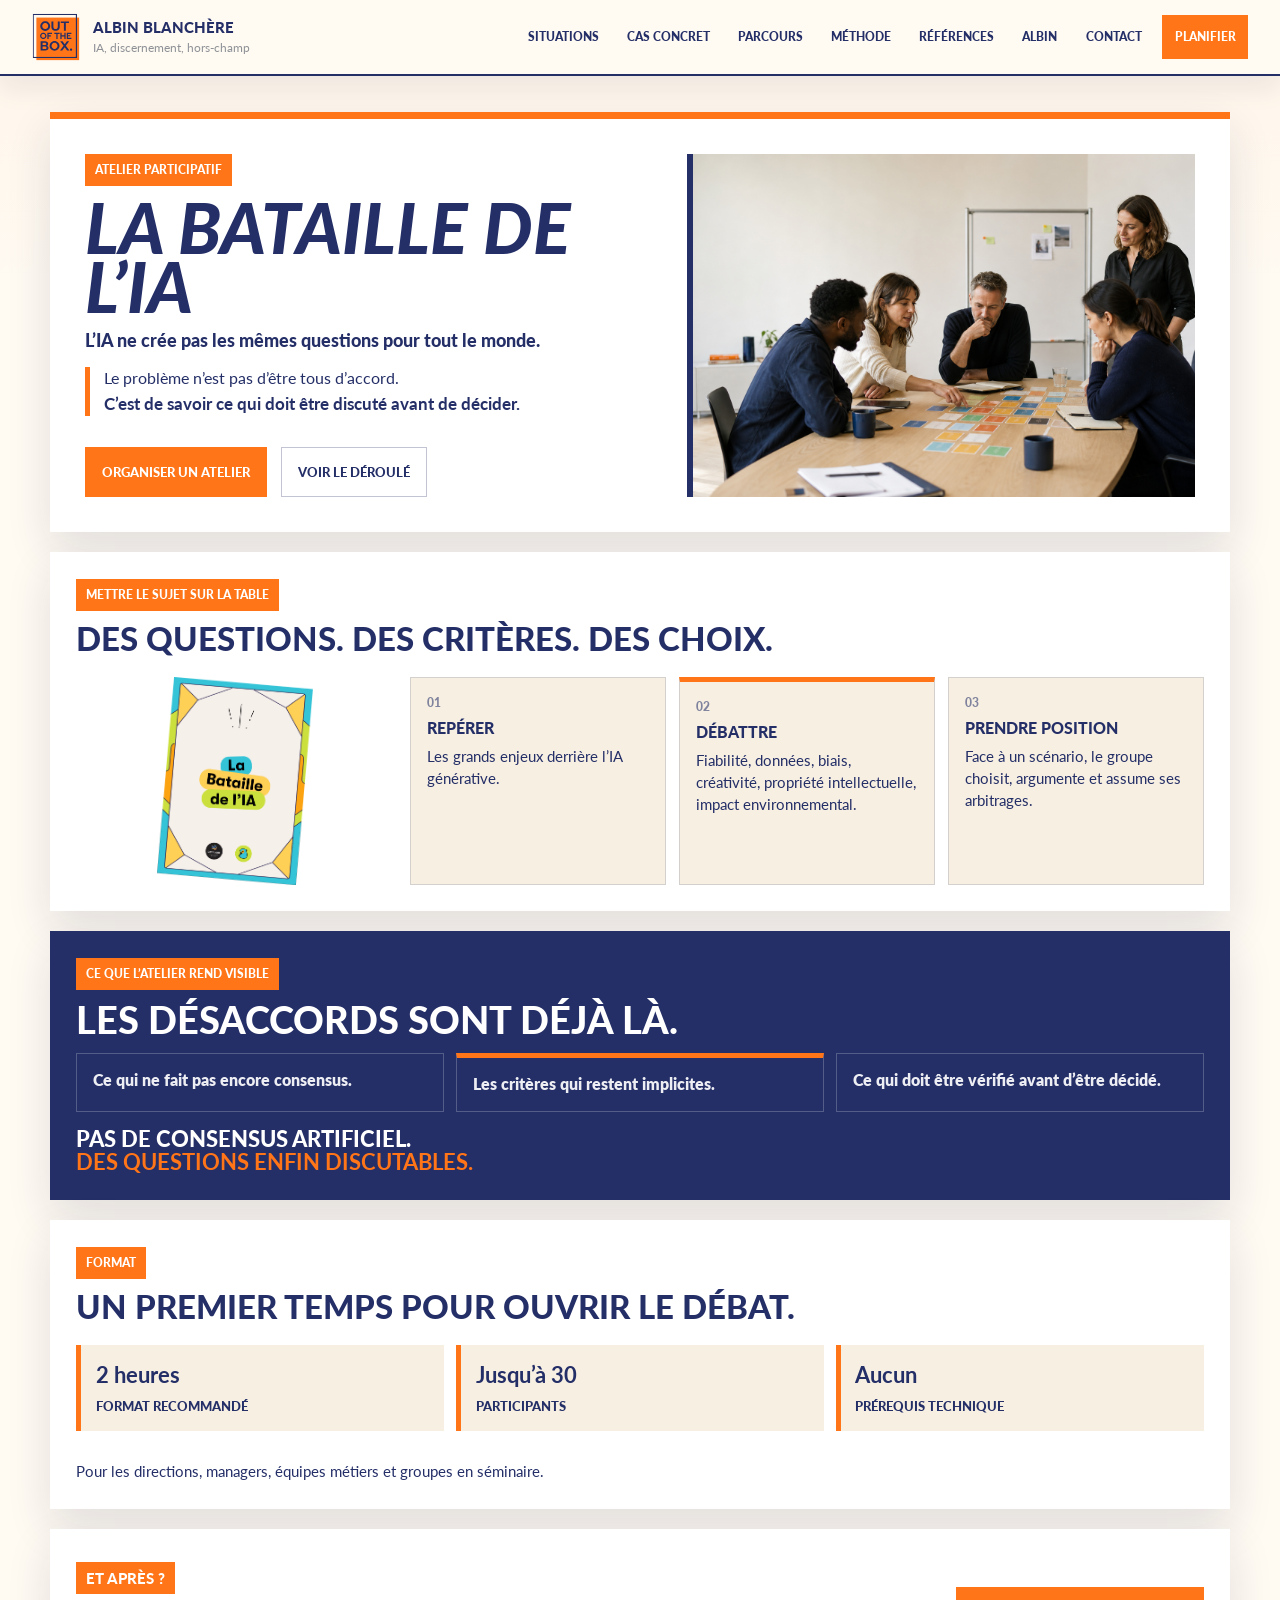
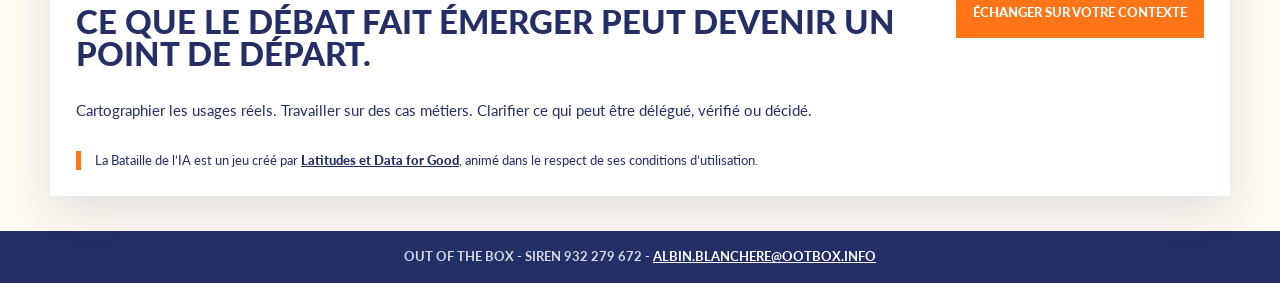
==== bataille-ia/index.html @ af01eed3 "feat: add La Bataille de l'IA page" ====
<!doctype html>
<html lang="fr">
  <head>
    <meta charset="utf-8">
    <meta name="viewport" content="width=device-width, initial-scale=1">
    <title>La Bataille de l’IA | Out of the Box</title>
    <meta name="description" content="Un atelier collaboratif pour mettre les enjeux de l’IA sur la table et rendre les désaccords utiles.">
    <meta name="theme-color" content="#ff7518">
    <link rel="preconnect" href="https://fonts.googleapis.com">
    <link rel="preconnect" href="https://fonts.gstatic.com" crossorigin>
    <link rel="stylesheet" href="https://fonts.googleapis.com/css2?family=Lato:ital,wght@0,300;0,400;0,700;0,900;1,400;1,700;1,900&display=swap">
    <link rel="stylesheet" href="../styles.v2.css">
  </head>
  <body class="battle-page" data-contact-email="albin.blanchere@ootbox.info">
    <a class="skip-link" href="#contenu">Aller au contenu</a>
    <header class="site-header" data-header>
      <a class="brand" href="../" aria-label="Retour à l'accueil"><img src="../assets/Logo Out of the BoXV2.svg" alt="Out of the Box"><span class="brand-copy"><strong>Albin Blanchère</strong><em>IA, discernement, hors-champ</em></span></a>
      <button class="nav-toggle" type="button" aria-expanded="false" aria-controls="site-nav"><span class="nav-toggle-icon" aria-hidden="true"><span></span><span></span><span></span></span><span class="nav-toggle-label">Menu</span></button>
      <nav id="site-nav" class="site-nav" aria-label="Navigation principale"><a href="../#situations">Situations</a><a href="../#probleme">Cas concret</a><a href="../#offres">Parcours</a><a href="../#methode">Méthode</a><a href="../#preuves">Références</a><a href="../#apropos">Albin</a><a href="../#contact">Contact</a><a class="nav-cta" href="../#contact">Planifier</a></nav>
    </header>
    <main id="contenu" class="battle-main">
      <section class="battle-hero"><div class="sheet-shell battle-hero-panel reveal">
        <div class="battle-hero-copy"><p class="section-label">ATELIER PARTICIPATIF</p><h1>LA BATAILLE DE L’IA</h1><p class="battle-lead">L’IA ne crée pas les mêmes questions pour tout le monde.</p><p class="battle-hook">Le problème n’est pas d’être tous d’accord.<strong>C’est de savoir ce qui doit être discuté avant de décider.</strong></p><div class="hero-actions"><a class="button primary" href="../#contact">Organiser un atelier</a><a class="button secondary" href="#atelier">Voir le déroulé</a></div></div>
        <figure class="battle-hero-media"><img src="../assets/bataille-ia-atelier.png" alt="Participants en atelier qui discutent autour de cartes sur les enjeux de l’IA"></figure>
      </div></section>
      <section id="atelier" class="sheet-shell battle-section reveal"><div class="battle-heading"><p class="section-label">METTRE LE SUJET SUR LA TABLE</p><h2>DES QUESTIONS. DES CRITÈRES. DES CHOIX.</h2></div><div class="battle-workshop-layout"><figure class="battle-game-cover"><img src="../assets/bataille-ia-cover.png" alt="Couverture du jeu La Bataille de l’IA"></figure><div class="battle-grid"><article><span>01</span><h3>REPÉRER</h3><p>Les grands enjeux derrière l’IA générative.</p></article><article><span>02</span><h3>DÉBATTRE</h3><p>Fiabilité, données, biais, créativité, propriété intellectuelle, impact environnemental.</p></article><article><span>03</span><h3>PRENDRE POSITION</h3><p>Face à un scénario, le groupe choisit, argumente et assume ses arbitrages.</p></article></div></div></section>
      <section class="battle-dark reveal"><div class="sheet-shell battle-dark-panel"><div class="battle-heading"><p class="section-label section-label-on-blue">CE QUE L’ATELIER REND VISIBLE</p><h2>LES DÉSACCORDS SONT DÉJÀ LÀ.</h2></div><div class="battle-dark-list"><p>Ce qui ne fait pas encore consensus.</p><p>Les critères qui restent implicites.</p><p>Ce qui doit être vérifié avant d’être décidé.</p></div><p class="battle-statement">PAS DE CONSENSUS ARTIFICIEL.<strong>DES QUESTIONS ENFIN DISCUTABLES.</strong></p></div></section>
      <section class="sheet-shell battle-section battle-format reveal"><div class="battle-heading"><p class="section-label">FORMAT</p><h2>UN PREMIER TEMPS POUR OUVRIR LE DÉBAT.</h2></div><div class="battle-format-grid"><p><strong>2 heures</strong><span>Format recommandé</span></p><p><strong>Jusqu’à 30</strong><span>Participants</span></p><p><strong>Aucun</strong><span>Prérequis technique</span></p></div><p class="battle-note">Pour les directions, managers, équipes métiers et groupes en séminaire.</p></section>
      <section class="sheet-shell battle-final reveal"><div><p class="section-label">ET APRÈS ?</p><h2>CE QUE LE DÉBAT FAIT ÉMERGER PEUT DEVENIR UN POINT DE DÉPART.</h2></div><a class="button primary" href="../#contact">Échanger sur votre contexte</a><p class="battle-followup">Cartographier les usages réels. Travailler sur des cas métiers. Clarifier ce qui peut être délégué, vérifié ou décidé.</p><p class="battle-credit">La Bataille de l’IA est un jeu créé par <a href="https://www.batailledelia.org/" target="_blank" rel="noreferrer">Latitudes et Data for Good</a>, animé dans le respect de ses conditions d’utilisation.</p></section>
    </main>
    <footer class="site-footer"><p class="mention-legale">Out of the Box - SIREN 932 279 672 - <a href="mailto:albin.blanchere@ootbox.info">albin.blanchere@ootbox.info</a></p></footer>
    <script src="../script.js?v=20260701"></script>
  </body>
</html>
---- styles.v2.css ----
﻿:root {
  --orange: #ff7518;
  --blue: #242e67;
  --blue-deep: #171f4c;
  --blue-panel: #2f5677;
  --gray: #8e9297;
  --light-gray: #e9edf0;
  --paper: #fffaf2;
  --paper-strong: #f6efe2;
  --ink: #242e67;
  --ink-deep: #171f4c;
  --line: rgba(36, 46, 103, 0.16);
  --line-strong: rgba(36, 46, 103, 0.28);
  --white: #ffffff;
  --shadow: 0 18px 42px rgba(23, 31, 76, 0.12);
  --max: 1180px;
  --header: 76px;
  --radius: 8px;
  --ease: cubic-bezier(0.22, 1, 0.36, 1);
}

* {
  box-sizing: border-box;
}

html {
  scroll-behavior: smooth;
  scroll-padding-top: calc(var(--header) + 20px);
}

body {
  margin: 0;
  background:
    linear-gradient(180deg, rgba(255, 117, 24, 0.04), transparent 18rem),
    var(--paper);
  color: var(--ink);
  font-family: "Lato", "Segoe UI", "Helvetica Neue", Arial, sans-serif;
  line-height: 1.52;
  overflow-x: hidden;
}

body.nav-open {
  overflow: hidden;
}

img {
  display: block;
  max-width: 100%;
}

a {
  color: inherit;
}

h1,
h2,
h3 {
  margin: 0;
  color: inherit;
  font-family: "Lato", "Segoe UI", "Helvetica Neue", Arial, sans-serif;
  font-weight: 900;
  letter-spacing: 0;
  line-height: 0.98;
  text-transform: uppercase;
}

p {
  margin: 0;
}

.skip-link {
  position: absolute;
  top: -4rem;
  left: 1rem;
  z-index: 60;
  padding: 0.75rem 1rem;
  background: var(--orange);
  color: #ffffff !important;
  font-weight: 700;
  text-decoration: none;
}

.skip-link:focus {
  top: 1rem;
}

.site-header {
  position: sticky;
  top: 0;
  z-index: 40;
  display: flex;
  align-items: center;
  justify-content: space-between;
  gap: 1rem;
  min-height: var(--header);
  padding: 0.8rem clamp(1rem, 3vw, 2rem);
  background: rgba(255, 250, 242, 0.96);
  border-bottom: 2px solid var(--blue);
  box-shadow: 0 12px 28px rgba(23, 31, 76, 0.08);
  backdrop-filter: blur(14px);
}

.brand {
  display: inline-flex;
  align-items: center;
  gap: 0.8rem;
  min-width: 0;
  text-decoration: none;
}

.brand img {
  width: 48px;
  height: 48px;
  flex: none;
  object-fit: contain;
}

.brand-copy {
  display: grid;
  gap: 0.05rem;
}

.brand-copy strong {
  color: var(--blue);
  font-size: 0.92rem;
  font-weight: 900;
  text-transform: uppercase;
}

.brand-copy em {
  color: var(--gray);
  font-size: 0.76rem;
  font-style: normal;
}

.site-nav {
  display: flex;
  align-items: center;
  gap: 0.2rem;
}

.site-nav a,
.nav-toggle,
.button,
.card-link {
  min-height: 44px;
}

.site-nav a {
  display: inline-flex;
  align-items: center;
  justify-content: center;
  padding: 0.62rem 0.78rem;
  color: var(--blue);
  font-size: 0.78rem;
  font-weight: 900;
  text-decoration: none;
  text-transform: uppercase;
  transition: background-color 180ms var(--ease), color 180ms var(--ease);
}

.site-nav a:hover,
.site-nav a:focus-visible,
.site-nav a.is-active {
  background: var(--orange);
  color: #ffffff !important;
  outline: none;
}

.site-nav .nav-cta {
  margin-left: 0.3rem;
  background: var(--orange);
  color: #ffffff !important;
}

.nav-toggle {
  display: none;
  align-items: center;
  justify-content: center;
  gap: 0.6rem;
  border: 0;
  padding: 0.72rem 0.9rem;
  background: var(--orange);
  color: #ffffff !important;
  line-height: 1;
  font-weight: 900;
  font-size: 0.76rem;
  letter-spacing: 0.04em;
  text-transform: uppercase;
  transition: transform 180ms var(--ease), box-shadow 180ms var(--ease), background-color 180ms var(--ease);
}

.nav-toggle:hover,
.nav-toggle:focus-visible {
  box-shadow: 0 10px 22px rgba(23, 31, 76, 0.12);
  outline: none;
}

.nav-toggle-icon {
  display: inline-grid;
  gap: 4px;
  width: 18px;
  flex: none;
}

.nav-toggle-icon span {
  display: block;
  width: 18px;
  height: 2px;
  border-radius: 999px;
  background: var(--white);
  transform-origin: center;
  transition: transform 180ms var(--ease), opacity 180ms var(--ease);
}

.nav-toggle-label {
  display: block;
  line-height: 1;
}

.nav-toggle[aria-expanded="true"] .nav-toggle-icon span:nth-child(1) {
  transform: translateY(6px) rotate(45deg);
}

.nav-toggle[aria-expanded="true"] .nav-toggle-icon span:nth-child(2) {
  opacity: 0;
}

.nav-toggle[aria-expanded="true"] .nav-toggle-icon span:nth-child(3) {
  transform: translateY(-6px) rotate(-45deg);
}

.sheet-shell {
  width: min(100% - 2rem, var(--max));
  margin: 0 auto;
}

.hero-sheet,
.paper-section {
  padding: clamp(1.4rem, 3.2vw, 3rem) 0;
}

.hero-sheet {
  position: relative;
}

.hero-rail {
  position: absolute;
  left: 0;
  top: 2.2rem;
  bottom: 2.2rem;
  display: grid;
  place-items: center;
  width: 42px;
  background: var(--orange);
  color: #ffffff !important;
  font-size: 0.74rem;
  font-weight: 900;
  text-transform: uppercase;
  writing-mode: vertical-rl;
  text-orientation: mixed;
}

.hero-panel,
.paper-section .sheet-shell,
.final-panel {
  position: relative;
  background: var(--white);
  box-shadow: var(--shadow);
}

.hero-panel {
  display: grid;
  gap: clamp(0.65rem, 1.2vw, 1.1rem);
  padding: clamp(1.1rem, 2vw, 1.6rem) clamp(1.2rem, 3vw, 2rem) clamp(1.4rem, 2.5vw, 2rem);
  border-left: 1px solid var(--line);
}

.badge,
.section-label,
.offer-tag {
  display: inline-flex;
  align-items: center;
  min-height: 32px;
  width: fit-content;
  padding: 0.32rem 0.62rem;
  font-size: 0.75rem;
  font-weight: 900;
  text-transform: uppercase;
}

.badge-orange,
.section-label,
.offer-tag,
.section-label-on-blue {
  background: var(--orange);
  color: #ffffff !important;
}

.badge-gray {
  background: var(--gray);
  color: #ffffff !important;
}

.hero-head {
  display: grid;
  grid-template-columns: clamp(170px, 13vw, 220px) minmax(0, 1fr);
  gap: clamp(1.8rem, 3.5vw, 3.2rem);
  align-items: center;
}

.hero-head-copy {
  min-width: 0;
  max-width: 920px;
}

.hero-brandmark {
  position: relative;
  display: flex;
  align-items: center;
  justify-content: flex-start;
  padding-block: 0.65rem 1rem;
}

.hero-brandmark::after {
  content: "";
  position: absolute;
  left: 50%;
  bottom: 0.2rem;
  width: clamp(116px, 9vw, 152px);
  height: 16px;
  border-radius: 999px;
  background: radial-gradient(circle, rgba(23, 31, 76, 0.18) 0%, rgba(23, 31, 76, 0.08) 48%, rgba(23, 31, 76, 0) 76%);
  transform: translateX(-50%);
  filter: blur(8px);
  animation: robotShadow 4.4s ease-in-out infinite;
  pointer-events: none;
}

.hero-robot {
  position: relative;
  display: block;
  width: clamp(170px, 13vw, 220px);
  max-width: 100%;
  transform-origin: center center;
  animation: robotFloat 4.4s ease-in-out infinite;
  will-change: transform;
}

.hero-robot img {
  display: block;
  width: clamp(170px, 13vw, 220px);
  max-width: 100%;
  height: auto;
  background: transparent;
}

.hero-robot-closed {
  position: absolute;
  inset: 0;
  opacity: 0;
  animation: robotBlink 9.6s ease-in-out infinite;
}

.hero-title {
  width: 100%;
  max-width: 920px;
  color: var(--blue);
  font-size: clamp(3.2rem, 4.25vw, 5rem);
  font-style: italic;
  line-height: 0.9;
  letter-spacing: -0.035em;
  overflow-wrap: normal;
  word-break: normal;
}

.hero-title-line {
  display: block;
  max-width: 100%;
  white-space: normal;
  overflow-wrap: normal;
}

.hero-title-line-decision {
  max-width: 100%;
}

.hero-subtitle {
  max-width: 980px;
  margin-top: clamp(0.55rem, 1vw, 0.85rem);
  color: var(--blue);
  font-size: clamp(1.06rem, 1.2vw, 1.28rem);
  line-height: 1.3;
  font-weight: 900;
}

.hero-target,
.hero-bio {
  max-width: 980px;
  color: rgba(36, 46, 103, 0.78);
}

.hero-target {
  margin-top: 0.65rem;
  font-size: 0.98rem;
  line-height: 1.45;
  font-weight: 700;
}

.hero-bio {
  margin-top: 0.8rem;
  font-size: 0.96rem;
  line-height: 1.58;
}

@media (min-width: 1100px) {
  .hero-title-line {
    white-space: nowrap;
  }
}

.nowrap-desktop {
  white-space: nowrap;
}

.hero-band {
  margin-top: 1.4rem;
  padding: 0.82rem 1rem;
  background: var(--blue);
  color: #ffffff !important;
  font-size: clamp(0.96rem, 1.4vw, 1.12rem);
  font-weight: 700;
  text-transform: uppercase;
}

.hero-intro-row {
  display: grid;
  gap: 0.85rem;
  width: 100%;
  max-width: 900px;
}

.hero-chatbot-row {
  width: 100%;
  display: flex;
  justify-content: center;
  margin-top: clamp(0.5rem, 1vw, 0.9rem);
  margin-bottom: clamp(0.9rem, 1.6vw, 1.35rem);
}

.chatbot-demo-minimal {
  width: min(100%, 980px);
  max-width: 980px;
  margin: 0 auto;
}

.hero-head {
  display: grid;
  grid-template-columns: clamp(170px, 13vw, 220px) minmax(0, 1fr);
  gap: clamp(1.8rem, 3.5vw, 3.2rem);
  align-items: center;
}

.chatbot-demo {
  position: relative;
  inset: auto;
  display: block;
  min-width: 0;
  width: min(100%, 980px);
  max-width: 980px;
  margin: 0;
  padding: 0;
  background: transparent;
  border: 0;
  box-shadow: none;
  overflow: visible;
  transform: none;
  z-index: auto;
}

.chatbot-input-shell {
  position: relative;
  display: grid;
  grid-template-columns: auto minmax(0, 1fr) auto;
  align-items: center;
  gap: 1rem;
  min-height: 78px;
  height: 78px;
  padding: 0.62rem 0.95rem;
  border: 1px solid rgba(36, 46, 103, 0.14);
  border-radius: 999px;
  background: #ffffff;
  box-shadow: 0 12px 28px rgba(23, 31, 76, 0.08);
  transition:
    border-color 180ms var(--ease),
    box-shadow 180ms var(--ease),
    transform 180ms var(--ease);
}

.chatbot-input-shell.is-sending,
.chatbot-demo.is-sending .chatbot-input-shell {
  border-color: rgba(191, 30, 46, 0.9);
  box-shadow:
    0 12px 28px rgba(23, 31, 76, 0.1),
    0 0 0 4px rgba(191, 30, 46, 0.1);
}

.chatbot-input-marker {
  flex: 0 0 auto;
  width: 0.75rem;
  height: 0.75rem;
  border-radius: 999px;
  background: var(--orange);
  box-shadow: 0 0 0 5px rgba(255, 117, 24, 0.12);
}

.chatbot-input-text {
  position: relative;
  display: flex;
  align-items: center;
  min-width: 0;
  min-height: 0;
  max-height: none;
  color: var(--blue);
  font-size: clamp(1rem, 1.1vw, 1.2rem);
  font-weight: 700;
  line-height: 1.2;
  overflow: visible;
  word-break: normal;
  overflow-wrap: normal;
  hyphens: none;
}

.chatbot-input-text [data-chatbot-typing] {
  display: inline;
  white-space: normal;
  max-width: 100%;
  word-break: normal;
  overflow-wrap: normal;
  hyphens: none;
}

.chatbot-input-text::after {
  content: attr(data-glitch-text);
  position: absolute;
  inset: 0;
  color: rgba(255, 117, 24, 0.42);
  opacity: 0;
  pointer-events: none;
  transform: translateX(0);
  mix-blend-mode: multiply;
}

.typing-cursor {
  display: inline-block;
  width: 2px;
  height: 1em;
  margin-left: 0.08rem;
  vertical-align: -0.12em;
  background: var(--orange);
  animation: cursorBlink 900ms steps(2, start) infinite;
}

.chatbot-send {
  display: inline-grid;
  place-items: center;
  flex: 0 0 auto;
  width: 54px;
  height: 54px;
  min-width: 54px;
  padding: 0;
  border: 1px solid rgba(36, 46, 103, 0.18);
  border-radius: 999px;
  background: var(--blue);
  color: #ffffff !important;
  font-size: 1.02rem;
  line-height: 1;
  text-align: center;
  box-shadow: 0 10px 22px rgba(23, 31, 76, 0.14);
  pointer-events: none;
  transition:
    transform 180ms var(--ease),
    background-color 180ms var(--ease),
    border-color 180ms var(--ease),
    box-shadow 180ms var(--ease);
}

.chatbot-send-icon {
  display: block;
  width: 22px;
  height: 22px;
  overflow: visible;
}

.chatbot-send.is-sending,
.chatbot-demo.is-sending .chatbot-send {
  background: #bf1e2e;
  border-color: #bf1e2e;
  box-shadow: 0 14px 26px rgba(191, 30, 46, 0.2);
  transform: translateX(2px) scale(1.04);
  animation: sendPulse 560ms var(--ease);
}

.chatbot-helper {
  margin-top: 0.35rem;
  margin-bottom: 0;
  font-size: 0.82rem;
  line-height: 1.2;
  color: rgba(36, 46, 103, 0.72);
}

.chatbot-input-shell.is-glitching,
.chatbot-demo.is-glitching .chatbot-input-shell {
  border-color: rgba(191, 30, 46, 0.96);
  box-shadow:
    0 0 0 1px rgba(191, 30, 46, 0.2),
    0 16px 30px rgba(191, 30, 46, 0.18);
  animation: chatbotGlitch 520ms steps(2, end);
}

.chatbot-demo.is-glitching .chatbot-input-shell::after {
  content: "";
  position: absolute;
  left: 0.9rem;
  right: 0.9rem;
  top: 50%;
  height: 1px;
  background: linear-gradient(90deg, transparent, rgba(191, 30, 46, 0.62), transparent);
  opacity: 0;
  transform: translateY(-50%);
  animation: chatbotScanline 460ms ease-out both;
  pointer-events: none;
}

.chatbot-demo.is-glitching .chatbot-input-text::after {
  opacity: 1;
  animation: chatbotGhostText 460ms ease-out both;
}

.chatbot-demo.is-glitching .chatbot-send {
  background: #bf1e2e;
  border-color: #bf1e2e;
  box-shadow: 0 0 0 6px rgba(191, 30, 46, 0.1);
}

.chatbot-demo.is-empty .chatbot-send {
  box-shadow: none;
  opacity: 0.92;
}

.chatbot-demo.is-static .typing-cursor {
  display: none;
}

.hero-lead {
  max-width: 900px;
  color: var(--blue);
  font-size: clamp(1.02rem, 1.2vw, 1.18rem);
  line-height: 1.4;
}

.hero-actions {
  display: flex;
  flex-wrap: wrap;
  gap: 0.85rem;
  margin-top: 1.15rem;
}

.button,
.card-link {
  display: inline-flex;
  align-items: center;
  justify-content: center;
  padding: 0.88rem 1rem;
  border-radius: 0;
  border: 1px solid transparent;
  font-size: 0.84rem;
  font-weight: 900;
  text-decoration: none;
  text-transform: uppercase;
  transition:
    transform 180ms var(--ease),
    background-color 180ms var(--ease),
    color 180ms var(--ease),
    box-shadow 180ms var(--ease),
    border-color 180ms var(--ease);
}

.button.primary,
.card-link {
  background: var(--orange);
  color: #ffffff !important;
}

.button.secondary {
  background: var(--white);
  color: var(--blue);
  border-color: var(--line-strong);
}

.button:hover,
.button:focus-visible,
.card-link:hover,
.card-link:focus-visible {
  transform: translateY(-2px);
  box-shadow: 0 10px 22px rgba(23, 31, 76, 0.12);
  outline: none;
}

.hero-evidence-grid {
  display: grid;
  grid-template-columns: repeat(3, minmax(0, 1fr));
  gap: 0.8rem;
  margin-top: 1.35rem;
}

.evidence-card {
  padding: 0.95rem;
  background: var(--blue-panel);
  border-radius: var(--radius);
}

.evidence-card span {
  display: block;
  margin-bottom: 0.55rem;
  color: rgba(255, 255, 255, 0.72);
  font-size: 0.72rem;
  font-weight: 700;
  text-transform: uppercase;
}

.evidence-card strong {
  display: block;
  color: #ffffff !important;
  font-size: 1.06rem;
  font-weight: 900;
  text-transform: uppercase;
}

@keyframes cursorBlink {
  0%,
  45% {
    opacity: 1;
  }

  46%,
  100% {
    opacity: 0;
  }
}

@keyframes robotFloat {
  0%,
  100% {
    transform: translate3d(0, 2px, 0) rotate(-0.6deg);
  }

  50% {
    transform: translate3d(0, -7px, 0) rotate(0.7deg);
  }
}

@keyframes robotShadow {
  0%,
  100% {
    opacity: 0.18;
    transform: translateX(-50%) scaleX(0.94);
  }

  50% {
    opacity: 0.11;
    transform: translateX(-50%) scaleX(0.82);
  }
}

@keyframes robotBlink {
  0%,
  46%,
  48%,
  89%,
  91%,
  100% {
    opacity: 0;
  }

  46.8%,
  47.4%,
  89.8%,
  90.35% {
    opacity: 1;
  }
}

@keyframes sendPulse {
  0% {
    transform: translateX(0) scale(1);
  }

  50% {
    transform: translateX(2px) scale(1.08);
  }

  100% {
    transform: translateX(2px) scale(1.04);
  }
}

@keyframes chatbotGlitch {
  0% {
    transform: translateX(0);
  }

  12% {
    transform: translateX(-2px);
  }

  24% {
    transform: translateX(3px);
  }

  36% {
    transform: translateX(-1px);
  }

  52% {
    transform: translateX(2px);
  }

  70% {
    transform: translateX(0);
  }

  100% {
    transform: translateX(0);
  }
}

@keyframes chatbotGhostText {
  0% {
    opacity: 0;
    transform: translateX(0);
  }

  18% {
    opacity: 0.42;
    transform: translateX(4px);
  }

  38% {
    opacity: 0.18;
    transform: translateX(-3px);
  }

  100% {
    opacity: 0;
    transform: translateX(0);
  }
}

@keyframes chatbotScanline {
  0% {
    opacity: 0;
    transform: translateY(-7px);
  }

  20% {
    opacity: 0.82;
  }

  60% {
    opacity: 0.2;
    transform: translateY(5px);
  }

  100% {
    opacity: 0;
    transform: translateY(9px);
  }
}

.paper-section .sheet-shell,
.final-panel {
  padding: clamp(1rem, 2vw, 1.45rem);
}

.paper-section-contrast .sheet-shell {
  background: var(--blue);
  color: #ffffff !important;
}

.section-heading {
  display: grid;
  gap: 0.9rem;
  margin-bottom: 1.15rem;
}

.section-heading h2,
.approach-copy h2,
.method-copy h2,
.about-copy h2,
.final-panel h2 {
  max-width: none;
  font-size: clamp(1.6rem, 2.95vw, 2.45rem);
}

#probleme .section-heading h2 {
  max-width: none;
  text-wrap: normal;
}

#offres .section-heading h2 {
  max-width: 26ch;
}

#apropos .about-copy h2 {
  max-width: 34ch;
}

#apropos .about-copy h2 span {
  display: block;
  white-space: nowrap;
}

@media (min-width: 1100px) {
  #probleme .section-heading h2 {
    max-width: none;
    font-size: clamp(2.35rem, 3.05vw, 3.55rem);
  }

  #offres .section-heading h2 {
    max-width: 30ch;
  }

  #apropos .about-copy h2 {
    max-width: 24ch;
    font-size: clamp(1.5rem, 2.5vw, 2.35rem);
  }

  #probleme .section-heading h2.section-title-split {
    max-width: 26ch;
  }

  #offres .section-heading h2.section-title-split {
    max-width: 20ch;
  }

  #apropos .about-copy h2.section-title-split {
    max-width: 22ch;
    white-space: normal;
    font-size: clamp(1.5rem, 2.5vw, 2.35rem);
  }
}

.section-title-one-line {
  max-width: none !important;
  white-space: nowrap;
  font-size: clamp(1.42rem, 2.38vw, 2.05rem) !important;
}

.section-title-split {
  max-width: none !important;
  font-size: clamp(1.42rem, 2.38vw, 2.05rem) !important;
  white-space: normal !important;
}

.section-title-split span {
  display: block;
  white-space: normal;
}

.paper-section .sheet-shell h2,
.paper-section .sheet-shell h3,
.paper-section .sheet-shell p,
.paper-section .sheet-shell dt,
.paper-section .sheet-shell dd,
.paper-section .sheet-shell li {
  color: inherit;
}

.paper-section .sheet-shell p,
.approach-copy p,
.method-copy p,
.about-copy p,
.final-panel p {
  color: inherit;
  font-size: clamp(0.98rem, 1.24vw, 1.08rem);
}

.section-intro {
  max-width: 42rem;
  color: var(--blue);
}

.section-intro-one-line {
  max-width: none;
  font-size: clamp(0.92rem, 1.02vw, 0.98rem) !important;
}

.on-dark {
  color: rgba(255, 255, 255, 0.86) !important;
}

#methode .section-intro {
  max-width: none;
  width: 100%;
  text-wrap: pretty;
}

.paper-section .sheet-shell {
  color: var(--blue);
}

.paper-section-contrast .sheet-shell {
  color: #ffffff !important;
}

.problem-grid,
.benefit-grid,
.offers-grid,
.target-grid {
  display: grid;
  gap: 1rem;
}

.problem-grid {
  grid-template-columns: repeat(3, minmax(0, 1fr));
}

.problem-grid-compact .issue-card {
  background: var(--paper-strong);
  border-top: 5px solid var(--blue);
  box-shadow: var(--shadow);
}

.problem-grid-compact .issue-card h3,
.problem-grid-compact .issue-card p {
  color: var(--blue) !important;
}

/* ============================
   CAS CONCRET
   ============================ */

.scene-chapter-label {
  display: block;
  margin-bottom: 0.6rem;
  font-size: 0.72rem;
  font-weight: 900;
  text-transform: uppercase;
  letter-spacing: 0.06em;
  color: var(--orange);
}

.scene-quote {
  margin-top: 0.75rem;
}

.scene-quote + .scene-quote {
  padding-top: 0.6rem;
  border-top: 1px solid var(--border-light);
}

.scene-speaker {
  display: block;
  font-size: 0.78rem;
  font-weight: 700;
  color: var(--text-light);
  margin-bottom: 0.15rem;
}

.scene-speech {
  margin: 0;
  font-size: 0.95rem;
  line-height: 1.5;
  font-weight: 600;
  color: var(--blue);
}

.scene-ux {
  margin: 0;
  display: flex;
  flex-direction: column;
  gap: 0.6rem;
}

.scene-ux-window {
  padding: 0.9rem 1rem;
  background: var(--white);
  border: 1px solid var(--border-light);
  border-radius: 6px;
  box-shadow: 0 4px 12px rgba(0, 0, 0, 0.06);
}

.scene-ux-heading {
  margin: 0;
  font-weight: 700;
  color: var(--blue);
  font-size: 0.95rem;
}

.scene-ux-detail {
  margin: 0.3rem 0 0;
  font-size: 0.88rem;
  color: var(--text-body);
}

.scene-image {
  display: block;
  width: 100%;
  height: auto;
  max-width: 400px;
  margin: 0.5rem auto 0;
  filter: drop-shadow(0 12px 24px rgba(23, 31, 76, 0.12));
}

.scene-outro {
  margin-top: 1.5rem;
  max-width: 42rem;
}

.scene-outro p {
  margin-top: 0.4rem;
  line-height: 1.55;
}

.scene-highlight {
  margin-top: 0.75rem !important;
  padding: 0.75rem 1rem;
  background: var(--blue);
  color: var(--white) !important;
  font-weight: 700;
}

.scene-disclaimer {
  margin-top: 1rem;
  font-size: 0.8rem;
  font-style: italic;
  color: var(--text-light);
}

/* ============================
   CAS CONCRET
   ============================ */
.case-card {
  display: flex;
  flex-direction: column;
  background: var(--white);
  border: 1px solid var(--line);
  border-radius: 8px;
  box-shadow: 0 4px 14px rgba(23, 31, 76, 0.06);
  overflow: hidden;
}

.case-top {
  display: grid;
  grid-template-columns: minmax(0, 1.55fr) minmax(340px, 1fr);
  gap: 0;
}

.case-story {
  display: flex;
  flex-direction: column;
  gap: 18px;
  padding: 0.65rem 0.9rem;
  justify-content: space-between;
}

.case-bottom {
  display: flex;
  flex-direction: column;
  gap: 8px;
  padding: 1rem 0.9rem;
  border-top: 1px solid var(--line);
}

.case-visual {
  aspect-ratio: 1 / 1;
  width: 100%;
  display: flex;
  align-items: center;
  justify-content: center;
  background: #f0f2f5;
  padding: 0;
}

.case-label {
  display: block;
  font-size: 0.65rem;
  font-weight: 800;
  text-transform: uppercase;
  letter-spacing: 0.06em;
  color: var(--orange);
  margin-bottom: 2px;
}

.case-speech {
  padding-bottom: 10px;
  border-bottom: 1px solid var(--line);
}

.case-speech:last-of-type {
  border-bottom: none;
}

.case-who {
  display: block;
  font-size: 0.68rem;
  font-weight: 700;
  color: var(--gray);
  margin-bottom: 3px;
}

.case-say {
  margin: 0;
  font-size: 0.87rem;
  line-height: 1.45;
  font-weight: 600;
  color: var(--blue);
}

.case-hl {
  background: rgba(255, 117, 24, 0.15);
  color: inherit;
  padding: 1px 4px;
  border-radius: 2px;
}

.case-cr {
  display: flex;
  flex-direction: column;
  gap: 10px;
}

.case-synth {
  padding: 0.7rem 0.85rem;
  background: var(--paper-strong);
  border: 1px solid var(--line);
  border-radius: 5px;
  display: flex;
  flex-direction: column;
  gap: 6px;
}

.case-badge {
  display: inline-block;
  align-self: flex-start;
  padding: 3px 8px;
  font-size: 0.5rem;
  font-weight: 800;
  text-transform: uppercase;
  letter-spacing: 0.04em;
  color: #ffffff !important;
  background: var(--blue);
  border-radius: 3px;
}

.case-syn-title {
  margin: 0;
  font-size: 0.88rem;
  font-weight: 700;
  color: var(--blue);
}

.case-synth ul {
  margin: 2px 0 0;
  padding: 0 0 0 16px;
}

.case-synth li {
  margin-top: 3px;
  font-size: 0.78rem;
  line-height: 1.4;
  color: var(--text-body);
}

.case-after {
  display: block;
}

.case-after p {
  margin: 0;
  font-size: 0.78rem;
  line-height: 1.5;
  color: var(--text-body);
  display: inline;
}

.case-after p + p::before {
  content: " ";
}

.case-strong {
  background: var(--blue);
  padding: 0.75rem 1rem;
  border-radius: 4px;
  margin-top: 0;
  text-align: center;
}

#probleme .case-strong p {
  margin: 0;
  color: #ffffff;
  font-weight: 700;
  font-size: clamp(0.9rem, 1vw, 1.05rem);
  line-height: 1.28;
  text-wrap: normal;
}

@media (min-width: 1100px) {
  #probleme .case-strong p {
    white-space: nowrap;
  }
}

.case-visual img {
  display: block;
  width: 100%;
  height: 100%;
  object-fit: contain;
}

.case-synth {
  display: grid;
  grid-template-columns: auto 1fr;
  gap: 1.25rem;
  align-items: stretch;
}

.case-synth-icon {
  display: flex;
  align-items: center;
  justify-content: center;
  min-height: 0;
  height: 100%;
}

.case-synth-icon img {
  display: block;
  width: auto;
  height: 100%;
  max-height: 100px;
  max-width: 90px;
}

.case-synth-text {
  min-width: 0;
}

@media (max-width: 920px) {
  .case-top {
    grid-template-columns: 1fr;
  }
  .case-visual {
    aspect-ratio: 1 / 1;
    width: 100%;
    max-width: 400px;
    margin: 0 auto;
    order: 4;
  }
  .case-story {
    order: 1;
  }
}

/* ============================
   PARCOURS â€” Grille 2Ã-2
   ============================ */
.products-grid {
  display: grid;
  grid-template-columns: repeat(2, minmax(0, 1fr));
  gap: 28px;
  align-items: stretch;
}

.product-card {
  display: grid;
  grid-template-rows: auto 1fr auto;
  min-width: 0;
  background: var(--white);
  border: 1px solid var(--line);
  border-top: 5px solid var(--orange);
  border-radius: 8px;
  box-shadow: 0 4px 12px rgba(23, 31, 76, 0.04);
  overflow: hidden;
}

/* En-tÃªte pleine largeur */
.product-card__header {
  width: 100%;
  padding: 14px 20px 10px;
  border-bottom: 1px solid var(--line);
}

.product-card__meta {
  display: flex;
  align-items: baseline;
  gap: 6px;
  flex-wrap: wrap;
  margin-bottom: 4px;
}

.product-step {
  font-size: 0.6rem;
  font-weight: 800;
  text-transform: uppercase;
  letter-spacing: 0.05em;
  color: var(--orange);
  background: rgba(255, 117, 24, 0.1);
  padding: 2px 8px;
  border-radius: 3px;
}

.product-name {
  font-size: 0.68rem;
  color: var(--gray);
  font-weight: 600;
}

#offres .product-title {
  margin: 0;
  font-size: clamp(1.5rem, 2vw, 1.8rem);
  color: var(--blue);
  line-height: 1.15;
  font-weight: 800;
}

/* Zone principale deux colonnes */
.product-card__main {
  display: grid;
  grid-template-columns: minmax(190px, 0.38fr) minmax(0, 0.62fr);
  align-items: stretch;
  min-width: 0;
}

/* Colonne visuelle */
.product-card__media {
  display: flex;
  align-items: center;
  justify-content: center;
  min-width: 0;
  padding: 0;
  height: 100%;
  box-sizing: border-box;
  position: relative;
  overflow: hidden;
  border: 1px solid var(--orange);
}

.product-card__media img {
  display: block;
  width: 100%;
  height: 100%;
  object-fit: contain;
  transition: opacity 0.3s ease;
}

.product-card__media--art {
  padding: 0;
  background: var(--blue);
  min-height: 100%;
  max-height: none;
}

.product-card__media--art img {
  object-fit: cover;
  object-position: center;
}

.product-card--conference .product-card__main {
  grid-template-columns: minmax(190px, 0.38fr) minmax(0, 0.62fr);
}

.product-card--conference .product-card__media {
  min-height: 100%;
  max-height: none;
}

.product-card--conference .product-card__media img {
  object-fit: cover;
  object-position: 72% 34%;
}

.product-card__media-overlay {
  position: absolute;
  inset: 0;
  display: flex;
  align-items: center;
  justify-content: center;
  background: rgba(36, 46, 103, 0.82);
  opacity: 0;
  transition: opacity 0.3s ease;
  text-decoration: none;
  cursor: pointer;
}

.product-card__media:hover .product-card__media-overlay {
  opacity: 1;
}

.product-card__media:hover img {
  opacity: 0.7;
}

.product-card__media-overlay span {
  color: #ffffff;
  font-size: 0.78rem;
  font-weight: 700;
  text-decoration: underline;
  text-underline-offset: 3px;
  padding: 8px 16px;
}

.product-card__media--viz {
  display: flex;
  flex-direction: column;
  align-items: center;
  justify-content: center;
  gap: 8px;
  padding: 14px;
  background: var(--blue);
  height: 100%;
  box-sizing: border-box;
}

.product-viz-item {
  font-size: 0.75rem;
  font-weight: 800;
  text-transform: uppercase;
  letter-spacing: 0.03em;
  color: #ffffff !important;
  text-align: center;
  line-height: 1.2;
  white-space: nowrap;
}

.product-viz-arrow {
  font-size: 0.8rem;
  color: var(--orange);
  font-weight: 300;
  line-height: 1;
}

/* Colonne contenu */
.product-card__content {
  display: flex;
  flex-direction: column;
  gap: 8px;
  padding: 16px 20px 14px 18px;
}

.product-desc {
  margin: 0;
  font-size: 0.78rem;
  line-height: 1.4;
  color: var(--text-body);
}

.product-format {
  display: inline-block;
  font-size: 0.65rem;
  color: var(--gray);
  background: var(--paper-strong);
  padding: 3px 9px;
  border-radius: 3px;
  align-self: flex-start;
}

.product-result {
  padding: 12px;
  background: var(--paper-strong);
  border-radius: 4px;
  display: flex;
  flex-direction: column;
  gap: 3px;
}

.product-result__label {
  font-size: 0.6rem;
  font-weight: 800;
  text-transform: uppercase;
  letter-spacing: 0.04em;
  color: var(--blue);
}

#offres .product-card .product-result .product-result__text {
  margin: 0;
  font-size: 0.9rem;
  line-height: 1.35;
  color: var(--text-body);
}

.product-card__action {
  margin-top: auto;
  align-self: flex-start;
  padding: 0.45rem 0.9rem;
  font-size: 0.78rem;
  font-weight: 700;
  background: var(--orange);
  color: #ffffff !important;
  border: none;
  border-radius: 5px;
  white-space: nowrap;
  cursor: pointer;
  text-decoration: none;
}

.product-card__action:hover {
  background: #e06800;
}

/* ============================
   BATAILLE DE L'IA
   ============================ */
.battle-card {
  display: grid;
  grid-template-columns: minmax(200px, 0.26fr) minmax(0, 0.74fr);
  gap: 0;
  margin-top: 28px;
  background: var(--blue);
  border-radius: var(--radius);
  overflow: hidden;
  min-height: 300px;
}

.battle-card__media {
  display: flex;
  align-items: center;
  justify-content: center;
  background: rgba(0, 0, 0, 0.15);
  padding: 18px;
  position: relative;
}

.battle-badge {
  position: absolute;
  top: 10px;
  left: 10px;
  display: inline-block;
  padding: 3px 8px;
  font-size: 0.5rem;
  font-weight: 800;
  text-transform: uppercase;
  letter-spacing: 0.04em;
  color: #ffffff !important;
  background: var(--orange);
  border-radius: 3px;
  z-index: 1;
}

.battle-card__media img {
  display: block;
  width: 100%;
  height: 100%;
  max-width: 200px;
  object-fit: contain;
  transition: transform 0.35s cubic-bezier(0.25, 0.46, 0.45, 0.94), box-shadow 0.35s ease;
}

.battle-card:hover .battle-card__media img {
  transform: scale(1.045);
  box-shadow: 0 8px 24px rgba(0, 0, 0, 0.2);
}

.battle-card__content {
  display: flex;
  flex-direction: column;
  gap: 6px;
  padding: 1rem 1.2rem;
  color: #ffffff;
}

.battle-label {
  display: inline-block;
  font-size: 0.52rem;
  font-weight: 900;
  text-transform: uppercase;
  letter-spacing: 0.06em;
  color: var(--orange);
}

.battle-card__content h3 {
  margin: 0;
  font-size: clamp(1.5rem, 2vw, 1.8rem);
  color: #ffffff !important;
  line-height: 1.15;
}

.battle-card__content .battle-desc {
  margin: 2px 0 0;
  font-size: 0.82rem;
  font-weight: 700;
  line-height: 1.35;
  color: #ffffff;
}

.battle-card__content .battle-text {
  margin: 0;
  font-size: 0.72rem;
  line-height: 1.4;
  color: rgba(255, 255, 255, 0.85);
}

.battle-meta {
  display: flex;
  flex-direction: column;
  gap: 1px;
  margin: 2px 0;
}

.battle-meta__label {
  font-size: 0.6rem;
  font-weight: 700;
  text-transform: uppercase;
  letter-spacing: 0.04em;
  color: var(--orange);
}

.battle-card__content .battle-meta__value {
  font-size: 0.72rem;
  color: rgba(255, 255, 255, 0.85);
  line-height: 1.35;
}

.battle-format {
  font-size: 0.62rem !important;
  color: rgba(255, 255, 255, 0.45) !important;
}

.battle-card__content .button.primary {
  padding: 0.35rem 0.75rem;
  font-size: 0.65rem;
  background: var(--orange);
  color: #ffffff !important;
  border: none;
}

.battle-card__content .button.primary:hover {
  background: #e06800;
}

.battle-cta-row {
  display: flex;
  align-items: flex-start;
  justify-content: space-between;
  gap: 16px;
  margin-top: auto;
}

.battle-cta-row__left {
  display: flex;
  flex-direction: column;
  gap: 4px;
  flex: 1;
  min-width: 0;
}

@media (max-width: 800px) {
  .battle-card {
    grid-template-columns: 1fr;
    max-height: none;
    min-height: 0;
  }
  .battle-card__media {
    padding: 14px;
  }
  .battle-card__media img {
    max-width: 140px;
  }
  .battle-card__content {
    padding: 0.8rem 1rem;
  }
  .battle-cta-row {
    flex-direction: column;
    align-items: stretch;
    gap: 10px;
  }
  .battle-card__content .button.primary {
    text-align: center;
    padding: 0.6rem 0.75rem;
  }
}

@media (max-width: 900px) {
  .product-card__main {
    grid-template-columns: 1fr;
  }
  .product-card__media {
    max-height: 220px;
    padding: 12px;
  }
  .product-card__media--art {
    padding: 0;
  }
  .product-card__media--viz {
    flex-direction: row;
    gap: 6px;
    padding: 12px;
    max-height: none;
  }
  .product-card__media img {
    max-height: 190px;
    width: auto;
  }
  .product-card__media--art img {
    max-height: none;
    width: 100%;
    height: 100%;
  }
  .product-card--conference .product-card__media {
    min-height: auto;
    max-height: none;
    padding: 0;
    aspect-ratio: 16/9;
  }
  .product-card--conference .product-card__media img {
    max-height: none;
    width: 100%;
    height: 100%;
    object-fit: cover;
    object-position: center 34%;
  }
}

@media (max-width: 720px) {
  .products-grid {
    grid-template-columns: 1fr;
    gap: 20px;
  }
  .product-card {
    min-height: 0;
  }
  .product-card__header {
    padding: 12px 16px 8px;
  }
  .product-card__main {
    grid-template-columns: 1fr;
  }
  .product-card__media {
    max-height: 220px;
    padding: 12px;
  }
  .product-card__media--art {
    padding: 0;
  }
  .product-card__media--viz {
    flex-direction: row;
    gap: 6px;
    padding: 12px;
    max-height: none;
  }
  .product-card__media img {
    max-height: 180px;
    width: auto;
  }
  .product-card__media--art img {
    max-height: none;
    width: 100%;
    height: 100%;
  }
  .product-card--conference .product-card__media {
    min-height: auto;
    max-height: none;
    padding: 0;
    aspect-ratio: 16/9;
  }
  .product-card--conference .product-card__media img {
    max-height: none;
    width: 100%;
    height: 100%;
    object-fit: cover;
    object-position: center 34%;
  }
  .product-card__content {
    padding: 12px 16px;
  }
  .product-card__action {
    width: 100%;
    text-align: center;
  }
  #offres .product-title {
    font-size: 1.6rem;
  }

  .cinema-editorial {
    padding: 1.35rem 1.1rem;
  }

  .cinema-editorial__copy h2 {
    max-width: none;
    text-wrap: pretty;
  }

  .cinema-editorial__motif {
    display: none;
  }
}

.issue-index {
  display: inline-grid;
  place-items: center;
  width: 2rem;
  height: 2rem;
  margin-bottom: 0.9rem;
  background: var(--white);
  color: var(--blue);
  font-size: 0.8rem;
  font-weight: 900;
}

.approach-layout,
.method-layout,
.about-layout {
  display: grid;
  grid-template-columns: minmax(0, 1fr) minmax(320px, 0.84fr);
  gap: clamp(1.4rem, 4vw, 3rem);
  align-items: start;
}

.recognition-layout {
  display: grid;
  gap: 1.1rem;
}

.verbatim-grid {
  display: grid;
  grid-template-columns: repeat(2, minmax(0, 1fr));
  gap: 0.75rem;
}

.verbatim-card {
  display: flex;
  align-items: center;
  min-height: 72px;
  padding: 0.85rem 1rem;
  background: rgba(255, 255, 255, 0.08);
  border: 1px solid rgba(255, 255, 255, 0.12);
  color: #ffffff !important;
  font-size: 1rem;
  font-weight: 600;
  font-style: italic;
  line-height: 1.4;
}

.verbatim-outro {
  margin: 1.5rem 0 1rem;
  line-height: 1.6;
  font-size: 1.05rem;
}

.approach-copy,
.method-copy,
.about-copy {
  display: grid;
  gap: 1.1rem;
}

.about-copy {
  align-content: start;
}

.about-copy p {
  max-width: 42rem;
  line-height: 1.58;
}

.method-stack {
  display: grid;
  gap: 0.9rem;
}

.method-stack article {
  padding: 1rem;
  background: rgba(255, 255, 255, 0.12);
  border: 1px solid rgba(255, 255, 255, 0.18);
}

.method-stack span {
  display: block;
  margin-bottom: 0.55rem;
  color: rgba(255, 255, 255, 0.72);
  font-size: 0.72rem;
  font-weight: 700;
  text-transform: uppercase;
}

.about-strong {
  font-weight: 700;
  font-size: 1rem;
  margin-top: 0.3rem;
}

.cinema-editorial {
  display: grid;
  grid-template-columns: minmax(0, 1.14fr) minmax(220px, 0.36fr);
  gap: clamp(1.1rem, 3vw, 2.2rem);
  align-items: center;
  padding: clamp(1.6rem, 3vw, 2.5rem);
  border-top: 5px solid var(--orange);
  background: linear-gradient(180deg, rgba(247, 242, 232, 0.9), rgba(247, 242, 232, 0.6));
}

.cinema-editorial__copy {
  display: grid;
  gap: 0.9rem;
  max-width: none;
  min-width: 0;
}

.cinema-editorial__copy h2 {
  margin: 0;
  max-width: 18ch;
  font-size: clamp(2rem, 3vw, 3.1rem);
  line-height: 1.02;
  text-wrap: normal;
}

.cinema-editorial__copy h2 span {
  display: block;
  white-space: nowrap;
}

.cinema-editorial__copy p {
  margin: 0;
  max-width: 58rem;
  line-height: 1.62;
}

.cinema-editorial__emphasis {
  font-weight: 700;
  color: var(--blue);
}

.cinema-editorial__motif {
  position: relative;
  margin: 0;
  width: min(100%, 360px);
  aspect-ratio: 1 / 1;
  justify-self: end;
  overflow: hidden;
  border-top: 3px solid var(--orange);
  border-left: 1px solid rgba(36, 46, 103, 0.14);
  border-right: 1px solid rgba(36, 46, 103, 0.14);
  border-bottom: 1px solid rgba(36, 46, 103, 0.14);
  background: #ffffff;
}

.cinema-editorial__motif img {
  display: block;
  width: 100%;
  height: 100%;
  object-fit: cover;
  object-position: center;
}

/* Encart MÃ©thode sur fond sombre */
.method-blocks {
  margin-top: 0;
  padding-top: 0;
}

.method-block {
  background: var(--blue);
  color: #ffffff;
  padding: 2rem 2.2rem;
  border-radius: 8px;
  display: grid;
  gap: 0.7rem;
}

.method-block__title {
  font-size: clamp(1.2rem, 1.8vw, 1.6rem);
  font-weight: 900;
  text-transform: uppercase;
  color: #ffffff;
  line-height: 1.15;
  margin: 0;
}

.method-block__title--sub {
  margin-top: -0.3rem;
}

.method-block p {
  max-width: 50rem;
  line-height: 1.55;
  color: rgba(255, 255, 255, 0.88);
}

.method-block .about-strong {
  color: #ffffff;
  font-size: 1.02rem;
  margin-top: 0.2rem;
}

.method-stack strong {
  display: block;
  color: #ffffff !important;
  font-size: clamp(1rem, 1.5vw, 1.22rem);
  font-weight: 900;
  text-transform: none;
  line-height: 1.25;
}

.method-proof {
  max-width: 33rem;
  color: rgba(255, 255, 255, 0.9) !important;
  font-weight: 700;
  padding: 0.9rem 1rem;
  background: var(--orange);
  color: var(--white) !important;
}

.benefit-grid,
.target-grid {
  grid-template-columns: repeat(3, minmax(0, 1fr));
}

.benefit-card,
.target-card,
.offer-card,
.comparison-card {
  min-height: 100%;
}

.benefit-card,
.target-card {
  padding: 1.05rem;
  background: var(--paper-strong);
  border-top: 5px solid var(--blue);
}

.benefit-card h3,
.target-card h3 {
  font-size: clamp(1.08rem, 1.5vw, 1.34rem);
}

.benefit-card p,
.target-card p {
  margin-top: 0.75rem;
  color: var(--blue);
}

.offers-grid {
  grid-template-columns: repeat(2, minmax(0, 1fr));
}

.offers-grid-four {
  grid-template-columns: repeat(4, minmax(0, 1fr));
}

.offres-intro {
  max-width: 56rem;
  margin: 0 0 1.1rem;
  color: rgba(36, 46, 103, 0.84) !important;
}

.parcours-track {
  display: grid;
  grid-template-columns: repeat(4, minmax(0, 1fr));
  gap: 0.8rem;
  margin: 0 0 1rem;
}

.parcours-track span {
  display: block;
  padding: 0.65rem 0.8rem;
  background: var(--blue);
  color: #ffffff !important;
  font-size: 0.78rem;
  font-weight: 900;
  text-transform: uppercase;
  text-align: center;
}

.offers-grid-journey .offer-card {
  gap: 0.85rem;
}

.offre-context,
.offre-result {
  color: inherit !important;
  font-size: 0.94rem !important;
  line-height: 1.45;
}

.offer-card {
  display: flex;
  flex-direction: column;
  gap: 0.75rem;
  padding: 1rem;
  background: var(--paper-strong);
  border-top: 6px solid var(--orange);
}

.offer-card-blue {
  background: var(--blue);
  color: #ffffff !important;
}

.offer-top {
  display: flex;
  align-items: center;
  justify-content: space-between;
  gap: 1rem;
}

.offer-index {
  display: inline-grid;
  place-items: center;
  width: 2.3rem;
  height: 2.3rem;
  background: var(--blue);
  color: #ffffff !important;
  font-weight: 900;
}

.offer-tag-inverse {
  background: var(--white);
  color: var(--blue);
}

.offer-index-inverse {
  background: var(--orange);
}

.offer-card h3 {
  font-size: clamp(1.22rem, 1.9vw, 1.7rem);
}

.offer-card .offer-subtitle {
  color: inherit;
  font-size: 0.95rem;
  font-weight: 700;
}

.offre-livrable {
  padding-top: 0.85rem;
  border-top: 1px solid rgba(36, 46, 103, 0.14);
  color: inherit !important;
  font-size: 0.9rem !important;
  line-height: 1.45;
}

.offer-card-blue .offre-livrable {
  border-color: rgba(255, 255, 255, 0.18);
}

.offer-meta {
  margin-top: auto;
  color: inherit;
  font-size: 0.9rem !important;
  font-weight: 900;
  text-transform: uppercase;
}

.offer-card dl {
  display: grid;
  gap: 0.7rem;
  margin: 0;
}

.offer-card dl div {
  padding-top: 0.7rem;
  border-top: 1px solid currentColor;
  border-color: rgba(36, 46, 103, 0.16);
}

.offer-card-blue dl div {
  border-color: rgba(255, 255, 255, 0.18);
}

.offer-card dt {
  margin-bottom: 0.2rem;
  font-size: 0.73rem;
  font-weight: 900;
  text-transform: uppercase;
}

.offer-card dd {
  margin: 0;
}

.offer-actions {
  display: flex;
  flex-wrap: wrap;
  gap: 0.65rem;
  margin-top: auto;
}

.card-link {
  align-self: flex-start;
  margin-top: 0;
}

.card-link-inverse {
  background: var(--white);
  color: var(--blue);
}

.card-link-download {
  background: transparent;
  color: var(--blue);
  border-color: rgba(36, 46, 103, 0.24);
}

.card-link-download-inverse {
  background: transparent;
  color: #ffffff !important;
  border-color: rgba(255, 255, 255, 0.28);
}

.card-link.is-disabled,
.card-link.is-disabled:hover,
.card-link.is-disabled:focus-visible {
  transform: none;
  box-shadow: none;
  cursor: default;
  pointer-events: none;
  opacity: 0.52;
}

.secondary-offer {
  display: grid;
  grid-template-columns: minmax(0, 1fr) 180px;
  gap: 0.85rem;
  align-items: center;
  margin-top: 1rem;
  padding: 0.95rem 1rem;
  background: var(--paper-strong);
  border-top: 5px solid var(--blue);
}

.secondary-offer h3 {
  margin: 0.7rem 0 0.55rem;
  font-size: clamp(1.25rem, 2vw, 1.7rem);
}

.secondary-offer-copy {
  display: grid;
  gap: 0.7rem;
}

.secondary-offer p {
  max-width: 44rem;
}

.method-journey {
  position: relative;
  margin-top: 1.25rem;
}

.method-flow {
  position: relative;
  display: grid;
  grid-template-columns: repeat(3, minmax(0, 1fr));
  gap: 1rem;
  margin: 0;
  padding: 0;
  list-style: none;
}

.method-flow::before {
  content: "";
  position: absolute;
  left: 0;
  right: 0;
  top: 1.05rem;
  height: 1px;
  background: rgba(255, 117, 24, 0.65);
}

.method-step {
  position: relative;
  display: grid;
  gap: 0.8rem;
  min-width: 0;
  padding: 1.7rem 1rem 1rem;
  background: rgba(255, 255, 255, 0.04);
  border-top: 1px solid rgba(255, 255, 255, 0.16);
}

.method-step::after {
  content: "";
  position: absolute;
  top: 0.74rem;
  right: -0.55rem;
  width: 0.65rem;
  height: 0.65rem;
  border-top: 1px solid rgba(255, 117, 24, 0.72);
  border-right: 1px solid rgba(255, 117, 24, 0.72);
  transform: rotate(45deg);
}

.method-step:last-child::after {
  display: none;
}

.method-step__topline {
  display: flex;
  align-items: center;
  gap: 0.7rem;
  min-width: 0;
}

.method-step__index {
  display: inline-grid;
  place-items: center;
  width: 2rem;
  height: 2rem;
  flex: none;
  background: var(--orange);
  color: var(--blue);
  font-size: 0.76rem;
  font-weight: 900;
}

.method-step__verb {
  margin: 0;
  color: #ffffff;
  font-size: 0.84rem;
  font-weight: 900;
  letter-spacing: 0.08em;
  text-transform: uppercase;
}

.method-step__question {
  margin: 0;
  color: #ffffff;
  font-size: clamp(1.12rem, 1.55vw, 1.35rem);
  font-weight: 900;
  line-height: 1.18;
}

.method-step__detail {
  margin: 0;
  color: rgba(255, 255, 255, 0.8);
  font-size: 0.96rem;
  line-height: 1.45;
  max-width: 28ch;
}

.method-state {
  display: grid;
  grid-template-columns: auto auto;
  align-items: end;
  justify-content: start;
  gap: 0.7rem;
  min-height: 6rem;
  padding-top: 0.2rem;
}

.method-state--see {
  grid-template-columns: auto;
}

.method-state--question,
.method-state--reframe {
  grid-template-columns: auto;
}

.method-doc {
  position: relative;
  display: grid;
  gap: 0.4rem;
  width: 5.4rem;
  padding: 0.9rem 0.7rem 0.7rem;
  background: rgba(246, 241, 231, 0.98);
  border: 1px solid rgba(36, 46, 103, 0.32);
}

.method-doc__tab {
  position: absolute;
  top: 0;
  left: 0;
  width: 2rem;
  height: 0.28rem;
  background: var(--orange);
}

.method-doc__line {
  display: block;
  height: 0.22rem;
  background: rgba(36, 46, 103, 0.28);
}

.method-doc__line--wide {
  width: 100%;
}

.method-doc__line--alert {
  width: 84%;
  background: linear-gradient(90deg, rgba(36, 46, 103, 0.24) 0%, rgba(36, 46, 103, 0.24) 62%, rgba(255, 117, 24, 0.95) 62%, rgba(255, 117, 24, 0.95) 100%);
}

.method-anchor {
  width: 3rem;
  height: 1px;
  background: rgba(255, 117, 24, 0.72);
  transform: translateY(-1.15rem);
}

.method-eye {
  display: block;
  width: clamp(7.25rem, 11.25vw, 9.375rem);
  height: auto;
  transform: translateY(-0.15rem);
  filter: drop-shadow(0 6px 18px rgba(0, 0, 0, 0.12));
}

.method-symbol {
  display: block;
  width: clamp(5.8rem, 9vw, 7.5rem);
  height: auto;
  transform: translateY(-0.15rem);
  filter: drop-shadow(0 6px 18px rgba(0, 0, 0, 0.12));
}

.method-symbol--question {
  width: clamp(3.22rem, 5.04vw, 4.2rem);
}

.method-note {
  position: relative;
  width: 2.35rem;
  height: 2.35rem;
  border: 1px solid rgba(255, 117, 24, 0.72);
  transform: translateY(-0.4rem);
}

.method-note::before,
.method-note::after {
  content: "";
  position: absolute;
  background: var(--orange);
}

.method-note::before {
  left: 0.45rem;
  right: 0.45rem;
  bottom: 0.45rem;
  height: 0.14rem;
}

.method-note::after {
  top: 0.45rem;
  bottom: 0.45rem;
  right: 0.55rem;
  width: 0.14rem;
}

.method-decision {
  display: grid;
  gap: 0.42rem;
  transform: translateY(-0.25rem);
}

.method-pill {
  width: 3.4rem;
  height: 0.8rem;
  background: rgba(255, 117, 24, 0.92);
}

.method-pill--soft {
  width: 2.45rem;
  background: rgba(255, 255, 255, 0.84);
}

.method-outro {
  margin-top: 1.3rem;
  color: rgba(255, 255, 255, 0.88);
  font-size: clamp(1rem, 1.08vw, 1.12rem);
  line-height: 1.45;
  text-align: center;
  max-width: none;
  width: 100%;
  margin-left: auto;
  margin-right: auto;
}

.offers-footnote {
  margin-top: 1.2rem;
  color: var(--text-light);
  font-size: 0.9rem;
  line-height: 1.5;
  text-align: center;
  max-width: 44rem;
  margin-left: auto;
  margin-right: auto;
}

.method-proof-grid {
  margin-top: 1.2rem;
}

.method-proof-copy {
  display: grid;
  gap: 0.95rem;
}

.method-proof-intro {
  max-width: 44rem;
  color: rgba(255, 255, 255, 0.84);
  font-size: 0.98rem;
  line-height: 1.5;
}

.method-card ul,
.deliverable-card ul {
  margin: 0.8rem 0 0;
  padding-left: 1.1rem;
}

.method-card li,
.deliverable-card li {
  margin-top: 0.35rem;
  line-height: 1.45;
}

.deliverables-grid {
  display: grid;
  grid-template-columns: repeat(2, minmax(0, 1fr));
  gap: 1rem;
}

.deliverable-card {
  padding: 1rem;
  background: var(--paper-strong);
  border-top: 5px solid var(--orange);
}

.deliverable-card h3 {
  font-size: clamp(1.12rem, 1.7vw, 1.42rem);
}

.offer-card-battle {
  grid-column: 1 / -1;
  display: grid;
  grid-template-columns: minmax(0, 1fr) minmax(280px, 0.8fr);
  align-items: center;
  gap: 1.3rem;
}

.important-note {
  padding: 0.85rem 0.95rem;
  background: rgba(255, 117, 24, 0.1);
  border-left: 4px solid var(--orange);
  color: var(--blue);
  font-weight: 700;
}

.battle-visual {
  min-height: 0;
  display: grid;
  place-items: center;
  overflow: visible;
  justify-self: center;
  padding: 0.35rem;
}

.battle-image {
  width: min(100%, 132px);
  height: auto;
  filter: drop-shadow(0 12px 20px rgba(179, 157, 116, 0.18));
  transition:
    transform 220ms var(--ease),
    filter 220ms var(--ease);
  transform-origin: center center;
}

.secondary-offer:hover .battle-image,
.secondary-offer:focus-within .battle-image {
  transform: translateY(-4px) rotate(-1deg);
  filter: drop-shadow(0 16px 24px rgba(179, 157, 116, 0.22));
}

.method-table {
  overflow: hidden;
  border: 1px solid rgba(255, 255, 255, 0.22);
}

.method-table div {
  display: grid;
  grid-template-columns: repeat(3, minmax(0, 1fr));
}

.method-table div + div {
  border-top: 1px solid rgba(255, 255, 255, 0.18);
}

.method-table span {
  min-height: 108px;
  padding: 1rem;
  border-right: 1px solid rgba(255, 255, 255, 0.18);
  color: rgba(255, 255, 255, 0.88);
  font-weight: 700;
}

.method-table span:last-child {
  border-right: 0;
}

.method-table [role="columnheader"] {
  min-height: auto;
  background: var(--orange);
  color: #ffffff !important;
  font-weight: 900;
  text-transform: uppercase;
}

.comparison-grid {
  display: grid;
  grid-template-columns: repeat(2, minmax(0, 1fr));
  gap: 1rem;
}

.comparison-card {
  padding: 1.15rem;
  background: var(--paper-strong);
}

.comparison-card-highlight {
  background: var(--blue);
  color: #ffffff !important;
}

.comparison-card h3 {
  margin-bottom: 0.9rem;
  font-size: clamp(1.3rem, 2vw, 1.8rem);
}

.comparison-card ul {
  display: grid;
  gap: 0.75rem;
  margin: 0;
  padding: 0;
  list-style: none;
}

.comparison-card li {
  padding: 0.8rem 0.85rem;
  background: rgba(255, 255, 255, 0.58);
  border-left: 4px solid var(--orange);
  font-weight: 700;
}

.comparison-card-highlight li {
  background: rgba(255, 255, 255, 0.08);
  color: #ffffff !important;
}

.about-layout {
  align-items: start;
  grid-template-columns: minmax(280px, 0.42fr) minmax(0, 0.58fr);
}

.about-media {
  display: grid;
  gap: 0.9rem;
}

.about-stage {
  margin: 0;
  border: 1px solid rgba(36, 46, 103, 0.12);
  background: #ffffff;
}

.about-stage img {
  width: 100%;
  border-radius: 0;
  display: block;
  box-shadow: none;
}

.about-logos {
  margin: 0;
  padding: 1rem;
  background: #fff;
  border: 1px solid rgba(36, 46, 103, 0.1);
  box-shadow: var(--shadow);
}

.about-logos img {
  display: block;
  width: 100%;
  height: auto;
}

.contact-layout {
  display: grid;
  grid-template-columns: minmax(0, 0.78fr) minmax(320px, 1fr);
  gap: 1.2rem;
  align-items: start;
}

.contact-copy {
  display: grid;
  gap: 0.95rem;
}

.contact-copy h2 {
  max-width: 18ch;
}

.contact-note,
.contact-fallback {
  color: var(--gray) !important;
  font-size: 0.94rem !important;
}

.contact-note {
  max-width: 46ch;
}

.contact-fallback a {
  color: var(--blue);
  font-weight: 700;
}

.contact-form-card {
  padding: 1rem;
  background: var(--paper-strong);
  border-top: 5px solid var(--orange);
}

.contact-form {
  display: grid;
  gap: 1rem;
}

.form-grid {
  display: grid;
  grid-template-columns: repeat(2, minmax(0, 1fr));
  gap: 0.9rem;
}

.contact-form label {
  display: grid;
  gap: 0.42rem;
  color: var(--blue);
  font-weight: 700;
}

.contact-form label span {
  font-size: 0.82rem;
  text-transform: uppercase;
}

.contact-form input,
.contact-form select,
.contact-form textarea {
  width: 100%;
  border: 1px solid rgba(36, 46, 103, 0.24);
  background: var(--white);
  color: var(--blue);
  padding: 0.82rem 0.9rem;
  font: inherit;
  border-radius: 0;
}

.contact-form textarea {
  resize: vertical;
  min-height: 118px;
}

.contact-microcopy {
  margin: -0.15rem 0 0;
  color: var(--gray);
  font-size: 0.92rem;
  line-height: 1.45;
}

.contact-qualification {
  display: grid;
  gap: 0.75rem;
  margin: 0;
  padding: 1rem;
  border: 1px solid rgba(36, 46, 103, 0.12);
  background: rgba(255, 250, 242, 0.72);
}

.contact-qualification legend {
  padding: 0 0.3rem 0 0;
  color: var(--blue);
  font-size: 0.82rem;
  font-weight: 900;
  text-transform: uppercase;
}

.contact-qualification label {
  display: grid;
  grid-template-columns: auto 1fr;
  gap: 0.7rem;
  align-items: start;
  font-weight: 400;
}

.contact-qualification label span {
  font-size: 0.96rem;
  line-height: 1.45;
  text-transform: none;
}

.contact-qualification input[type="checkbox"] {
  width: 1rem;
  height: 1rem;
  margin-top: 0.15rem;
  accent-color: var(--orange);
}

.contact-form input:focus,
.contact-form select:focus,
.contact-form textarea:focus {
  outline: 2px solid rgba(255, 117, 24, 0.32);
  border-color: var(--orange);
}

.form-field-wide {
  grid-column: 1 / -1;
}

.form-submit {
  width: 100%;
}

.final-panel {
  overflow: hidden;
}

.final-topline {
  height: 12px;
  margin: -2rem -2rem 1.1rem;
  background: var(--blue);
}

.section-temoignages .sheet-shell {
  display: grid;
  gap: 0.8rem;
}

.section-temoignages .section-heading {
  gap: 0.42rem;
  margin-bottom: 0.1rem;
}

.section-temoignages .section-label {
  padding: 0.4rem 0.72rem;
  font-size: 0.72rem;
}

.section-temoignages .section-heading h2 {
  max-width: none;
  font-size: clamp(2.15rem, 3vw, 2.85rem);
  line-height: 0.98;
}

@media (min-width: 1100px) {
  .section-temoignages .section-heading h2 {
    white-space: nowrap;
  }
}

.temoignages-grid {
  display: grid;
  grid-template-columns: minmax(260px, 0.36fr) minmax(0, 0.64fr);
  gap: clamp(1.75rem, 2.8vw, 2.5rem);
  align-items: start;
}

.temoignages-references {
  display: grid;
  gap: 0.6rem;
  padding: 1.15rem 1.2rem 1rem;
  background: rgba(255, 255, 255, 0.72);
  border: 1px solid rgba(36, 46, 103, 0.1);
}

.temoignages-kicker {
  color: rgba(36, 46, 103, 0.68) !important;
  font-size: 0.74rem !important;
  font-weight: 900;
  letter-spacing: 0.04em;
  text-transform: uppercase;
}

.carousel-temoignages {
  display: grid;
  gap: 0.45rem;
  padding: clamp(1.75rem, 2.2vw, 2rem) clamp(1.85rem, 3vw, 2.35rem) clamp(0.85rem, 1.4vw, 1rem);
  background: var(--paper-strong);
  border-top: 6px solid var(--orange);
  box-shadow: 0 14px 28px rgba(23, 31, 76, 0.07);
}

.temoignages-stage {
  position: relative;
  min-height: 10.2rem;
}

.temoignage {
  position: absolute;
  inset: 0;
  display: grid;
  align-content: start;
  gap: 0.54rem;
  opacity: 0;
  visibility: hidden;
  transform: translateY(8px);
  transition: opacity 320ms var(--ease), transform 320ms var(--ease), visibility 0s linear 320ms;
}

.temoignage.is-active {
  position: relative;
  opacity: 1;
  visibility: visible;
  transform: translateY(0);
  transition-delay: 0s;
}

.temoignage blockquote {
  max-width: 40rem;
  margin: 0;
  color: var(--blue);
}

.temoignage blockquote p {
  font-size: clamp(1.15rem, 1.4vw, 1.3rem);
  line-height: 1.44;
  font-weight: 700;
}

.temoignage cite {
  color: rgba(36, 46, 103, 0.68);
  font-size: 0.92rem;
  font-style: normal;
  font-weight: 500;
  line-height: 1.35;
}

.carousel-nav {
  display: inline-flex;
  align-items: center;
  justify-content: flex-start;
  gap: 0.7rem;
  margin-top: 0.05rem;
}

.carousel-nav .prev,
.carousel-nav .next {
  width: 2.2rem;
  min-width: 2.2rem;
  height: 2.2rem;
  border: 1px solid rgba(36, 46, 103, 0.14);
  background: rgba(255, 255, 255, 0.72);
  color: var(--blue);
  font: inherit;
  font-size: 0.96rem;
  font-weight: 900;
  cursor: pointer;
  transition: background-color 180ms var(--ease), color 180ms var(--ease), border-color 180ms var(--ease), transform 180ms var(--ease), opacity 180ms var(--ease);
}

.carousel-nav .prev:hover,
.carousel-nav .prev:focus-visible,
.carousel-nav .next:hover,
.carousel-nav .next:focus-visible {
  background: var(--white);
  border-color: rgba(36, 46, 103, 0.24);
  color: var(--orange);
  transform: translateY(-1px);
}

.dots {
  display: flex;
  flex-wrap: wrap;
  align-items: center;
  justify-content: center;
  gap: 0.42rem;
  flex: 0 0 auto;
}

.dots button {
  width: 0.42rem;
  height: 0.42rem;
  border: 0;
  padding: 0;
  background: rgba(36, 46, 103, 0.22);
  border-radius: 999px;
  cursor: pointer;
  transition: transform 180ms var(--ease), background-color 180ms var(--ease), opacity 180ms var(--ease);
}

.dots button.is-active {
  background: var(--orange);
  transform: scale(1.12);
}

.temoignages-logos {
  margin: 0;
  padding: 0;
  background: transparent;
  border: 0;
  box-shadow: none;
}

.temoignages-logos img {
  width: 100%;
  max-height: 214px;
  margin: 0 auto;
  object-fit: contain;
  opacity: 0.82;
  transition: opacity 180ms var(--ease), transform 180ms var(--ease);
}

.temoignages-logos:hover img {
  opacity: 0.96;
}

.site-footer {
  display: flex;
  align-items: center;
  justify-content: center;
  gap: 1rem;
  padding: 1rem clamp(1rem, 3vw, 2rem);
  background: var(--blue);
  color: #ffffff !important;
}

.site-footer p {
  font-size: 0.82rem;
  font-weight: 700;
  text-transform: uppercase;
}

.mention-legale {
  color: rgba(255, 255, 255, 0.82);
  text-align: center;
}

.site-footer a {
  color: #ffffff !important;
}

.reveal {
  opacity: 1;
  transform: none;
}

.js .reveal {
  opacity: 1;
  transform: translateY(18px);
  transition: transform 520ms var(--ease);
}

.js .reveal.is-visible {
  transform: translateY(0);
}

@media (max-width: 1080px) {
  .approach-layout,
  .method-layout,
  .about-layout,
  .secondary-offer,
  .contact-layout {
    grid-template-columns: 1fr;
  }

  .cinema-editorial {
    grid-template-columns: 1fr;
  }

  .cinema-editorial__motif {
    justify-self: start;
    width: min(180px, 42vw);
  }

  .method-columns,
  .method-proof-grid,
  .verbatim-grid,
  .deliverables-grid {
    grid-template-columns: 1fr;
  }

  .case-study-body {
    grid-template-columns: 1fr;
  }

  .problem-grid,
  .benefit-grid,
  .target-grid,
  .offers-grid,
  .offers-grid-four {
    grid-template-columns: repeat(2, minmax(0, 1fr));
  }

  .problem-grid {
    grid-template-columns: 1fr;
  }
}

@media (max-width: 1080px) {
  .method-flow {
    grid-template-columns: 1fr;
    gap: 0.9rem;
  }

  .method-flow::before {
    left: 1rem;
    right: auto;
    top: 0;
    bottom: 0;
    width: 1px;
    height: auto;
  }

  .method-step {
    padding: 1rem 1rem 1rem 1.7rem;
  }

  .method-step::after {
    top: auto;
    bottom: -0.52rem;
    left: 0.72rem;
    right: auto;
    transform: rotate(135deg);
  }

  .method-step:last-child::after {
    display: none;
  }

  .method-step__detail {
    max-width: none;
  }
}

@media (max-width: 920px) {
  :root {
    --header: 72px;
  }

  .hero-rail {
    display: none;
  }

  .hero-head {
    grid-template-columns: 1fr;
    gap: 1.15rem;
  }

  .hero-robot,
  .hero-robot img {
    width: 138px;
  }

  .hero-chatbot-row {
    margin-top: 0.45rem;
    margin-bottom: 0.85rem;
  }

  .hero-title {
    font-size: clamp(2.8rem, 12vw, 4.4rem);
    letter-spacing: -0.03em;
  }

  .hero-title-line {
    white-space: normal;
  }

  .nowrap-desktop,
  .section-title-one-line,
  .section-title-split span {
    white-space: normal;
  }

  .nav-toggle {
    display: inline-flex;
  }

  .site-nav {
    position: fixed;
    inset: var(--header) 0 auto 0;
    display: none;
    flex-direction: column;
    align-items: stretch;
    gap: 0.5rem;
    padding: 1rem;
    background: rgba(255, 250, 242, 0.98);
    border-bottom: 2px solid var(--blue);
  }

  .site-nav.is-open {
    display: flex;
  }

  .site-nav a {
    justify-content: flex-start;
    width: 100%;
    background: var(--paper-strong);
  }

  .site-nav .nav-cta {
    margin-left: 0;
  }
}

@media (max-width: 720px) {

  .sheet-shell {
    width: min(100% - 1rem, var(--max));
  }

  .brand-copy {
    display: none;
  }

  .hero-title {
    max-width: 100%;
    font-size: clamp(2.6rem, 12vw, 4rem);
    line-height: 0.95;
  }

  .hero-title-line,
  .hero-subtitle {
    max-width: 100%;
    white-space: normal;
  }

  .hero-chatbot-row {
    width: 100%;
    margin-top: clamp(0.7rem, 2vw, 1rem);
    margin-bottom: clamp(1rem, 3vw, 1.4rem);
  }

  .chatbot-demo-minimal {
    width: 100%;
    max-width: 100%;
  }

  .chatbot-input-shell {
    width: 100%;
    min-height: 112px;
    height: 112px;
    gap: 0.65rem;
    padding: 0.85rem 0.75rem;
    border-radius: 28px;
  }

  .chatbot-input-text {
    display: block;
    min-width: 0;
    min-height: calc(2 * 1.25em);
    max-height: calc(2 * 1.25em);
    font-size: clamp(0.92rem, 4.1vw, 1.05rem);
    line-height: 1.25;
    color: var(--blue);
    overflow: visible;
  }

  .chatbot-input-text [data-chatbot-typing],
  .chatbot-input-text .typing-cursor {
    display: inline;
  }

  .chatbot-input-marker {
    width: 0.68rem;
    height: 0.68rem;
  }

  .chatbot-send {
    width: 54px;
    height: 54px;
    min-width: 54px;
    display: inline-grid;
    place-items: center;
    padding: 0;
    line-height: 1;
    font-size: 1.15rem;
  }

  .chatbot-helper {
    margin-top: 0.45rem;
    font-size: 0.82rem;
    line-height: 1.25;
    color: rgba(36, 46, 103, 0.72);
  }

  .chatbot-input-shell.is-glitching,
  .chatbot-demo.is-glitching .chatbot-input-shell {
    animation: chatbotGlitchMobile 420ms steps(2, end);
  }

  .section-heading h2,
  .approach-copy h2,
  .method-copy h2,
  .about-copy h2,
  .final-panel h2 {
    max-width: 100%;
    font-size: clamp(1.85rem, 8.6vw, 2.8rem);
  }

  .section-title-one-line {
    font-size: clamp(1.85rem, 8.6vw, 2.8rem) !important;
  }

  .section-title-split {
    font-size: clamp(1.85rem, 8.6vw, 2.8rem) !important;
  }

  .hero-actions,
  .site-footer,
  .offers-grid,
  .offers-grid-four,
  .hero-evidence-grid {
    grid-template-columns: 1fr;
  }

  .scene-grid {
    grid-template-columns: 1fr;
  }

  .offers-progression {
    gap: 0.35rem;
    font-size: 0.72rem;
  }

  .hero-actions,
  .site-footer {
    display: grid;
  }

  .button,
  .card-link {
    width: 100%;
  }

  .parcours-track,
  .offer-actions {
    display: grid;
  }

  .problem-grid {
    grid-template-columns: 1fr;
  }

  .section-temoignages .section-heading {
    gap: 0.38rem;
  }

  .section-temoignages .section-label {
    padding: 0.36rem 0.62rem;
    font-size: 0.68rem;
  }

  .section-temoignages .section-heading h2 {
    font-size: clamp(1.9rem, 8vw, 2.25rem);
    line-height: 1;
    white-space: normal;
  }

  .temoignages-grid {
    grid-template-columns: 1fr;
    gap: 0.75rem;
  }

  .temoignages-references {
    order: 2;
    padding: 0.9rem;
  }

  .carousel-temoignages {
    order: 1;
    padding: 0.95rem 0.95rem 0.72rem;
  }

  .temoignages-stage {
    min-height: 12.9rem;
  }

  .temoignage {
    gap: 0.46rem;
  }

  .temoignage blockquote p {
    font-size: clamp(1rem, 4.8vw, 1.12rem);
    line-height: 1.45;
  }

  .temoignage cite {
    font-size: 0.88rem;
  }


  .carousel-nav {
    gap: 0.55rem;
    margin-top: 0.2rem;
  }

  .carousel-nav .prev,
  .carousel-nav .next {
    width: 2rem;
    min-width: 2rem;
    height: 2rem;
    font-size: 0.88rem;
  }

  .dots {
    justify-content: flex-start;
    gap: 0.38rem;
  }

  .dots button {
    width: 0.38rem;
    height: 0.38rem;
  }

  .temoignages-logos img {
    width: 100%;
    max-height: 132px;
  }

  .hero-evidence-grid {
    display: grid;
  }

  .form-grid {
    grid-template-columns: 1fr;
  }
}

@media (max-width: 540px) {
  .hero-panel,
  .paper-section .sheet-shell,
  .final-panel {
    padding: 1rem;
  }

  .hero-band {
    font-size: 0.92rem;
  }

  .chatbot-input-shell {
    gap: 0.62rem;
    padding: 0.82rem 0.74rem 0.82rem 0.78rem;
  }

  .chatbot-send {
    width: 52px;
    height: 52px;
    min-width: 52px;
    font-size: 1.08rem;
  }

  .battle-image {
    width: min(100%, 124px);
  }

  .final-topline {
    margin: -1rem -1rem 1rem;
  }

  .method-table div {
    grid-template-columns: 1fr;
  }

  .method-table span {
    min-height: auto;
    border-right: 0;
    border-bottom: 1px solid rgba(255, 255, 255, 0.18);
  }

  .method-table span:last-child {
    border-bottom: 0;
  }
}

@media (max-width: 560px) {
  .chatbot-input-shell {
    min-height: 112px;
    height: 112px;
  }
}

@media (max-width: 420px) {
  .chatbot-input-shell {
    gap: 0.6rem;
  }

  .chatbot-send {
    width: 50px;
    height: 50px;
    min-width: 50px;
    font-size: 1rem;
  }
}

@keyframes chatbotGlitchMobile {
  0% { transform: translateX(0); }
  25% { transform: translateX(-1px); }
  50% { transform: translateX(1px); }
  75% { transform: translateX(-1px); }
  100% { transform: translateX(0); }
}

@media (prefers-reduced-motion: reduce) {
  *,
  *::before,
  *::after {
    animation-duration: 0.01ms !important;
    animation-iteration-count: 1 !important;
    scroll-behavior: auto !important;
    transition: none !important;
  }

  .typing-cursor {
    animation: none;
  }

  .chatbot-demo.is-glitching .chatbot-input-shell,
  .chatbot-demo.is-glitching .chatbot-input-shell::after,
  .chatbot-demo.is-glitching .chatbot-input-text::after {
    animation: none;
  }

  .reveal {
    opacity: 1;
    transform: none;
  }
}

/* === FAQ === */
.faq-list {
  max-width: 960px;
  margin: 0 auto;
}

.faq-item {
  background: var(--paper-strong);
  border-top: 2px solid var(--blue);
  transition: background 0.2s ease;
}

.faq-item.is-open {
  background: var(--white);
}

.faq-item + .faq-item {
  margin-top: 0.5rem;
}

.faq-trigger {
  display: flex;
  align-items: center;
  justify-content: space-between;
  width: 100%;
  padding: 0.85rem 1.25rem;
  background: none;
  border: none;
  cursor: pointer;
  color: var(--blue);
  font: inherit;
  font-weight: 800;
  font-size: 0.96rem;
  text-transform: none;
  letter-spacing: 0;
  text-align: left;
  gap: 1rem;
}

.faq-trigger:focus-visible {
  outline: 2px solid var(--orange);
  outline-offset: 2px;
}

.faq-trigger:hover {
  color: var(--orange);
}

.faq-q {
  flex: 1;
  min-width: 0;
  line-height: 1.35;
}

.faq-icon {
  flex-shrink: 0;
  font-size: 1.1rem;
  font-weight: 400;
  color: var(--orange);
  line-height: 1;
  transition: transform 0.15s ease;
}

.faq-trigger[aria-expanded="true"] .faq-icon {
  transform: rotate(0deg);
}

.faq-icon.is-minus::after {
  content: "âˆ’";
}

.faq-panel {
  max-height: 0;
  overflow: hidden;
  opacity: 0;
  transition: max-height 0.3s ease, opacity 0.25s ease;
}

.faq-panel.is-open {
  max-height: 500px;
  opacity: 1;
}

.faq-panel p {
  margin: 0;
  padding: 0.5rem 1.25rem 0.75rem;
  font-size: 0.9rem;
  line-height: 1.55;
  color: var(--text-body);
}

.faq-panel p + p {
  padding-top: 0;
}

@media (max-width: 720px) {
  .faq-trigger {
    padding: 0.6rem 0.75rem;
    font-size: 0.9rem;
  }
  .faq-panel p {
    padding: 0.4rem 0.75rem 0.65rem;
    font-size: 0.84rem;
  }
  .faq-item + .faq-item {
    margin-top: 0.35rem;
  }
}

@media (prefers-reduced-motion: reduce) {
  .faq-panel,
  .faq-icon {
    transition: none;
  }
}

/* ============================
   PAGE CARTOGRAPHIE
   ============================ */
.cartography-main {
  padding-bottom: clamp(1.4rem, 3vw, 2.2rem);
}

.cartography-product-hero {
  padding: clamp(1.2rem, 2.8vw, 2.4rem) 0 0;
}

.cartography-hero-panel {
  display: grid;
  grid-template-columns: minmax(0, 1.45fr) minmax(16rem, 0.7fr);
  gap: clamp(1rem, 3vw, 2.4rem);
  align-items: center;
  padding: clamp(1.15rem, 2.8vw, 2.2rem);
  background: var(--white);
  border-top: 7px solid var(--orange);
  box-shadow: var(--shadow);
}

.cartography-hero-copy {
  display: grid;
  gap: clamp(0.75rem, 1.5vw, 1rem);
  min-width: 0;
}

.cartography-title {
  max-width: 100%;
  color: var(--blue);
  font-size: clamp(2.35rem, 3vw, 3.1rem);
  font-style: italic;
  line-height: 0.92;
  text-wrap: normal;
  overflow-wrap: normal;
  hyphens: none;
}

.cartography-title span {
  display: block;
  text-wrap: normal;
  hyphens: none;
}

.cartography-hero-lead {
  max-width: none;
  color: var(--blue);
  font-size: clamp(1.04rem, 1.25vw, 1.22rem);
  font-weight: 800;
  line-height: 1.38;
}

.cartography-map {
  display: grid;
  gap: 0.9rem;
  padding: 1rem;
  background: var(--paper-strong);
  border-left: 6px solid var(--blue);
}

.cartography-map-zone {
  padding: 0.95rem;
  background: var(--white);
  border: 1px solid var(--line);
}

.cartography-map-zone p {
  color: var(--blue);
  font-size: 0.82rem;
  font-weight: 900;
  text-transform: uppercase;
}

.cartography-map-zone ul {
  display: grid;
  gap: 0.42rem;
  margin: 0.65rem 0 0;
  padding: 0;
  list-style: none;
}

.cartography-map-zone li {
  color: var(--blue);
  font-size: 0.96rem;
  line-height: 1.35;
}

.cartography-map-hidden {
  position: relative;
  border-color: rgba(36, 46, 103, 0.34);
}

.cartography-map-hidden::before {
  content: "";
  position: absolute;
  inset: 0 auto 0 0;
  width: 7px;
  background: var(--orange);
}

.cartography-product-section {
  display: grid;
  gap: clamp(0.9rem, 1.8vw, 1.25rem);
  margin-top: clamp(0.95rem, 2vw, 1.25rem);
  padding: clamp(1rem, 2.4vw, 1.65rem);
  background: var(--white);
  box-shadow: var(--shadow);
}

.cartography-section-kicker {
  display: grid;
  gap: 0.75rem;
  max-width: 62rem;
}

.cartography-product-section h2,
.cartography-final-cta h2 {
  max-width: 100%;
  color: var(--blue);
  font-size: clamp(1.55rem, 2.45vw, 2.28rem);
  line-height: 0.98;
  text-wrap: normal;
  hyphens: none;
}

/* Sauts de ligne maîtrisés dans les titres */
.cartography-section-kicker h2 > span,
.conference-final-copy h2 > span {
  display: block;
}

.cartography-product-section h3 {
  color: var(--blue);
  font-size: clamp(0.98rem, 1.18vw, 1.12rem);
  line-height: 1.12;
}

.cartography-product-section p,
.cartography-product-section li,
.cartography-final-cta p {
  max-width: none;
  color: var(--blue);
  font-size: clamp(0.94rem, 0.98vw, 1.02rem);
  line-height: 1.45;
}

.cartography-three-grid,
.cartography-angle-grid {
  display: grid;
  grid-template-columns: repeat(3, minmax(0, 1fr));
  gap: 0.85rem;
}

.cartography-three-grid article {
  min-width: 0;
  padding: 0.95rem;
  background: var(--paper-strong);
  border: 1px solid var(--line);
}

.cartography-three-grid article:nth-child(2) {
  border-top: 5px solid var(--orange);
}

.cartography-three-grid p,
.cartography-angle-grid p {
  margin-top: 0.45rem;
}

.cartography-inline-note {
  padding-left: 0.85rem;
  border-left: 5px solid var(--orange);
  font-weight: 800;
}

.cartography-observe-section {
  background: var(--blue);
}

.cartography-observe-section .section-label {
  background: var(--orange);
}

.cartography-observe-section h2,
.cartography-observe-section h3 {
  color: #ffffff !important;
}

.cartography-observe-section p {
  color: rgba(255, 255, 255, 0.9);
}

.cartography-angle-grid article {
  min-width: 0;
  padding: 1rem;
  background: rgba(255, 255, 255, 0.08);
  border: 1px solid rgba(255, 255, 255, 0.18);
}

.cartography-angle-grid article:nth-child(2) {
  border-top: 5px solid var(--orange);
}

.cartography-observe-note {
  color: #ffffff !important;
  font-weight: 800;
}

.cartography-result-section {
  grid-template-columns: minmax(0, 0.85fr) minmax(18rem, 0.7fr);
  align-items: start;
}

.cartography-result-main {
  display: grid;
  gap: 1rem;
  min-width: 0;
}

.cartography-result-list {
  display: grid;
  gap: 0.55rem;
  margin: 0;
  padding: 0;
  list-style: none;
}

.cartography-result-list li {
  position: relative;
  padding-left: 1.2rem;
  font-weight: 900;
}

.cartography-result-list li::before {
  content: "";
  position: absolute;
  left: 0;
  top: 0.62em;
  width: 0.45rem;
  height: 0.45rem;
  background: var(--orange);
}

.cartography-status-board {
  display: grid;
  grid-template-columns: repeat(2, minmax(0, 1fr));
  gap: 0.7rem;
  min-width: 0;
}

.cartography-status-board article {
  display: grid;
  gap: 0.55rem;
  min-width: 0;
  padding: 0.85rem;
  background: var(--paper-strong);
  border: 1px solid var(--line);
}

.cartography-status-board article:nth-child(even) {
  border-left: 5px solid var(--blue);
}

.cartography-status-board article:nth-child(odd) {
  border-left: 5px solid var(--orange);
}

.cartography-status-board span {
  color: rgba(36, 46, 103, 0.58);
  font-size: 0.72rem;
  font-weight: 900;
}

.cartography-status-board strong {
  color: var(--blue);
  font-size: 0.86rem;
  line-height: 1.05;
  text-transform: uppercase;
}

.cartography-final-cta {
  grid-column: 1 / -1;
  display: grid;
  grid-template-columns: minmax(0, 1fr) auto;
  gap: 0.95rem 1.25rem;
  align-items: center;
  margin-top: 0.2rem;
  padding: 1rem;
  background: var(--blue);
  border-top: 6px solid var(--orange);
}

.cartography-final-cta h2,
.cartography-final-cta p {
  color: #ffffff !important;
}

.cartography-final-cta .cartography-microcopy {
  grid-column: 1 / -1;
  max-width: 76ch;
  color: rgba(255, 255, 255, 0.78) !important;
  font-size: 0.82rem;
}

@media (max-width: 1024px) {
  .cartography-hero-panel,
  .cartography-result-section {
    grid-template-columns: 1fr;
  }

  .cartography-title {
    max-width: 100%;
    font-size: clamp(2.25rem, 5.35vw, 3.15rem);
  }
}

@media (max-width: 768px) {
  .cartography-three-grid,
  .cartography-angle-grid,
  .cartography-status-board,
  .cartography-final-cta {
    grid-template-columns: 1fr;
  }

  .cartography-product-section h2,
  .cartography-final-cta h2 {
    max-width: 100%;
  }
}

@media (max-width: 560px) {
  .cartography-title {
    max-width: 100%;
    font-size: clamp(2rem, 10vw, 2.85rem);
  }

  .cartography-title span {
    display: inline;
  }

  .cartography-title span + span::before {
    content: " ";
  }
}

/* ============================
   CARTOGRAPHIE - NOUVELLES SECTIONS
   ============================ */

/* Section deroulement */
.cartography-process-section {
  background: var(--white);
  box-shadow: var(--shadow);
}

.cartography-process-grid {
  display: grid;
  grid-template-columns: repeat(4, minmax(0, 1fr));
  gap: 0.85rem;
}

.cartography-process-step {
  min-width: 0;
  padding: 1rem;
  background: var(--paper-strong);
  border: 1px solid var(--line);
  border-top: 5px solid var(--blue);
}

.cartography-process-num {
  display: block;
  color: var(--orange);
  font-size: 1.6rem;
  font-weight: 900;
  line-height: 1;
  margin-bottom: 0.45rem;
}

.cartography-process-step h3 {
  color: var(--blue);
  font-size: clamp(0.95rem, 1.1vw, 1.08rem);
  line-height: 1.12;
  margin-bottom: 0.35rem;
}

.cartography-process-step p {
  max-width: none;
  color: var(--blue);
  font-size: clamp(0.88rem, 0.92vw, 0.96rem);
  line-height: 1.42;
}

.cartography-process-note {
  max-width: none;
  color: var(--gray);
  font-size: clamp(0.82rem, 0.85vw, 0.9rem);
  line-height: 1.4;
  margin-top: 0.15rem;
}

/* Resultats - deux sous-blocs */
.cartography-result-cols {
  display: grid;
  grid-template-columns: 1fr 1fr;
  gap: 1rem;
  margin-top: 0.5rem;
}

.cartography-result-block {
  padding: 1rem;
  background: var(--paper-strong);
  border: 1px solid var(--line);
}

.cartography-result-block-title {
  color: var(--blue);
  font-size: clamp(0.92rem, 1.05vw, 1.02rem);
  font-weight: 900;
  margin-bottom: 0.55rem;
}

.cartography-result-block .cartography-result-list {
  display: grid;
  gap: 0.4rem;
  margin: 0;
  padding: 0 0 0 1.1rem;
  list-style: disc;
}

.cartography-result-block .cartography-result-list li {
  position: static;
  padding-left: 0;
  font-weight: 400;
}

.cartography-result-block .cartography-result-list li::before {
  content: none;
}

/* Note sur les expertises complementaires */
.cartography-limits-note {
  max-width: none;
  color: var(--gray);
  font-size: clamp(0.87rem, 0.9vw, 0.94rem);
  line-height: 1.45;
  margin-top: 0.75rem;
  padding: 0.75rem 0.85rem;
  background: var(--paper-strong);
  border: 1px solid var(--line);
}

/* Note de contact secondaire */
.cartography-contact-note {
  max-width: none;
  color: var(--gray);
  font-size: clamp(0.85rem, 0.88vw, 0.92rem);
  line-height: 1.4;
  margin-top: 0.3rem;
}

/* Responsive deroulement */
@media (max-width: 1024px) {
  .cartography-process-grid {
    grid-template-columns: repeat(2, minmax(0, 1fr));
  }

  .cartography-result-cols {
    grid-template-columns: 1fr;
  }
}

@media (max-width: 768px) {
  .cartography-process-grid {
    grid-template-columns: 1fr;
  }

  .cartography-process-step {
    border-top-width: 5px;
  }

  .cartography-result-cols {
    grid-template-columns: 1fr;
  }
}

@media (max-width: 560px) {
  .cartography-process-grid {
    grid-template-columns: 1fr;
  }
}

/* ============================
   PAGE CONFERENCE
   ============================ */
.conference-main {
  padding-bottom: clamp(1.4rem, 3vw, 2.2rem);
}

.conference-hero {
  padding: clamp(1.2rem, 2.8vw, 2.4rem) 0 0;
}

.conference-hero-panel {
  display: grid;
  grid-template-columns: minmax(0, 1.05fr) minmax(17rem, 0.72fr);
  gap: clamp(1rem, 3vw, 2.4rem);
  align-items: stretch;
  padding: clamp(1.15rem, 2.8vw, 2.2rem);
  background: var(--white);
  border-top: 7px solid var(--orange);
  box-shadow: var(--shadow);
}

.conference-hero-copy {
  display: grid;
  align-content: center;
  gap: clamp(0.72rem, 1.35vw, 1rem);
  min-width: 0;
}

.conference-title {
  max-width: 100%;
  color: var(--blue);
  font-size: clamp(2.55rem, 4.35vw, 4.9rem);
  font-style: italic;
  line-height: 0.9;
  text-wrap: normal;
  hyphens: none;
}

.conference-lead {
  max-width: none;
  color: var(--blue);
  font-size: clamp(1.06rem, 1.25vw, 1.24rem);
  font-weight: 800;
  line-height: 1.38;
}

.conference-hook {
  display: grid;
  gap: 0.18rem;
  max-width: 44rem;
  padding-left: 0.85rem;
  border-left: 5px solid var(--orange);
  color: var(--blue);
  font-size: clamp(0.98rem, 1.05vw, 1.08rem);
  line-height: 1.42;
}

.conference-hook strong {
  font-size: clamp(1.08rem, 1.25vw, 1.25rem);
  font-weight: 900;
}

.conference-hero-media {
  min-height: 100%;
  margin: 0;
  border-left: 6px solid var(--blue);
  overflow: hidden;
  background: var(--paper-strong);
}

.conference-hero-media img {
  width: 100%;
  height: 100%;
  min-height: 24rem;
  object-fit: cover;
  object-position: 78% center;
  filter: saturate(0.9) contrast(1.04);
}

.conference-tension,
.conference-questions,
.conference-final {
  display: grid;
  gap: clamp(1rem, 2vw, 1.4rem);
  margin-top: clamp(0.95rem, 2vw, 1.25rem);
  padding: clamp(1rem, 2.4vw, 1.65rem);
  background: var(--white);
  box-shadow: var(--shadow);
}

.conference-section-heading {
  display: grid;
  gap: 0.7rem;
  max-width: 58rem;
}

.conference-section-heading h2,
.conference-final-copy h2 {
  max-width: 100%;
  color: var(--blue);
  font-size: clamp(1.6rem, 2.6vw, 2.55rem);
  line-height: 0.96;
  text-wrap: normal;
  hyphens: none;
}

.conference-section-heading p:not(.section-label),
.conference-final-copy p:not(.section-label),
.conference-conclusion,
.conference-footnote {
  max-width: none;
  color: var(--blue);
  font-size: clamp(0.96rem, 1vw, 1.06rem);
  line-height: 1.48;
}

.conference-triptych,
.conference-sequence-grid,
.conference-contexts {
  display: grid;
  grid-template-columns: repeat(3, minmax(0, 1fr));
  gap: 0.75rem;
}

.conference-triptych article {
  min-width: 0;
  padding: 1rem;
  border: 1px solid var(--line);
  background: var(--paper-strong);
}

.conference-triptych article:nth-child(2) {
  border-top: 5px solid var(--orange);
}

.conference-triptych span {
  color: rgba(36, 46, 103, 0.56);
  font-size: 0.72rem;
  font-weight: 900;
}

.conference-triptych h3,
.conference-sequence-grid h3 {
  margin-top: 0.55rem;
  color: var(--blue);
  font-size: clamp(0.98rem, 1.12vw, 1.1rem);
  line-height: 1.12;
}

.conference-triptych p,
.conference-sequence-grid p {
  margin-top: 0.42rem;
  color: var(--blue);
  font-size: 0.94rem;
  line-height: 1.42;
}

.conference-experience {
  margin-top: clamp(0.95rem, 2vw, 1.25rem);
}

.conference-experience-panel {
  display: grid;
  gap: clamp(1rem, 2vw, 1.4rem);
  padding: clamp(1rem, 2.4vw, 1.65rem);
  background: var(--blue);
  box-shadow: var(--shadow);
}

.conference-experience-panel h2,
.conference-experience-panel h3 {
  color: #ffffff !important;
}

.conference-experience-panel .conference-section-heading p:not(.section-label),
.conference-experience-panel .conference-sequence-grid p {
  color: rgba(255, 255, 255, 0.9);
}

.conference-sequence-grid {
  grid-template-columns: repeat(4, minmax(0, 1fr));
}

.conference-sequence-grid article {
  min-width: 0;
  padding: 1rem;
  border: 1px solid rgba(255, 255, 255, 0.24);
}

.conference-sequence-grid article:nth-child(2),
.conference-sequence-grid article:nth-child(4) {
  border-top: 5px solid var(--orange);
}

.conference-question-wall {
  display: grid;
  grid-template-columns: 1.1fr 0.75fr 1.1fr;
  gap: 0.75rem;
}

.conference-question-wall p {
  display: grid;
  min-height: 8.2rem;
  margin: 0;
  padding: 1rem;
  place-items: center;
  background: var(--blue);
  color: #ffffff !important;
  font-size: clamp(1.25rem, 2.1vw, 2.1rem);
  font-weight: 900;
  line-height: 0.98;
  text-align: center;
  text-transform: uppercase;
  text-wrap: normal;
  hyphens: none;
}

.conference-question-wall p:nth-child(2) {
  background: var(--orange);
}

.conference-final {
  grid-template-columns: minmax(0, 1fr) minmax(17rem, 0.78fr);
  align-items: start;
}

.conference-final-copy {
  display: grid;
  gap: 0.75rem;
}

.conference-contexts {
  grid-template-columns: repeat(2, minmax(0, 1fr));
  margin: 0;
  padding: 0;
  list-style: none;
}

.conference-contexts li {
  min-width: 0;
  padding: 0.75rem 0.85rem;
  border: 1px solid var(--line);
  border-left: 5px solid var(--orange);
  color: var(--blue);
  font-size: 0.92rem;
  font-weight: 900;
  text-transform: uppercase;
}

.conference-final-actions {
  grid-column: 1 / -1;
  display: flex;
  flex-wrap: wrap;
  gap: 0.85rem;
}

.conference-footnote {
  grid-column: 1 / -1;
  padding-left: 0.85rem;
  border-left: 5px solid var(--orange);
  font-weight: 800;
}

@media (max-width: 1024px) {
  .conference-hero-panel,
  .conference-final {
    grid-template-columns: 1fr;
  }

  .conference-title {
    font-size: clamp(2.35rem, 7vw, 4.4rem);
  }

  .conference-hero-media img {
    min-height: 18rem;
  }

  .conference-sequence-grid {
    grid-template-columns: repeat(2, minmax(0, 1fr));
  }
}

@media (max-width: 768px) {
  .conference-triptych,
  .conference-sequence-grid,
  .conference-question-wall,
  .conference-contexts {
    grid-template-columns: 1fr;
  }

  .conference-section-heading h2,
  .conference-final-copy h2 {
    max-width: 100%;
  }

  .conference-question-wall p {
    min-height: auto;
    justify-items: start;
    text-align: left;
  }
}

@media (max-width: 560px) {
  .conference-title {
    max-width: 100%;
    font-size: clamp(2.05rem, 10vw, 3.1rem);
  }
}

/* ============================
   PAGE BATAILLE DE L'IA
   ============================ */
.battle-main { padding-bottom: clamp(1.4rem, 3vw, 2.2rem); }
.battle-hero { padding: clamp(1.2rem, 2.8vw, 2.4rem) 0 0; }
.battle-hero-panel { display: grid; grid-template-columns: minmax(0, 1fr) minmax(20rem, .9fr); gap: clamp(1rem, 3vw, 2.4rem); align-items: stretch; padding: clamp(1.15rem, 2.8vw, 2.2rem); background: var(--white); border-top: 7px solid var(--orange); box-shadow: var(--shadow); }
.battle-hero-copy, .battle-heading { display: grid; gap: .75rem; min-width: 0; }
.battle-hero-copy { align-content: center; }
.battle-hero h1 { color: var(--blue); font-size: clamp(3rem, 5.5vw, 5.7rem); font-style: italic; line-height: .84; }
.battle-lead { color: var(--blue); font-size: clamp(1.1rem, 1.35vw, 1.3rem); font-weight: 900; }
.battle-hook { display: grid; gap: .18rem; max-width: 44rem; padding-left: .85rem; border-left: 5px solid var(--orange); color: var(--blue); line-height: 1.42; }
.battle-hook strong { font-size: clamp(1.04rem, 1.2vw, 1.2rem); }
.battle-hero-media { align-self: stretch; min-height: 18rem; margin: 0; border-left: 6px solid var(--blue); background: var(--paper-strong); overflow: hidden; }
.battle-hero-media img { display: block; width: 100%; height: 100%; object-fit: cover; object-position: 65% center; }
.battle-section, .battle-final { display: grid; gap: clamp(1rem, 2vw, 1.4rem); margin-top: clamp(.95rem, 2vw, 1.25rem); padding: clamp(1rem, 2.4vw, 1.65rem); background: var(--white); box-shadow: var(--shadow); }
.battle-heading { max-width: 62rem; }
.battle-heading h2, .battle-final h2 { color: var(--blue); font-size: clamp(1.6rem, 2.6vw, 2.55rem); line-height: .96; }
.battle-workshop-layout { display: grid; grid-template-columns: minmax(10rem, .4fr) minmax(0, 1fr); gap: 1rem; align-items: stretch; }
.battle-game-cover { display: grid; margin: 0; place-items: center; }
.battle-game-cover img { display: block; width: min(100%, 9.75rem); max-height: 16.5rem; object-fit: contain; }
@keyframes battle-card-float {
  0%, 100% { transform: translate3d(0, 0, 0) rotate(-1deg); }
  50% { transform: translate3d(0, -5px, 0) rotate(1deg); }
}
.battle-game-cover img { animation: battle-card-float 8s ease-in-out infinite; transform-origin: 50% 80%; }
.battle-grid { display: grid; grid-template-columns: repeat(3, minmax(0, 1fr)); gap: .8rem; }
.battle-grid article { display: grid; align-content: start; min-width: 0; padding: 1rem; background: var(--paper-strong); border: 1px solid var(--line); }
.battle-grid article,
.battle-dark-list p,
.battle-format-grid p { transition: transform .22s ease, box-shadow .22s ease, border-color .22s ease; }
.battle-grid article:hover,
.battle-dark-list p:hover,
.battle-format-grid p:hover { transform: translateY(-4px); border-color: var(--orange); box-shadow: 0 10px 22px rgba(36, 46, 103, .14); }
.battle-grid article:nth-child(2) { border-top: 5px solid var(--orange); }
.battle-grid span { color: rgba(36, 46, 103, .56); font-size: .72rem; font-weight: 900; }
.battle-grid h3 { margin-top: .55rem; color: var(--blue); font-size: clamp(.98rem, 1.12vw, 1.1rem); line-height: 1.12; }
.battle-grid p, .battle-note, .battle-final p { max-width: none; margin-top: .42rem; color: var(--blue); font-size: .96rem; line-height: 1.45; }
.battle-dark { margin-top: clamp(.95rem, 2vw, 1.25rem); }
.battle-dark-panel { display: grid; gap: 1rem; padding: clamp(1rem, 2.4vw, 1.65rem); background: var(--blue); box-shadow: var(--shadow); }
.battle-dark h2 { color: #fff; font-size: clamp(1.75rem, 3vw, 3rem); line-height: .93; }
.battle-dark-list { display: grid; grid-template-columns: repeat(3, minmax(0, 1fr)); gap: .75rem; }
.battle-dark-list p { min-width: 0; margin: 0; padding: 1rem; border: 1px solid rgba(255,255,255,.22); color: rgba(255,255,255,.92); font-weight: 800; line-height: 1.3; }
.battle-dark-list p:nth-child(2) { border-top: 5px solid var(--orange); }
.battle-statement { margin: 0; color: #fff; font-size: clamp(1.15rem, 1.75vw, 1.65rem); font-weight: 900; line-height: 1.02; }
.battle-statement strong { color: var(--orange); }
.battle-statement strong { display: block; }
.battle-format-grid { display: grid; grid-template-columns: repeat(3, minmax(0, 1fr)); gap: .75rem; }
.battle-format-grid p { display: grid; gap: .24rem; margin: 0; padding: .9rem; background: var(--paper-strong); border-left: 5px solid var(--orange); color: var(--blue) !important; }
.battle-format-grid strong { color: var(--blue) !important; font-size: 1.35rem; }
.battle-format-grid span { color: var(--blue) !important; font-size: .84rem; font-weight: 900; text-transform: uppercase; }
.battle-final { grid-template-columns: minmax(0, 1fr) auto; align-items: center; }
.battle-final > div { display: grid; gap: .75rem; min-width: 0; }
.battle-followup { grid-column: 1 / -1; width: 100%; max-width: none; margin: 0; color: var(--blue); overflow-wrap: break-word; }
.battle-credit { grid-column: 1 / -1; padding-left: .85rem; border-left: 5px solid var(--orange); font-size: .82rem !important; }
.battle-credit a { color: inherit; font-weight: 900; }
@media (max-width: 1024px) { .battle-hero-panel, .battle-final { grid-template-columns: 1fr; } .battle-hero-media { min-height: 16rem; } }
@media (max-width: 768px) { .battle-workshop-layout, .battle-grid, .battle-dark-list, .battle-format-grid { grid-template-columns: 1fr; } .battle-game-cover img { max-height: 16rem; } }
@media (prefers-reduced-motion: reduce) {
  .battle-grid article,
  .battle-dark-list p,
  .battle-format-grid p { transition: none; }
  .battle-grid article:hover,
  .battle-dark-list p:hover,
  .battle-format-grid p:hover { transform: none; }
  .battle-game-cover img { animation: none; }
}
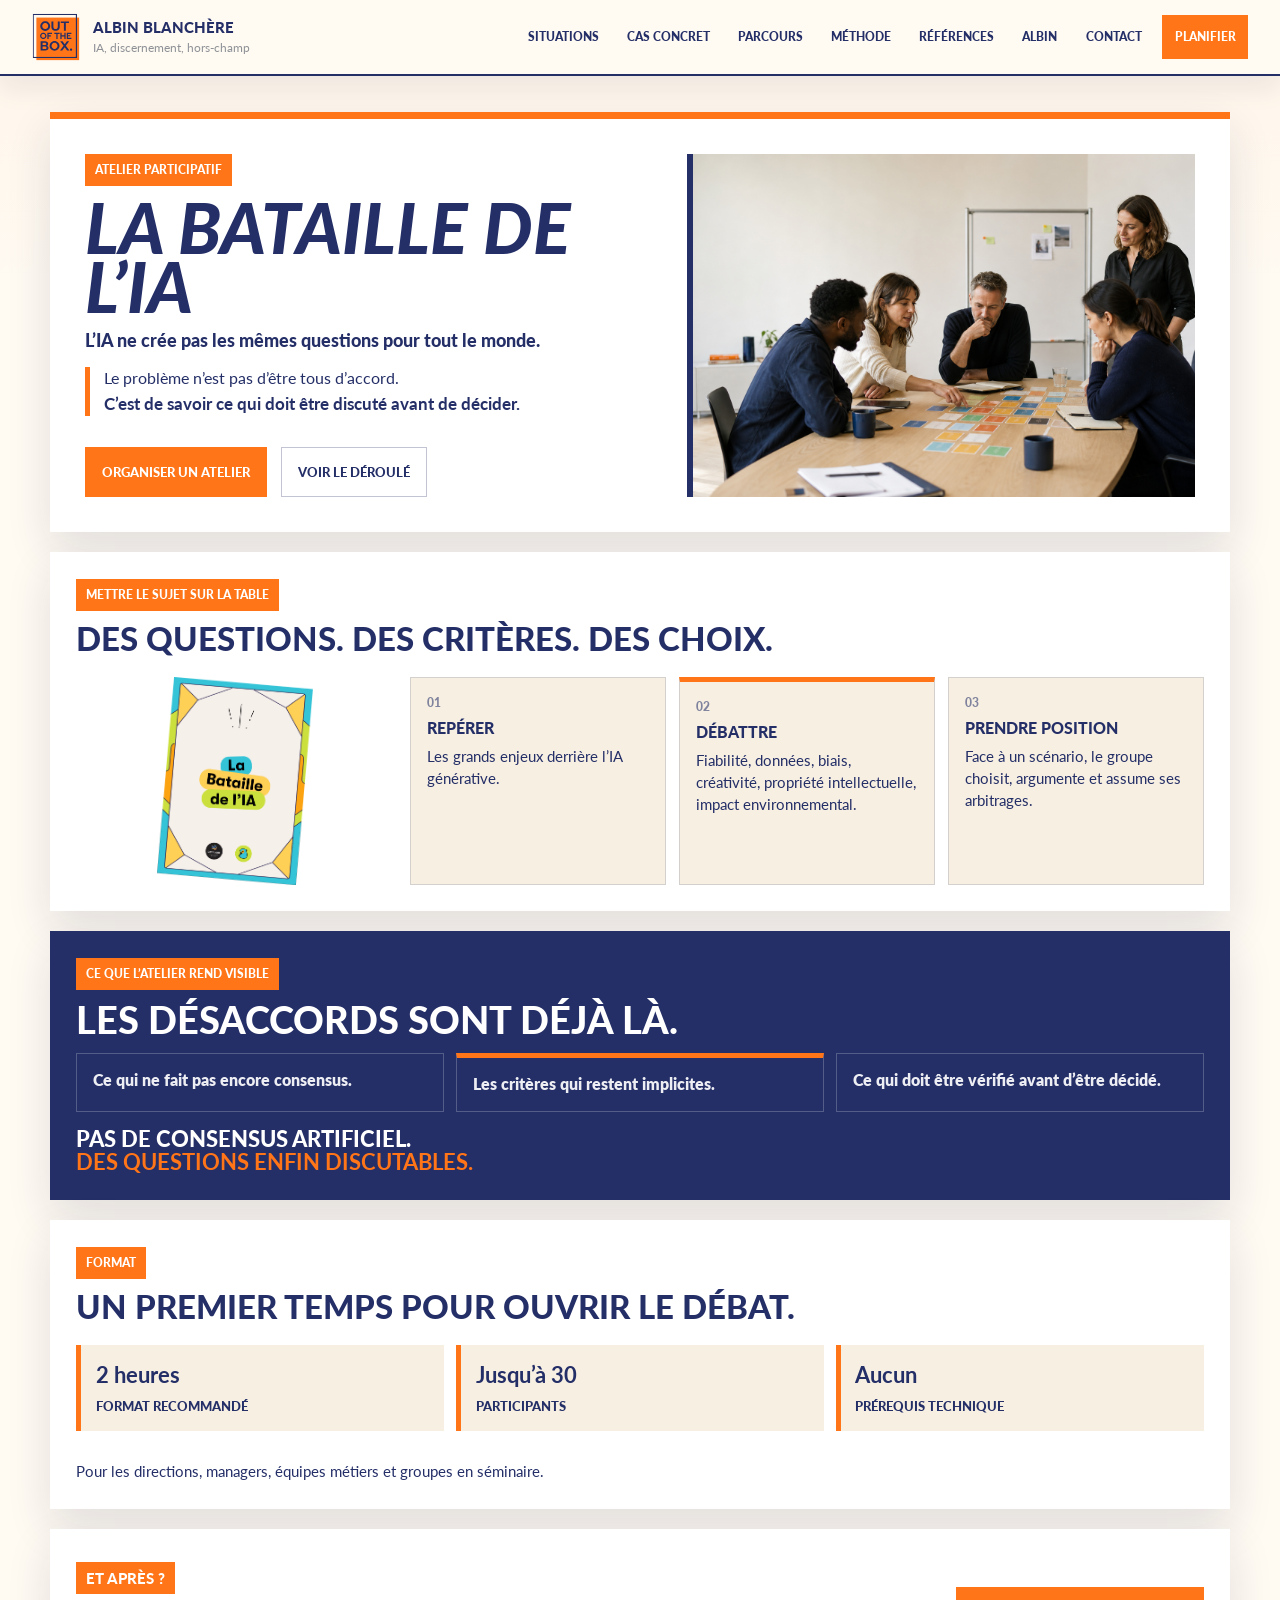
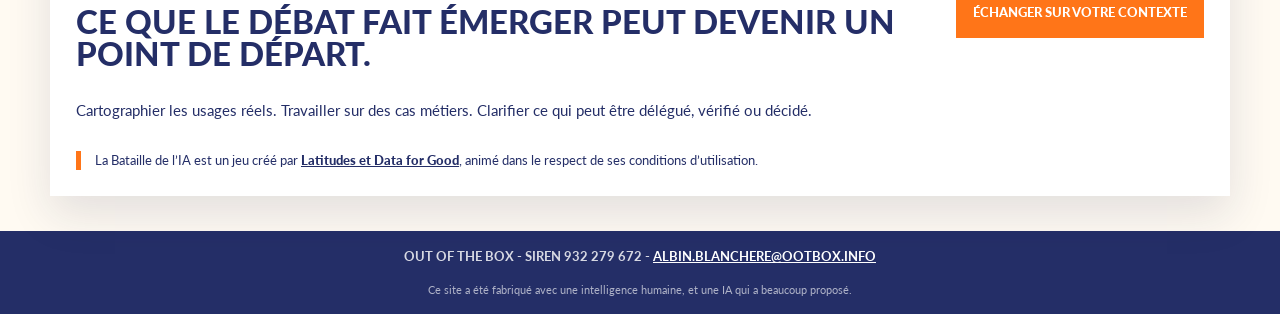
==== commit 9e191ec6: "Add AI collaboration credit to footers" ====
--- a/bataille-ia/index.html
+++ b/bataille-ia/index.html
@@ -28,7 +28,7 @@
       <section class="sheet-shell battle-section battle-format reveal"><div class="battle-heading"><p class="section-label">FORMAT</p><h2>UN PREMIER TEMPS POUR OUVRIR LE DÉBAT.</h2></div><div class="battle-format-grid"><p><strong>2 heures</strong><span>Format recommandé</span></p><p><strong>Jusqu’à 30</strong><span>Participants</span></p><p><strong>Aucun</strong><span>Prérequis technique</span></p></div><p class="battle-note">Pour les directions, managers, équipes métiers et groupes en séminaire.</p></section>
       <section class="sheet-shell battle-final reveal"><div><p class="section-label">ET APRÈS ?</p><h2>CE QUE LE DÉBAT FAIT ÉMERGER PEUT DEVENIR UN POINT DE DÉPART.</h2></div><a class="button primary" href="../#contact">Échanger sur votre contexte</a><p class="battle-followup">Cartographier les usages réels. Travailler sur des cas métiers. Clarifier ce qui peut être délégué, vérifié ou décidé.</p><p class="battle-credit">La Bataille de l’IA est un jeu créé par <a href="https://www.batailledelia.org/" target="_blank" rel="noreferrer">Latitudes et Data for Good</a>, animé dans le respect de ses conditions d’utilisation.</p></section>
     </main>
-    <footer class="site-footer"><p class="mention-legale">Out of the Box - SIREN 932 279 672 - <a href="mailto:albin.blanchere@ootbox.info">albin.blanchere@ootbox.info</a></p></footer>
+    <footer class="site-footer"><p class="mention-legale">Out of the Box - SIREN 932 279 672 - <a href="mailto:albin.blanchere@ootbox.info">albin.blanchere@ootbox.info</a></p><p class="site-ai-credit">Ce site a été fabriqué avec une intelligence humaine, et une IA qui a beaucoup proposé.</p></footer>
     <script src="../script.js?v=20260701"></script>
   </body>
 </html>
--- a/styles.v2.css
+++ b/styles.v2.css
@@ -246,7 +246,7 @@
 
 .hero-rail {
   position: absolute;
-  left: 0;
+  left: max(0px, calc((100% - var(--max)) / 2 - 42px));
   top: 2.2rem;
   bottom: 2.2rem;
   display: grid;
@@ -1480,6 +1480,22 @@
   object-position: 72% 34%;
 }
 
+/* Les visuels restent un repère, pas la hauteur directrice de chaque carte. */
+@media (min-width: 901px) {
+  .product-card__main {
+    align-items: start;
+  }
+
+  .product-card__media,
+  .product-card__media--art,
+  .product-card--conference .product-card__media {
+    align-self: center;
+    height: clamp(16rem, 21vw, 19rem);
+    min-height: 0;
+    max-height: none;
+  }
+}
+
 .product-card__media-overlay {
   position: absolute;
   inset: 0;
@@ -1784,12 +1800,17 @@
   .product-card__main {
     grid-template-columns: 1fr;
   }
-  .product-card__media {
-    max-height: 220px;
-    padding: 12px;
-  }
-  .product-card__media--art {
+  .product-card--conference .product-card__main {
+    grid-template-columns: 1fr;
+  }
+  .product-card__media,
+  .product-card__media--art,
+  .product-card--conference .product-card__media {
+    height: auto;
+    min-height: 0;
+    max-height: none;
     padding: 0;
+    aspect-ratio: 16 / 10;
   }
   .product-card__media--viz {
     flex-direction: row;
@@ -1797,27 +1818,14 @@
     padding: 12px;
     max-height: none;
   }
-  .product-card__media img {
-    max-height: 190px;
-    width: auto;
-  }
-  .product-card__media--art img {
-    max-height: none;
-    width: 100%;
-    height: 100%;
-  }
-  .product-card--conference .product-card__media {
-    min-height: auto;
-    max-height: none;
-    padding: 0;
-    aspect-ratio: 16/9;
-  }
+  .product-card__media img,
+  .product-card__media--art img,
   .product-card--conference .product-card__media img {
     max-height: none;
     width: 100%;
     height: 100%;
     object-fit: cover;
-    object-position: center 34%;
+    object-position: center;
   }
 }
 
@@ -1835,12 +1843,17 @@
   .product-card__main {
     grid-template-columns: 1fr;
   }
-  .product-card__media {
-    max-height: 220px;
-    padding: 12px;
-  }
-  .product-card__media--art {
+  .product-card--conference .product-card__main {
+    grid-template-columns: 1fr;
+  }
+  .product-card__media,
+  .product-card__media--art,
+  .product-card--conference .product-card__media {
+    height: auto;
+    min-height: 0;
+    max-height: none;
     padding: 0;
+    aspect-ratio: 16 / 10;
   }
   .product-card__media--viz {
     flex-direction: row;
@@ -1848,27 +1861,14 @@
     padding: 12px;
     max-height: none;
   }
-  .product-card__media img {
-    max-height: 180px;
-    width: auto;
-  }
-  .product-card__media--art img {
-    max-height: none;
-    width: 100%;
-    height: 100%;
-  }
-  .product-card--conference .product-card__media {
-    min-height: auto;
-    max-height: none;
-    padding: 0;
-    aspect-ratio: 16/9;
-  }
+  .product-card__media img,
+  .product-card__media--art img,
   .product-card--conference .product-card__media img {
     max-height: none;
     width: 100%;
     height: 100%;
     object-fit: cover;
-    object-position: center 34%;
+    object-position: center;
   }
   .product-card__content {
     padding: 12px 16px;
@@ -3117,6 +3117,7 @@
 
 .site-footer {
   display: flex;
+  flex-wrap: wrap;
   align-items: center;
   justify-content: center;
   gap: 1rem;
@@ -3134,6 +3135,17 @@
 .mention-legale {
   color: rgba(255, 255, 255, 0.82);
   text-align: center;
+}
+
+.site-ai-credit {
+  width: 100%;
+  margin: 0;
+  color: rgba(255, 255, 255, 0.64);
+  font-size: 0.68rem !important;
+  font-weight: 400 !important;
+  line-height: 1.35;
+  text-align: center;
+  text-transform: none !important;
 }
 
 .site-footer a {
@@ -3756,9 +3768,9 @@
 
 .cartography-hero-panel {
   display: grid;
-  grid-template-columns: minmax(0, 1.45fr) minmax(16rem, 0.7fr);
+  grid-template-columns: 1fr;
   gap: clamp(1rem, 3vw, 2.4rem);
-  align-items: center;
+  align-items: start;
   padding: clamp(1.15rem, 2.8vw, 2.2rem);
   background: var(--white);
   border-top: 7px solid var(--orange);
@@ -3782,18 +3794,36 @@
   hyphens: none;
 }
 
-.cartography-title span {
-  display: block;
-  text-wrap: normal;
-  hyphens: none;
-}
-
 .cartography-hero-lead {
   max-width: none;
   color: var(--blue);
   font-size: clamp(1.04rem, 1.25vw, 1.22rem);
   font-weight: 800;
   line-height: 1.38;
+}
+
+.cartography-hero-visual {
+  display: grid;
+  grid-template-columns: minmax(0, 1.3fr) minmax(16rem, 0.7fr);
+  gap: clamp(0.8rem, 1.5vw, 1.15rem);
+  align-items: stretch;
+  min-width: 0;
+}
+
+.cartography-hero-illustration {
+  display: flex;
+  margin: 0;
+  overflow: hidden;
+  background: var(--paper-strong);
+  border: 1px solid var(--line);
+}
+
+.cartography-hero-illustration img {
+  display: block;
+  width: 100%;
+  height: 100%;
+  min-height: clamp(15rem, 25vw, 22rem);
+  object-fit: cover;
 }
 
 .cartography-map {
@@ -3856,7 +3886,7 @@
 .cartography-section-kicker {
   display: grid;
   gap: 0.75rem;
-  max-width: 62rem;
+  max-width: none;
 }
 
 .cartography-product-section h2,
@@ -3867,12 +3897,6 @@
   line-height: 0.98;
   text-wrap: normal;
   hyphens: none;
-}
-
-/* Sauts de ligne maîtrisés dans les titres */
-.cartography-section-kicker h2 > span,
-.conference-final-copy h2 > span {
-  display: block;
 }
 
 .cartography-product-section h3 {
@@ -3953,8 +3977,8 @@
 }
 
 .cartography-result-section {
-  grid-template-columns: minmax(0, 0.85fr) minmax(18rem, 0.7fr);
-  align-items: start;
+  grid-template-columns: 1fr;
+  align-items: stretch;
 }
 
 .cartography-result-main {
@@ -3989,7 +4013,7 @@
 
 .cartography-status-board {
   display: grid;
-  grid-template-columns: repeat(2, minmax(0, 1fr));
+  grid-template-columns: repeat(4, minmax(0, 1fr));
   gap: 0.7rem;
   min-width: 0;
 }
@@ -4022,6 +4046,10 @@
   font-size: 0.86rem;
   line-height: 1.05;
   text-transform: uppercase;
+}
+
+.cartography-limits-note {
+  grid-column: 1 / -1;
 }
 
 .cartography-final-cta {
@@ -4049,9 +4077,13 @@
 }
 
 @media (max-width: 1024px) {
-  .cartography-hero-panel,
+  .cartography-hero-visual,
   .cartography-result-section {
     grid-template-columns: 1fr;
+  }
+
+  .cartography-hero-illustration img {
+    height: clamp(15rem, 45vw, 24rem);
   }
 
   .cartography-title {
@@ -4080,13 +4112,6 @@
     font-size: clamp(2rem, 10vw, 2.85rem);
   }
 
-  .cartography-title span {
-    display: inline;
-  }
-
-  .cartography-title span + span::before {
-    content: " ";
-  }
 }
 
 /* ============================
@@ -4542,6 +4567,35 @@
   .conference-title {
     max-width: 100%;
     font-size: clamp(2.05rem, 10vw, 3.1rem);
+  }
+}
+
+/* Hovers discrets pour les cellules éditoriales des pages produits */
+@media (hover: hover) and (pointer: fine) {
+  .cartography-three-grid article,
+  .cartography-angle-grid article,
+  .cartography-process-step,
+  .cartography-status-board article,
+  .cartography-map-zone,
+  .conference-triptych article,
+  .conference-sequence-grid article,
+  .conference-question-wall p,
+  .conference-contexts li {
+    transition: transform 220ms var(--ease), box-shadow 220ms var(--ease), border-color 220ms var(--ease);
+  }
+
+  .cartography-three-grid article:hover,
+  .cartography-angle-grid article:hover,
+  .cartography-process-step:hover,
+  .cartography-status-board article:hover,
+  .cartography-map-zone:hover,
+  .conference-triptych article:hover,
+  .conference-sequence-grid article:hover,
+  .conference-question-wall p:hover,
+  .conference-contexts li:hover {
+    transform: translateY(-4px);
+    border-color: var(--orange);
+    box-shadow: 0 10px 22px rgba(36, 46, 103, 0.14);
   }
 }
 
@@ -4603,9 +4657,27 @@
 @media (max-width: 1024px) { .battle-hero-panel, .battle-final { grid-template-columns: 1fr; } .battle-hero-media { min-height: 16rem; } }
 @media (max-width: 768px) { .battle-workshop-layout, .battle-grid, .battle-dark-list, .battle-format-grid { grid-template-columns: 1fr; } .battle-game-cover img { max-height: 16rem; } }
 @media (prefers-reduced-motion: reduce) {
+  .cartography-three-grid article,
+  .cartography-angle-grid article,
+  .cartography-process-step,
+  .cartography-status-board article,
+  .cartography-map-zone,
+  .conference-triptych article,
+  .conference-sequence-grid article,
+  .conference-question-wall p,
+  .conference-contexts li,
   .battle-grid article,
   .battle-dark-list p,
   .battle-format-grid p { transition: none; }
+  .cartography-three-grid article:hover,
+  .cartography-angle-grid article:hover,
+  .cartography-process-step:hover,
+  .cartography-status-board article:hover,
+  .cartography-map-zone:hover,
+  .conference-triptych article:hover,
+  .conference-sequence-grid article:hover,
+  .conference-question-wall p:hover,
+  .conference-contexts li:hover,
   .battle-grid article:hover,
   .battle-dark-list p:hover,
   .battle-format-grid p:hover { transform: none; }
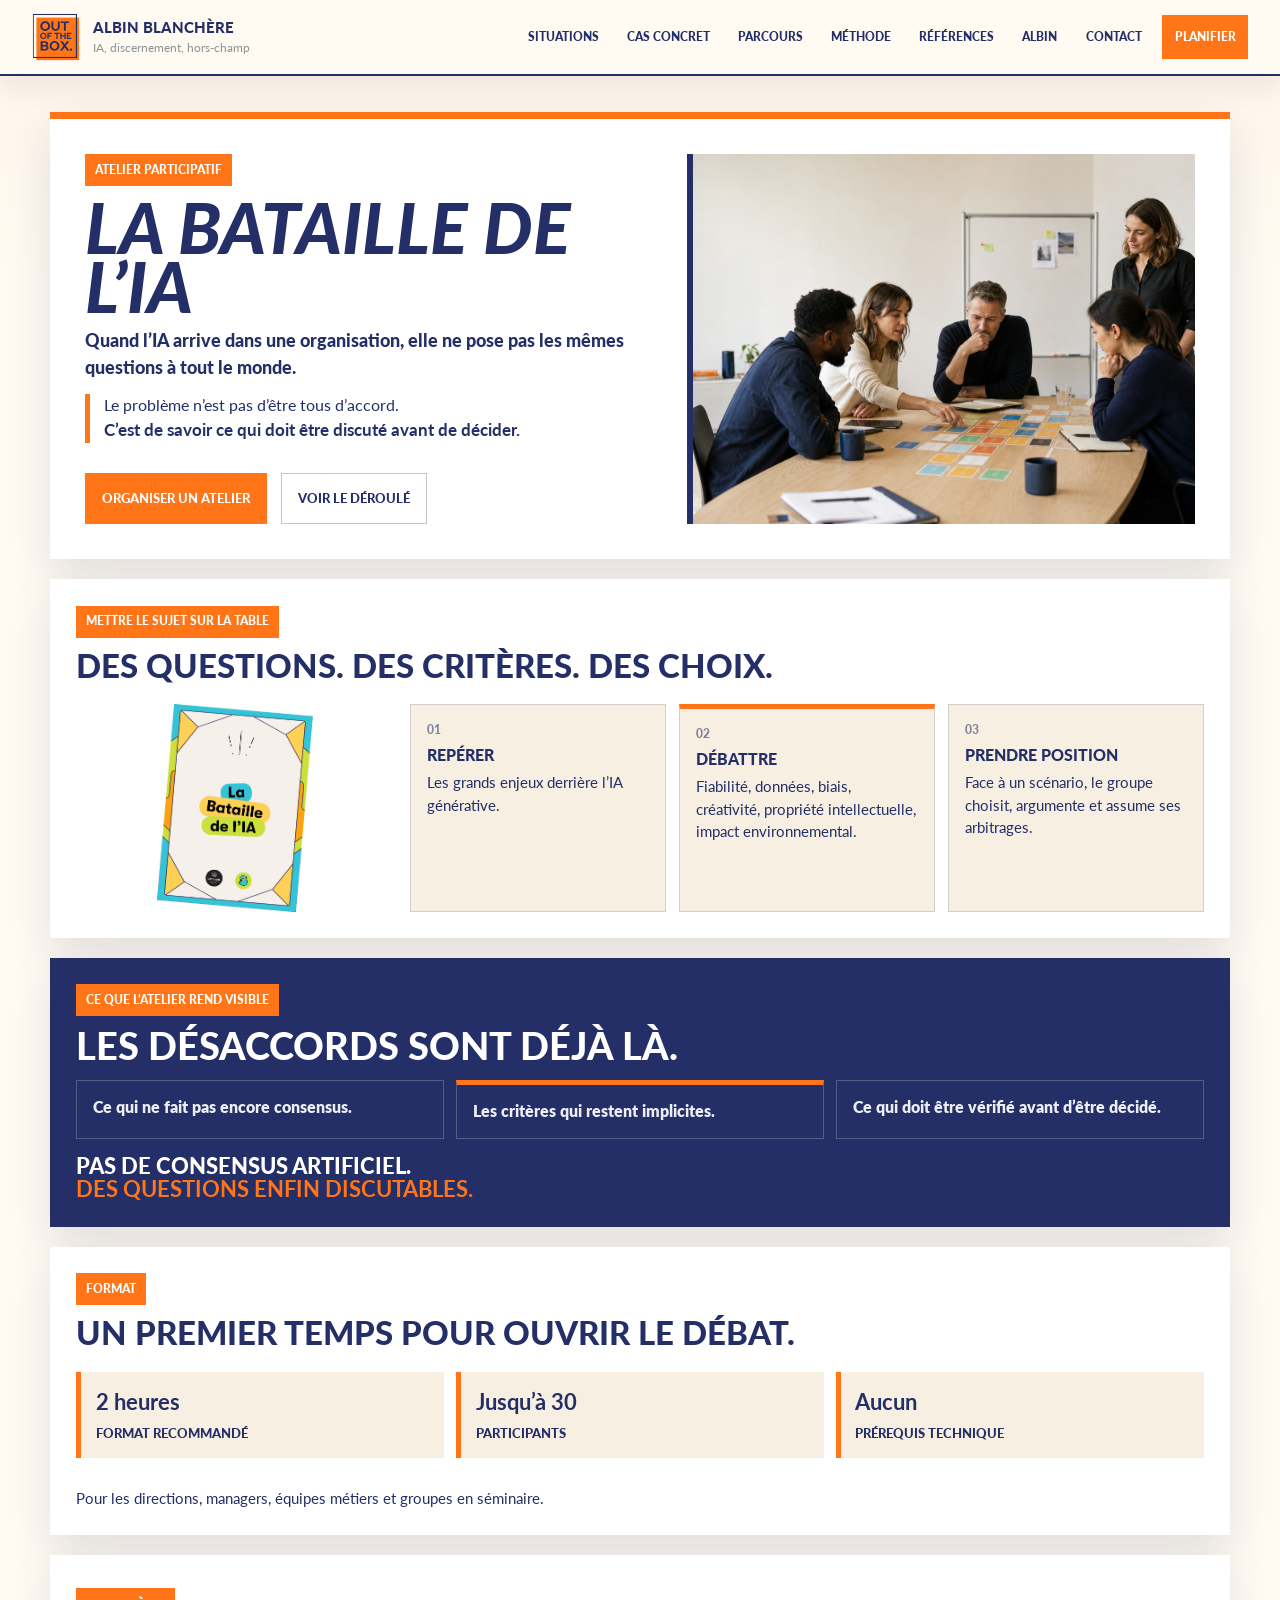
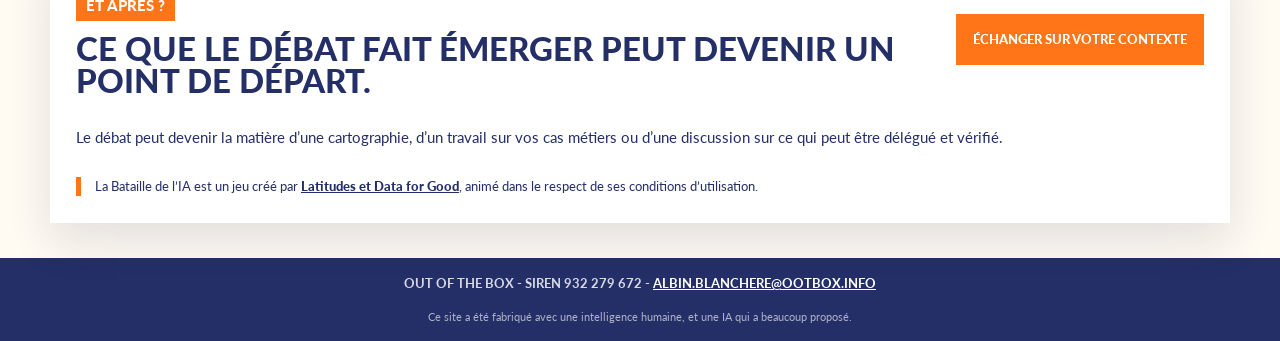
==== commit 81ae0492: "Refine site voice and responsive layout" ====
--- a/bataille-ia/index.html
+++ b/bataille-ia/index.html
@@ -20,13 +20,13 @@
     </header>
     <main id="contenu" class="battle-main">
       <section class="battle-hero"><div class="sheet-shell battle-hero-panel reveal">
-        <div class="battle-hero-copy"><p class="section-label">ATELIER PARTICIPATIF</p><h1>LA BATAILLE DE L’IA</h1><p class="battle-lead">L’IA ne crée pas les mêmes questions pour tout le monde.</p><p class="battle-hook">Le problème n’est pas d’être tous d’accord.<strong>C’est de savoir ce qui doit être discuté avant de décider.</strong></p><div class="hero-actions"><a class="button primary" href="../#contact">Organiser un atelier</a><a class="button secondary" href="#atelier">Voir le déroulé</a></div></div>
+        <div class="battle-hero-copy"><p class="section-label">ATELIER PARTICIPATIF</p><h1>LA BATAILLE DE L’IA</h1><p class="battle-lead">Quand l’IA arrive dans une organisation, elle ne pose pas les mêmes questions à tout le monde.</p><p class="battle-hook">Le problème n’est pas d’être tous d’accord.<strong>C’est de savoir ce qui doit être discuté avant de décider.</strong></p><div class="hero-actions"><a class="button primary" href="../#contact">Organiser un atelier</a><a class="button secondary" href="#atelier">Voir le déroulé</a></div></div>
         <figure class="battle-hero-media"><img src="../assets/bataille-ia-atelier.png" alt="Participants en atelier qui discutent autour de cartes sur les enjeux de l’IA"></figure>
       </div></section>
       <section id="atelier" class="sheet-shell battle-section reveal"><div class="battle-heading"><p class="section-label">METTRE LE SUJET SUR LA TABLE</p><h2>DES QUESTIONS. DES CRITÈRES. DES CHOIX.</h2></div><div class="battle-workshop-layout"><figure class="battle-game-cover"><img src="../assets/bataille-ia-cover.png" alt="Couverture du jeu La Bataille de l’IA"></figure><div class="battle-grid"><article><span>01</span><h3>REPÉRER</h3><p>Les grands enjeux derrière l’IA générative.</p></article><article><span>02</span><h3>DÉBATTRE</h3><p>Fiabilité, données, biais, créativité, propriété intellectuelle, impact environnemental.</p></article><article><span>03</span><h3>PRENDRE POSITION</h3><p>Face à un scénario, le groupe choisit, argumente et assume ses arbitrages.</p></article></div></div></section>
       <section class="battle-dark reveal"><div class="sheet-shell battle-dark-panel"><div class="battle-heading"><p class="section-label section-label-on-blue">CE QUE L’ATELIER REND VISIBLE</p><h2>LES DÉSACCORDS SONT DÉJÀ LÀ.</h2></div><div class="battle-dark-list"><p>Ce qui ne fait pas encore consensus.</p><p>Les critères qui restent implicites.</p><p>Ce qui doit être vérifié avant d’être décidé.</p></div><p class="battle-statement">PAS DE CONSENSUS ARTIFICIEL.<strong>DES QUESTIONS ENFIN DISCUTABLES.</strong></p></div></section>
       <section class="sheet-shell battle-section battle-format reveal"><div class="battle-heading"><p class="section-label">FORMAT</p><h2>UN PREMIER TEMPS POUR OUVRIR LE DÉBAT.</h2></div><div class="battle-format-grid"><p><strong>2 heures</strong><span>Format recommandé</span></p><p><strong>Jusqu’à 30</strong><span>Participants</span></p><p><strong>Aucun</strong><span>Prérequis technique</span></p></div><p class="battle-note">Pour les directions, managers, équipes métiers et groupes en séminaire.</p></section>
-      <section class="sheet-shell battle-final reveal"><div><p class="section-label">ET APRÈS ?</p><h2>CE QUE LE DÉBAT FAIT ÉMERGER PEUT DEVENIR UN POINT DE DÉPART.</h2></div><a class="button primary" href="../#contact">Échanger sur votre contexte</a><p class="battle-followup">Cartographier les usages réels. Travailler sur des cas métiers. Clarifier ce qui peut être délégué, vérifié ou décidé.</p><p class="battle-credit">La Bataille de l’IA est un jeu créé par <a href="https://www.batailledelia.org/" target="_blank" rel="noreferrer">Latitudes et Data for Good</a>, animé dans le respect de ses conditions d’utilisation.</p></section>
+      <section class="sheet-shell battle-final reveal"><div><p class="section-label">ET APRÈS ?</p><h2>CE QUE LE DÉBAT FAIT ÉMERGER PEUT DEVENIR UN POINT DE DÉPART.</h2></div><a class="button primary" href="../#contact">Échanger sur votre contexte</a><p class="battle-followup">Le débat peut devenir la matière d’une cartographie, d’un travail sur vos cas métiers ou d’une discussion sur ce qui peut être délégué et vérifié.</p><p class="battle-credit">La Bataille de l’IA est un jeu créé par <a href="https://www.batailledelia.org/" target="_blank" rel="noreferrer">Latitudes et Data for Good</a>, animé dans le respect de ses conditions d’utilisation.</p></section>
     </main>
     <footer class="site-footer"><p class="mention-legale">Out of the Box - SIREN 932 279 672 - <a href="mailto:albin.blanchere@ootbox.info">albin.blanchere@ootbox.info</a></p><p class="site-ai-credit">Ce site a été fabriqué avec une intelligence humaine, et une IA qui a beaucoup proposé.</p></footer>
     <script src="../script.js?v=20260701"></script>
--- a/styles.v2.css
+++ b/styles.v2.css
@@ -2445,7 +2445,7 @@
   align-items: end;
   justify-content: start;
   gap: 0.7rem;
-  min-height: 6rem;
+  min-height: 4.5rem;
   padding-top: 0.2rem;
 }
 
@@ -2501,7 +2501,7 @@
 
 .method-eye {
   display: block;
-  width: clamp(7.25rem, 11.25vw, 9.375rem);
+  width: clamp(5.44rem, 8.44vw, 7.03rem);
   height: auto;
   transform: translateY(-0.15rem);
   filter: drop-shadow(0 6px 18px rgba(0, 0, 0, 0.12));
@@ -2509,14 +2509,14 @@
 
 .method-symbol {
   display: block;
-  width: clamp(5.8rem, 9vw, 7.5rem);
+  width: clamp(4.35rem, 6.75vw, 5.63rem);
   height: auto;
   transform: translateY(-0.15rem);
   filter: drop-shadow(0 6px 18px rgba(0, 0, 0, 0.12));
 }
 
 .method-symbol--question {
-  width: clamp(3.22rem, 5.04vw, 4.2rem);
+  width: clamp(2.42rem, 3.78vw, 3.15rem);
 }
 
 .method-note {
@@ -3176,6 +3176,23 @@
     grid-template-columns: 1fr;
   }
 
+  .about-media {
+    width: min(100%, 30rem);
+    margin-inline: auto;
+  }
+
+  .about-stage {
+    aspect-ratio: 2 / 1;
+    overflow: hidden;
+  }
+
+  .about-stage img {
+    width: 100%;
+    height: 100%;
+    object-fit: cover;
+    object-position: center 48%;
+  }
+
   .cinema-editorial {
     grid-template-columns: 1fr;
   }
@@ -3282,6 +3299,27 @@
   .section-title-one-line,
   .section-title-split span {
     white-space: normal;
+  }
+
+  #apropos .about-copy h2 span {
+    white-space: normal;
+  }
+
+  .temoignages-grid {
+    grid-template-columns: 1fr;
+    gap: 0.9rem;
+  }
+
+  .temoignages-references {
+    order: 2;
+  }
+
+  .carousel-temoignages {
+    order: 1;
+  }
+
+  .temoignages-logos img {
+    max-width: 26rem;
   }
 
   .nav-toggle {
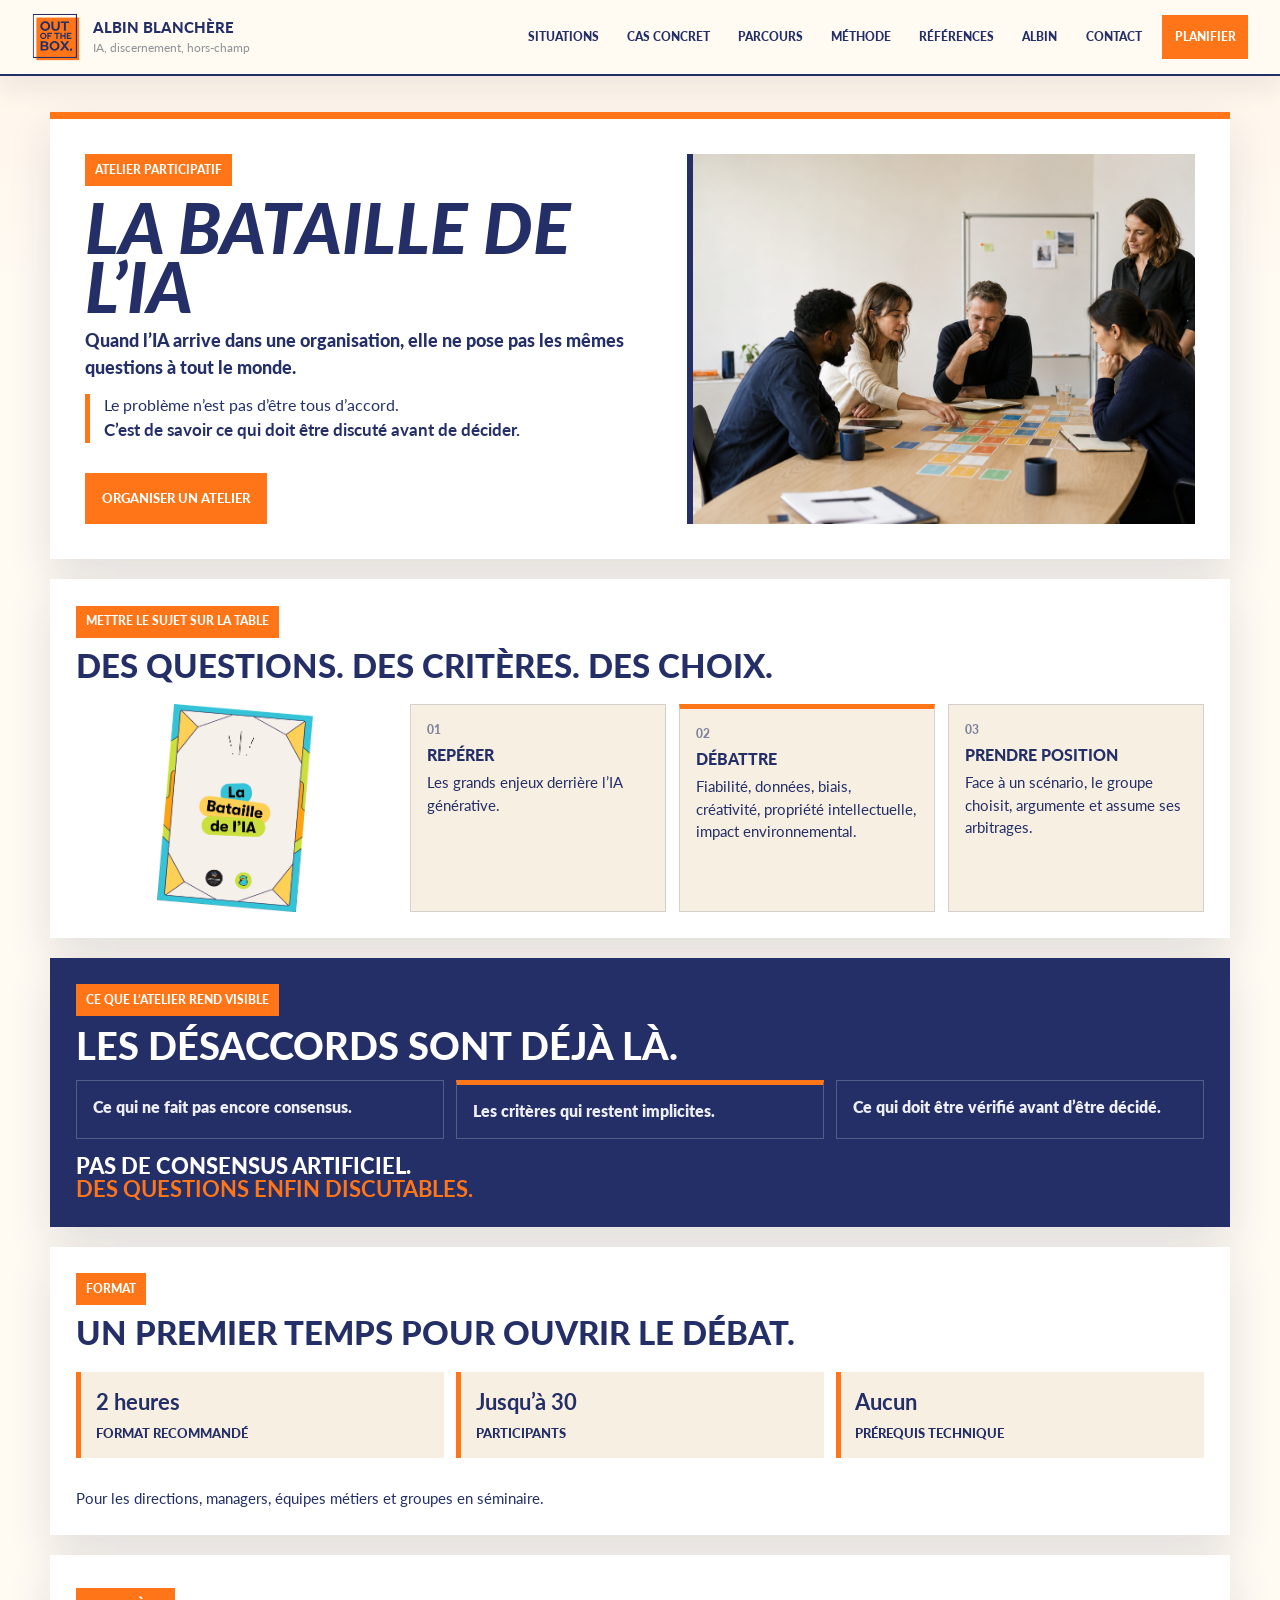
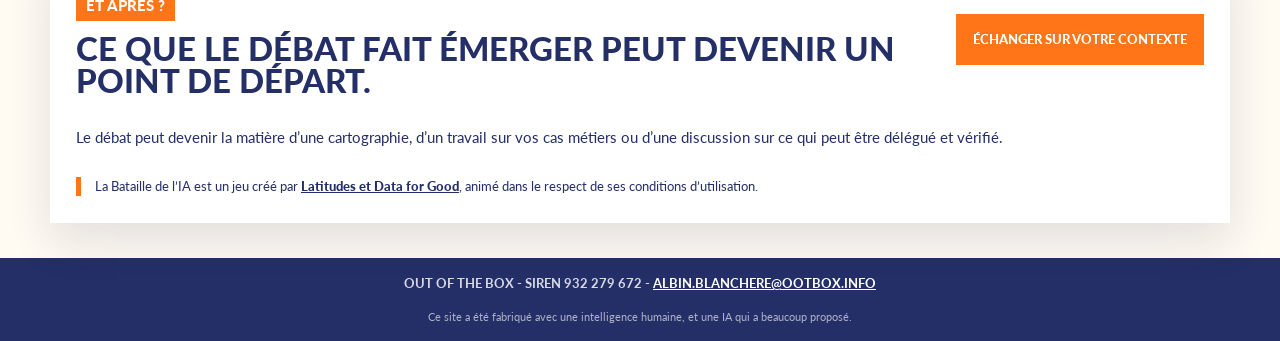
==== commit 6d8826fd: "Refine product calls to action and sharing metadata" ====
--- a/bataille-ia/index.html
+++ b/bataille-ia/index.html
@@ -6,6 +6,18 @@
     <title>La Bataille de l’IA | Out of the Box</title>
     <meta name="description" content="Un atelier collaboratif pour mettre les enjeux de l’IA sur la table et rendre les désaccords utiles.">
     <meta name="theme-color" content="#ff7518">
+    <meta property="og:type" content="website">
+    <meta property="og:url" content="https://ootbox.info/bataille-ia/">
+    <meta property="og:image" content="https://ootbox.info/assets/conference-room-about.jpg">
+    <meta property="og:image:type" content="image/jpeg">
+    <meta property="og:image:width" content="1400">
+    <meta property="og:image:height" content="781">
+    <meta property="og:image:alt" content="Albin Blanchère intervient devant une audience, avec le logo Out of the Box.">
+    <meta name="twitter:card" content="summary_large_image">
+    <meta name="twitter:image" content="https://ootbox.info/assets/conference-room-about.jpg">
+    <link rel="icon" type="image/svg+xml" href="../assets/Logo Out of the BoXV2.svg">
+    <link rel="icon" type="image/png" sizes="365x366" href="../assets/OOTB_Logo.png">
+    <link rel="apple-touch-icon" href="../assets/OOTB_Logo.png">
     <link rel="preconnect" href="https://fonts.googleapis.com">
     <link rel="preconnect" href="https://fonts.gstatic.com" crossorigin>
     <link rel="stylesheet" href="https://fonts.googleapis.com/css2?family=Lato:ital,wght@0,300;0,400;0,700;0,900;1,400;1,700;1,900&display=swap">
@@ -20,7 +32,7 @@
     </header>
     <main id="contenu" class="battle-main">
       <section class="battle-hero"><div class="sheet-shell battle-hero-panel reveal">
-        <div class="battle-hero-copy"><p class="section-label">ATELIER PARTICIPATIF</p><h1>LA BATAILLE DE L’IA</h1><p class="battle-lead">Quand l’IA arrive dans une organisation, elle ne pose pas les mêmes questions à tout le monde.</p><p class="battle-hook">Le problème n’est pas d’être tous d’accord.<strong>C’est de savoir ce qui doit être discuté avant de décider.</strong></p><div class="hero-actions"><a class="button primary" href="../#contact">Organiser un atelier</a><a class="button secondary" href="#atelier">Voir le déroulé</a></div></div>
+        <div class="battle-hero-copy"><p class="section-label">ATELIER PARTICIPATIF</p><h1>LA BATAILLE DE L’IA</h1><p class="battle-lead">Quand l’IA arrive dans une organisation, elle ne pose pas les mêmes questions à tout le monde.</p><p class="battle-hook">Le problème n’est pas d’être tous d’accord.<strong>C’est de savoir ce qui doit être discuté avant de décider.</strong></p><div class="hero-actions"><a class="button primary" href="../#contact">Organiser un atelier</a></div></div>
         <figure class="battle-hero-media"><img src="../assets/bataille-ia-atelier.png" alt="Participants en atelier qui discutent autour de cartes sur les enjeux de l’IA"></figure>
       </div></section>
       <section id="atelier" class="sheet-shell battle-section reveal"><div class="battle-heading"><p class="section-label">METTRE LE SUJET SUR LA TABLE</p><h2>DES QUESTIONS. DES CRITÈRES. DES CHOIX.</h2></div><div class="battle-workshop-layout"><figure class="battle-game-cover"><img src="../assets/bataille-ia-cover.png" alt="Couverture du jeu La Bataille de l’IA"></figure><div class="battle-grid"><article><span>01</span><h3>REPÉRER</h3><p>Les grands enjeux derrière l’IA générative.</p></article><article><span>02</span><h3>DÉBATTRE</h3><p>Fiabilité, données, biais, créativité, propriété intellectuelle, impact environnemental.</p></article><article><span>03</span><h3>PRENDRE POSITION</h3><p>Face à un scénario, le groupe choisit, argumente et assume ses arbitrages.</p></article></div></div></section>
--- a/styles.v2.css
+++ b/styles.v2.css
@@ -698,6 +698,16 @@
   border-color: var(--line-strong);
 }
 
+.button--download {
+  gap: 0.48rem;
+}
+
+.button-download-icon {
+  width: 1rem;
+  height: 1rem;
+  flex: 0 0 auto;
+}
+
 .button:hover,
 .button:focus-visible,
 .card-link:hover,
@@ -2798,7 +2808,11 @@
 }
 
 .contact-copy h2 {
-  max-width: 18ch;
+  max-width: 30ch;
+}
+
+.contact-copy h2 span {
+  display: block;
 }
 
 .contact-note,
@@ -3838,6 +3852,12 @@
   font-size: clamp(1.04rem, 1.25vw, 1.22rem);
   font-weight: 800;
   line-height: 1.38;
+}
+
+.cartography-title span,
+.cartography-problem-section .cartography-section-kicker h2 span,
+.cartography-process-section .cartography-section-kicker h2 span {
+  display: block;
 }
 
 .cartography-hero-visual {
@@ -4722,4 +4742,152 @@
   .battle-game-cover img { animation: none; }
 }
 
-
+/* ============================
+   WORKSHOP RE:CADRAGE
+   ============================ */
+.recadrage-main { padding-bottom: clamp(1.4rem, 3vw, 2.2rem); }
+.recadrage-hero { padding: clamp(1.2rem, 2.8vw, 2.4rem) 0 0; }
+.recadrage-hero-panel { display: grid; grid-template-columns: minmax(0, 1.08fr) minmax(20rem, .92fr); gap: clamp(1.1rem, 3vw, 2.6rem); align-items: stretch; padding: clamp(1.15rem, 2.8vw, 2.2rem); background: var(--white); border-top: 7px solid var(--orange); box-shadow: var(--shadow); }
+.recadrage-hero-copy { display: grid; align-content: center; gap: clamp(.8rem, 1.8vw, 1.2rem); min-width: 0; }
+.recadrage-hero h1 { color: var(--blue); font-size: clamp(2.6rem, 5vw, 5.25rem); font-style: italic; line-height: .86; }
+.recadrage-lead { max-width: 43rem; color: var(--blue); font-size: clamp(1.06rem, 1.28vw, 1.27rem); font-weight: 700; line-height: 1.42; }
+.recadrage-hook { display: grid; gap: .18rem; max-width: 44rem; padding-left: .85rem; border-left: 5px solid var(--orange); color: var(--blue); line-height: 1.42; }
+.recadrage-hook strong { font-size: clamp(1.04rem, 1.22vw, 1.2rem); }
+.recadrage-hero-media { display: grid; grid-template-rows: auto auto; align-self: center; min-height: 0; margin: 0; overflow: hidden; border-left: 6px solid var(--blue); background: var(--paper-strong); }
+.recadrage-hero-media img { width: 100%; height: clamp(18rem, 30vw, 24rem); min-height: 0; object-fit: cover; object-position: center; }
+.recadrage-hero-media figcaption { padding: .65rem .8rem; background: var(--paper-strong); color: var(--blue); font-size: .78rem; font-weight: 700; }
+.recadrage-check-section, .recadrage-flow-section, .recadrage-takeaway-section, .recadrage-final { display: grid; gap: clamp(1rem, 2vw, 1.45rem); margin-top: clamp(.95rem, 2vw, 1.25rem); padding: clamp(1rem, 2.4vw, 1.65rem); background: var(--white); box-shadow: var(--shadow); }
+.recadrage-section-heading { display: grid; gap: .72rem; max-width: 66rem; }
+.recadrage-section-heading h2, .recadrage-final h2, .recadrage-lab h2 { color: var(--blue); font-size: clamp(1.7rem, 2.75vw, 2.7rem); line-height: .96; }
+.recadrage-intro { max-width: 65rem; color: var(--blue); font-size: clamp(1rem, 1.18vw, 1.18rem); line-height: 1.48; }
+.recadrage-check-grid { display: grid; grid-template-columns: repeat(3, minmax(0, 1fr)); gap: .8rem; }
+.recadrage-check-grid article { display: grid; align-content: start; gap: .58rem; min-width: 0; min-height: 0; padding: 1rem; border: 1px solid var(--line); background: var(--paper-strong); transition: transform .22s var(--ease), box-shadow .22s var(--ease), border-color .22s var(--ease); }
+.recadrage-check-grid article:nth-child(2) { border-top: 5px solid var(--orange); }
+.recadrage-check-grid article span { color: rgba(36, 46, 103, .56); font-size: .74rem; font-weight: 900; }
+.recadrage-check-grid h3 { color: var(--blue); font-size: clamp(1.02rem, 1.16vw, 1.15rem); line-height: 1.08; }
+.recadrage-check-grid p { color: var(--blue); font-size: .98rem; line-height: 1.44; }
+.recadrage-lab-section { margin-top: clamp(.95rem, 2vw, 1.25rem); }
+.recadrage-lab-panel { display: grid; grid-template-columns: minmax(0, 1.12fr) minmax(18rem, .88fr); gap: clamp(1rem, 3vw, 2.6rem); padding: clamp(1rem, 2.4vw, 1.65rem); background: var(--blue); box-shadow: var(--shadow); }
+.recadrage-lab-copy { display: grid; align-content: center; gap: .8rem; }
+.recadrage-lab-copy h2 { color: #fff; font-size: clamp(1.8rem, 3vw, 3rem); line-height: .94; }
+.recadrage-lab-copy h2 span, .recadrage-takeaway-copy h2 span { display: block; }
+.recadrage-lab-copy > p:last-child { max-width: 44rem; color: rgba(255,255,255,.94); font-size: 1.04rem; line-height: 1.5; }
+.recadrage-lab-notes { display: grid; gap: .65rem; align-content: center; }
+.recadrage-lab-notes p { margin: 0; padding: .9rem 1rem; border: 1px solid rgba(255,255,255,.24); color: rgba(255,255,255,.95); font-weight: 700; line-height: 1.34; transition: transform .22s var(--ease), border-color .22s var(--ease), background-color .22s var(--ease); }
+.recadrage-lab-notes p:nth-child(2) { border-left: 5px solid var(--orange); }
+.recadrage-flow { display: grid; grid-template-columns: repeat(4, minmax(0, 1fr)); gap: 0; padding: 0; margin: 0; list-style: none; counter-reset: none; }
+.recadrage-flow li { display: grid; grid-template-columns: auto 1fr; gap: .7rem; min-width: 0; padding: .95rem; border-top: 5px solid var(--blue); border-right: 1px solid var(--line); background: var(--paper-strong); transition: transform .22s var(--ease), box-shadow .22s var(--ease), border-color .22s var(--ease); }
+.recadrage-flow li:nth-child(2), .recadrage-flow li:nth-child(4) { border-top-color: var(--orange); }
+.recadrage-flow li:last-child { border-right: 0; }
+.recadrage-flow > li > span { display: grid; place-items: center; width: 2rem; height: 2rem; border-radius: 50%; background: var(--blue); color: #fff; font-size: .72rem; font-weight: 900; }
+.recadrage-flow li:nth-child(2) > span, .recadrage-flow li:nth-child(4) > span { background: var(--orange); }
+.recadrage-flow li > div { display: grid; gap: .42rem; }
+.recadrage-flow h3 { color: var(--blue); font-size: .98rem; line-height: 1.08; }
+.recadrage-flow p { color: var(--blue); font-size: .92rem; line-height: 1.42; }
+.recadrage-takeaway-section { grid-template-columns: minmax(0, 1fr) minmax(19rem, .85fr); align-items: stretch; }
+.recadrage-takeaway-copy { display: grid; align-content: center; gap: .8rem; padding: clamp(.2rem, 1vw, .5rem); }
+.recadrage-takeaway-copy h2 { color: var(--blue); font-size: clamp(1.7rem, 2.65vw, 2.6rem); line-height: .96; }
+.recadrage-takeaway-copy > p:last-child { color: var(--blue); font-size: 1.04rem; line-height: 1.5; }
+.recadrage-takeaway-list { display: grid; gap: .65rem; align-content: center; margin: 0; padding: 1rem; list-style: none; border-left: 6px solid var(--orange); background: var(--paper-strong); }
+.recadrage-takeaway-list li { position: relative; padding-left: 1.25rem; color: var(--blue); font-weight: 700; line-height: 1.4; }
+.recadrage-takeaway-list li::before { content: ""; position: absolute; top: .55em; left: 0; width: .52rem; height: .52rem; border-radius: 50%; background: var(--orange); }
+.recadrage-final { grid-template-columns: minmax(0, 1.16fr) minmax(18rem, .84fr); align-items: start; border-top: 7px solid var(--orange); }
+.recadrage-final > div:first-child { display: grid; gap: .8rem; }
+.recadrage-final > div:first-child > p:last-child { max-width: 50rem; color: var(--blue); font-size: 1rem; line-height: 1.5; }
+.recadrage-final-side { display: grid; gap: 1rem; padding: 1rem; background: var(--paper-strong); border-left: 6px solid var(--blue); }
+.recadrage-final-side p { color: var(--blue); line-height: 1.45; }
+.recadrage-final-side strong { display: block; margin-bottom: .35rem; font-size: .82rem; }
+.recadrage-final-statement { grid-column: 1 / -1; margin: 0; padding-top: 1rem; border-top: 1px solid var(--line); color: var(--blue); font-size: clamp(1.1rem, 1.6vw, 1.5rem); font-weight: 900; line-height: 1.08; text-align: center; }
+@media (hover: hover) and (pointer: fine) {
+  .recadrage-check-grid article:hover, .recadrage-flow li:hover { transform: translateY(-4px); border-color: var(--orange); box-shadow: 0 10px 22px rgba(36, 46, 103, .14); }
+  .recadrage-lab-notes p:hover { transform: translateX(5px); border-color: var(--orange); background: rgba(255,255,255,.06); }
+}
+@media (max-width: 960px) {
+  .recadrage-hero-panel, .recadrage-lab-panel, .recadrage-takeaway-section, .recadrage-final { grid-template-columns: 1fr; }
+  .recadrage-hero-media { min-height: 0; }
+  .recadrage-flow { grid-template-columns: repeat(2, minmax(0, 1fr)); gap: .7rem; }
+  .recadrage-flow li { border-right: 0; }
+}
+@media (max-width: 680px) {
+  .recadrage-hero h1 { font-size: clamp(2.35rem, 12vw, 3.7rem); }
+  .recadrage-check-grid, .recadrage-flow { grid-template-columns: 1fr; }
+  .recadrage-check-grid article { min-height: auto; }
+  .recadrage-hero-media img { height: 17rem; }
+}
+@media (prefers-reduced-motion: reduce) {
+  .recadrage-check-grid article, .recadrage-flow li, .recadrage-lab-notes p { transition: none; }
+  .recadrage-check-grid article:hover, .recadrage-flow li:hover, .recadrage-lab-notes p:hover { transform: none; }
+}
+
+/* ============================
+   RE:CADRAGE STRATÉGIQUE
+   ============================ */
+.strategic-main { padding-bottom: clamp(1.4rem, 3vw, 2.2rem); }
+.strategic-hero { padding: clamp(1.2rem, 2.8vw, 2.4rem) 0 0; }
+.strategic-hero-panel { display: grid; grid-template-columns: minmax(0, 1.1fr) minmax(20rem, .9fr); gap: clamp(1.1rem, 3vw, 2.6rem); align-items: stretch; padding: clamp(1.15rem, 2.8vw, 2.2rem); background: var(--white); border-top: 7px solid var(--orange); box-shadow: var(--shadow); }
+.strategic-hero-copy { display: grid; align-content: center; gap: clamp(.8rem, 1.8vw, 1.2rem); min-width: 0; }
+.strategic-hero h1 { color: var(--blue); font-size: clamp(2.5rem, 4.8vw, 5.1rem); font-style: italic; line-height: .86; }
+.strategic-lead { max-width: 44rem; color: var(--blue); font-size: clamp(1.06rem, 1.28vw, 1.27rem); font-weight: 700; line-height: 1.42; }
+.strategic-hook { display: grid; gap: .18rem; max-width: 46rem; padding-left: .85rem; border-left: 5px solid var(--orange); color: var(--blue); line-height: 1.42; }
+.strategic-hook strong { font-size: clamp(1.03rem, 1.2vw, 1.18rem); }
+.strategic-hero-media { display: grid; grid-template-rows: auto auto; align-self: center; margin: 0; overflow: hidden; border-left: 6px solid var(--blue); background: var(--paper-strong); }
+.strategic-hero-media img { width: 100%; height: clamp(18rem, 29vw, 23rem); object-fit: cover; object-position: center 28%; }
+.strategic-hero-media figcaption { padding: .65rem .8rem; background: var(--paper-strong); color: var(--blue); font-size: .78rem; font-weight: 700; }
+.strategic-signal-section, .strategic-flow-section, .strategic-outcome-section, .strategic-final { display: grid; gap: clamp(1rem, 2vw, 1.45rem); margin-top: clamp(.95rem, 2vw, 1.25rem); padding: clamp(1rem, 2.4vw, 1.65rem); background: var(--white); box-shadow: var(--shadow); }
+.strategic-section-heading { display: grid; gap: .72rem; max-width: 72rem; }
+.strategic-section-heading h2, .strategic-final h2 { color: var(--blue); font-size: clamp(1.68rem, 2.7vw, 2.65rem); line-height: .96; }
+.strategic-signal-section .strategic-section-heading h2 span { display: block; }
+.strategic-signal-grid { display: grid; grid-template-columns: repeat(3, minmax(0, 1fr)); gap: .8rem; }
+.strategic-signal-grid article { display: grid; gap: .62rem; align-content: start; min-width: 0; padding: 1rem; background: var(--paper-strong); border: 1px solid var(--line); transition: transform .22s var(--ease), box-shadow .22s var(--ease), border-color .22s var(--ease); }
+.strategic-signal-grid article:nth-child(2) { border-top: 5px solid var(--orange); }
+.strategic-signal-grid h3 { color: var(--blue); font-size: clamp(1rem, 1.13vw, 1.12rem); line-height: 1.08; }
+.strategic-signal-grid p { color: var(--blue); font-size: .98rem; line-height: 1.45; }
+.strategic-situations-section { margin-top: clamp(.95rem, 2vw, 1.25rem); }
+.strategic-situations-panel { display: grid; grid-template-columns: minmax(0, 1.1fr) minmax(18rem, .9fr); gap: clamp(1rem, 3vw, 2.6rem); padding: clamp(1rem, 2.4vw, 1.65rem); background: var(--blue); box-shadow: var(--shadow); }
+.strategic-situations-copy { display: grid; align-content: center; gap: .8rem; }
+.strategic-situations-copy h2 { color: #fff; font-size: clamp(1.8rem, 3vw, 3rem); line-height: .94; }
+.strategic-situations-copy > p:last-child { max-width: 44rem; color: rgba(255,255,255,.94); font-size: 1.04rem; line-height: 1.5; }
+.strategic-situations-list { display: grid; gap: .65rem; align-content: center; }
+.strategic-situations-list p { margin: 0; padding: .9rem 1rem; border: 1px solid rgba(255,255,255,.24); color: rgba(255,255,255,.95); font-weight: 700; line-height: 1.34; transition: transform .22s var(--ease), border-color .22s var(--ease), background-color .22s var(--ease); }
+.strategic-situations-list p:nth-child(2) { border-left: 5px solid var(--orange); }
+.strategic-flow { display: grid; grid-template-columns: repeat(5, minmax(0, 1fr)); gap: .7rem; padding: 0; margin: 0; list-style: none; }
+.strategic-flow li { display: grid; grid-template-rows: auto 1fr; gap: .72rem; min-width: 0; padding: 1rem; background: var(--paper-strong); border-top: 5px solid var(--blue); transition: transform .22s var(--ease), box-shadow .22s var(--ease), border-color .22s var(--ease); }
+.strategic-flow li:nth-child(even) { border-top-color: var(--orange); }
+.strategic-flow li > span { display: grid; place-items: center; width: 2rem; height: 2rem; border-radius: 50%; background: var(--blue); color: #fff; font-size: .72rem; font-weight: 900; }
+.strategic-flow li:nth-child(even) > span { background: var(--orange); }
+.strategic-flow li > div { display: grid; gap: .42rem; }
+.strategic-flow h3 { color: var(--blue); font-size: .96rem; line-height: 1.08; }
+.strategic-flow p { color: var(--blue); font-size: .9rem; line-height: 1.42; }
+.strategic-outcome-section { grid-template-columns: minmax(0, 1fr) minmax(20rem, .9fr); align-items: stretch; }
+.strategic-outcome-copy { display: grid; align-content: center; gap: .8rem; padding: clamp(.2rem, 1vw, .5rem); }
+.strategic-outcome-copy h2 { color: var(--blue); font-size: clamp(1.68rem, 2.65vw, 2.6rem); line-height: .96; }
+.strategic-outcome-copy > p:last-child { color: var(--blue); font-size: 1.04rem; line-height: 1.5; }
+.strategic-outcome-list { display: grid; gap: .62rem; align-content: center; margin: 0; padding: 1rem; list-style: none; border-left: 6px solid var(--orange); background: var(--paper-strong); }
+.strategic-outcome-list li { position: relative; padding-left: 1.25rem; color: var(--blue); font-weight: 700; line-height: 1.4; }
+.strategic-outcome-list li::before { content: ""; position: absolute; top: .55em; left: 0; width: .52rem; height: .52rem; border-radius: 50%; background: var(--orange); }
+.strategic-final { grid-template-columns: minmax(0, 1.16fr) minmax(18rem, .84fr); align-items: start; border-top: 7px solid var(--orange); }
+.strategic-final > div:first-child { display: grid; gap: .8rem; }
+.strategic-final > div:first-child > p:last-child { max-width: 50rem; color: var(--blue); font-size: 1rem; line-height: 1.5; }
+.strategic-final-side { display: grid; gap: 1rem; padding: 1rem; background: var(--paper-strong); border-left: 6px solid var(--blue); }
+.strategic-final-side p { color: var(--blue); line-height: 1.45; }
+.strategic-final-side strong { display: block; margin-bottom: .35rem; font-size: .82rem; }
+.strategic-final-statement { grid-column: 1 / -1; margin: 0; padding-top: 1rem; border-top: 1px solid var(--line); color: var(--blue); font-size: clamp(1.1rem, 1.6vw, 1.5rem); font-weight: 900; line-height: 1.08; text-align: center; }
+@media (hover: hover) and (pointer: fine) {
+  .strategic-signal-grid article:hover, .strategic-flow li:hover { transform: translateY(-4px); border-color: var(--orange); box-shadow: 0 10px 22px rgba(36, 46, 103, .14); }
+  .strategic-situations-list p:hover { transform: translateX(5px); border-color: var(--orange); background: rgba(255,255,255,.06); }
+}
+@media (max-width: 960px) {
+  .strategic-hero-panel, .strategic-situations-panel, .strategic-outcome-section, .strategic-final { grid-template-columns: 1fr; }
+  .strategic-flow { grid-template-columns: repeat(3, minmax(0, 1fr)); }
+}
+@media (max-width: 680px) {
+  .strategic-hero h1 { font-size: clamp(2.35rem, 12vw, 3.7rem); }
+  .strategic-hero-media img { height: 17rem; }
+  .strategic-signal-grid, .strategic-flow { grid-template-columns: 1fr; }
+}
+@media (prefers-reduced-motion: reduce) {
+  .strategic-signal-grid article, .strategic-flow li, .strategic-situations-list p { transition: none; }
+  .strategic-signal-grid article:hover, .strategic-flow li:hover, .strategic-situations-list p:hover { transform: none; }
+}
+
+
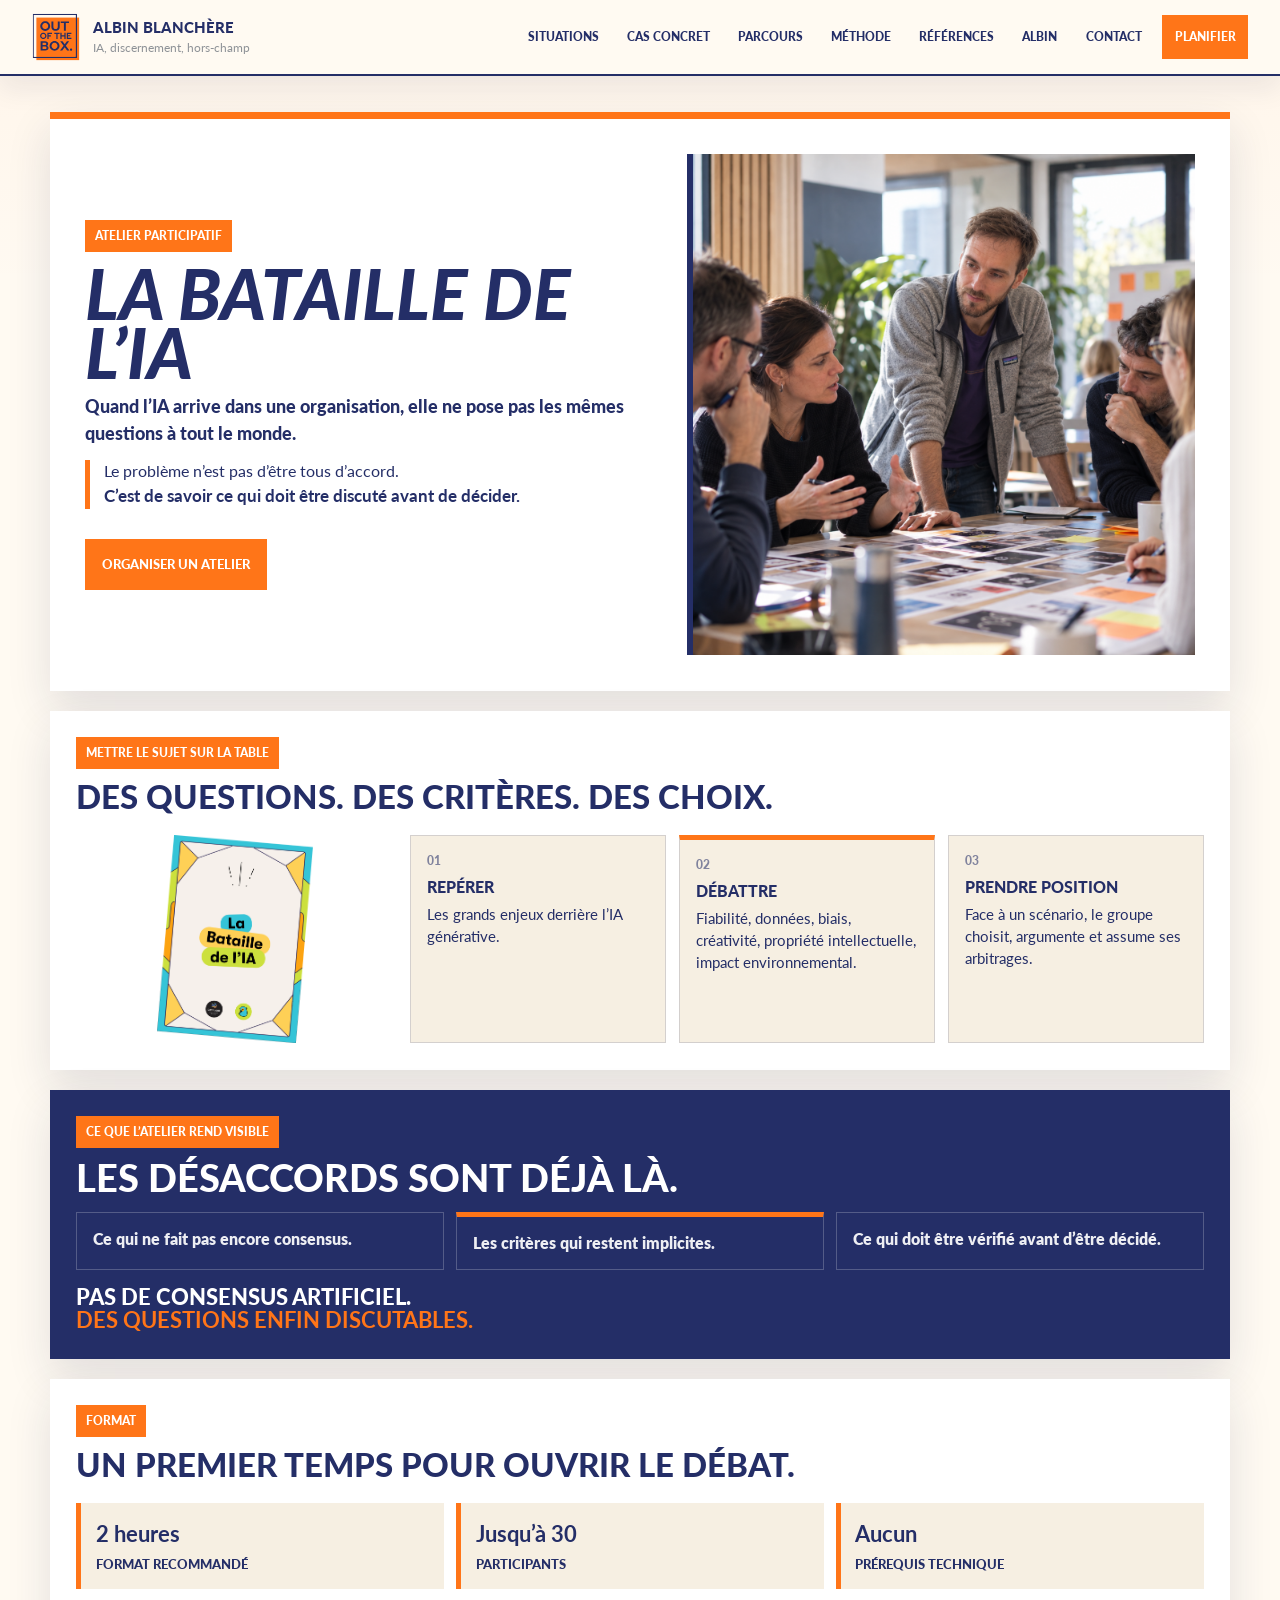
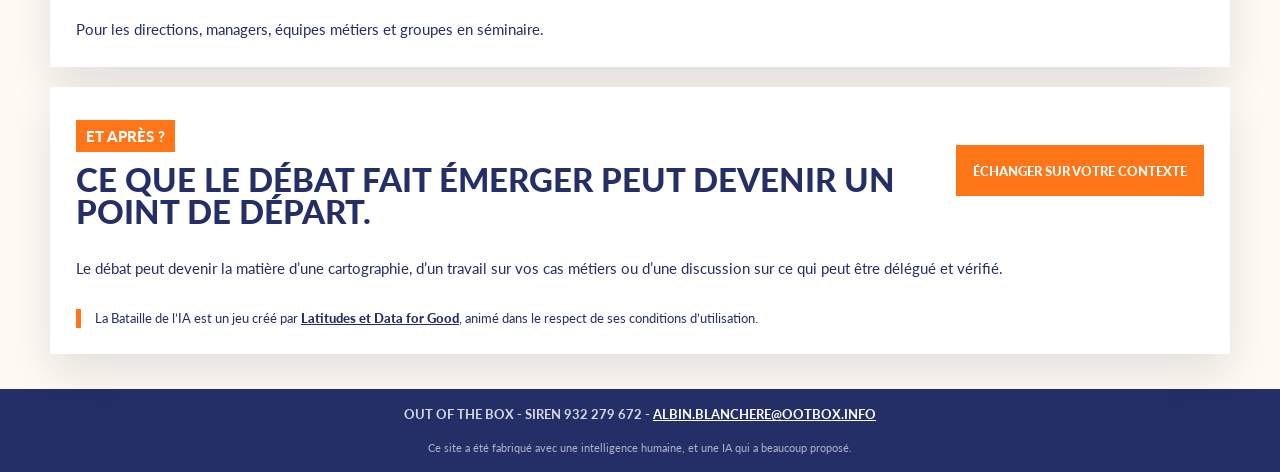
==== commit 168af4cb: "Refine offer messaging and product imagery" ====
--- a/bataille-ia/index.html
+++ b/bataille-ia/index.html
@@ -33,7 +33,7 @@
     <main id="contenu" class="battle-main">
       <section class="battle-hero"><div class="sheet-shell battle-hero-panel reveal">
         <div class="battle-hero-copy"><p class="section-label">ATELIER PARTICIPATIF</p><h1>LA BATAILLE DE L’IA</h1><p class="battle-lead">Quand l’IA arrive dans une organisation, elle ne pose pas les mêmes questions à tout le monde.</p><p class="battle-hook">Le problème n’est pas d’être tous d’accord.<strong>C’est de savoir ce qui doit être discuté avant de décider.</strong></p><div class="hero-actions"><a class="button primary" href="../#contact">Organiser un atelier</a></div></div>
-        <figure class="battle-hero-media"><img src="../assets/bataille-ia-atelier.png" alt="Participants en atelier qui discutent autour de cartes sur les enjeux de l’IA"></figure>
+        <figure class="battle-hero-media"><img src="../assets/bataille-ia-workshop.png" alt="Participants réunis autour de cartes pour discuter des enjeux de l’IA"></figure>
       </div></section>
       <section id="atelier" class="sheet-shell battle-section reveal"><div class="battle-heading"><p class="section-label">METTRE LE SUJET SUR LA TABLE</p><h2>DES QUESTIONS. DES CRITÈRES. DES CHOIX.</h2></div><div class="battle-workshop-layout"><figure class="battle-game-cover"><img src="../assets/bataille-ia-cover.png" alt="Couverture du jeu La Bataille de l’IA"></figure><div class="battle-grid"><article><span>01</span><h3>REPÉRER</h3><p>Les grands enjeux derrière l’IA générative.</p></article><article><span>02</span><h3>DÉBATTRE</h3><p>Fiabilité, données, biais, créativité, propriété intellectuelle, impact environnemental.</p></article><article><span>03</span><h3>PRENDRE POSITION</h3><p>Face à un scénario, le groupe choisit, argumente et assume ses arbitrages.</p></article></div></div></section>
       <section class="battle-dark reveal"><div class="sheet-shell battle-dark-panel"><div class="battle-heading"><p class="section-label section-label-on-blue">CE QUE L’ATELIER REND VISIBLE</p><h2>LES DÉSACCORDS SONT DÉJÀ LÀ.</h2></div><div class="battle-dark-list"><p>Ce qui ne fait pas encore consensus.</p><p>Les critères qui restent implicites.</p><p>Ce qui doit être vérifié avant d’être décidé.</p></div><p class="battle-statement">PAS DE CONSENSUS ARTIFICIEL.<strong>DES QUESTIONS ENFIN DISCUTABLES.</strong></p></div></section>
--- a/styles.v2.css
+++ b/styles.v2.css
@@ -411,6 +411,27 @@
   margin-top: 0.8rem;
   font-size: 0.96rem;
   line-height: 1.58;
+}
+
+.hero-urgency {
+  max-width: 780px;
+  margin-top: 0.75rem;
+  padding-left: 0.8rem;
+  border-left: 4px solid var(--orange);
+  color: var(--blue);
+  font-size: 0.98rem;
+  font-weight: 700;
+  line-height: 1.48;
+}
+
+.format-clarity {
+  max-width: 760px;
+  margin: 0.95rem 0 0;
+  padding-left: 0.8rem;
+  border-left: 4px solid var(--orange);
+  color: rgba(36, 46, 103, 0.82);
+  font-size: 0.96rem;
+  line-height: 1.5;
 }
 
 @media (min-width: 1100px) {
@@ -1476,6 +1497,10 @@
   object-position: center;
 }
 
+.product-card--strategy .product-card__media--art img {
+  object-position: center 56%;
+}
+
 .product-card--conference .product-card__main {
   grid-template-columns: minmax(190px, 0.38fr) minmax(0, 0.62fr);
 }
@@ -1487,7 +1512,7 @@
 
 .product-card--conference .product-card__media img {
   object-fit: cover;
-  object-position: 72% 34%;
+  object-position: 48% 34%;
 }
 
 /* Les visuels restent un repère, pas la hauteur directrice de chaque carte. */
@@ -2815,19 +2840,13 @@
   display: block;
 }
 
-.contact-note,
-.contact-fallback {
+.contact-note {
   color: var(--gray) !important;
   font-size: 0.94rem !important;
 }
 
 .contact-note {
-  max-width: 46ch;
-}
-
-.contact-fallback a {
-  color: var(--blue);
-  font-weight: 700;
+  max-width: none;
 }
 
 .contact-form-card {
@@ -4394,7 +4413,7 @@
   height: 100%;
   min-height: 24rem;
   object-fit: cover;
-  object-position: 78% center;
+  object-position: 48% 34%;
   filter: saturate(0.9) contrast(1.04);
 }
 
@@ -4670,7 +4689,7 @@
 .battle-hook { display: grid; gap: .18rem; max-width: 44rem; padding-left: .85rem; border-left: 5px solid var(--orange); color: var(--blue); line-height: 1.42; }
 .battle-hook strong { font-size: clamp(1.04rem, 1.2vw, 1.2rem); }
 .battle-hero-media { align-self: stretch; min-height: 18rem; margin: 0; border-left: 6px solid var(--blue); background: var(--paper-strong); overflow: hidden; }
-.battle-hero-media img { display: block; width: 100%; height: 100%; object-fit: cover; object-position: 65% center; }
+.battle-hero-media img { display: block; width: 100%; height: 100%; object-fit: cover; object-position: 52% 42%; }
 .battle-section, .battle-final { display: grid; gap: clamp(1rem, 2vw, 1.4rem); margin-top: clamp(.95rem, 2vw, 1.25rem); padding: clamp(1rem, 2.4vw, 1.65rem); background: var(--white); box-shadow: var(--shadow); }
 .battle-heading { max-width: 62rem; }
 .battle-heading h2, .battle-final h2 { color: var(--blue); font-size: clamp(1.6rem, 2.6vw, 2.55rem); line-height: .96; }
@@ -4831,7 +4850,7 @@
 .strategic-hook { display: grid; gap: .18rem; max-width: 46rem; padding-left: .85rem; border-left: 5px solid var(--orange); color: var(--blue); line-height: 1.42; }
 .strategic-hook strong { font-size: clamp(1.03rem, 1.2vw, 1.18rem); }
 .strategic-hero-media { display: grid; grid-template-rows: auto auto; align-self: center; margin: 0; overflow: hidden; border-left: 6px solid var(--blue); background: var(--paper-strong); }
-.strategic-hero-media img { width: 100%; height: clamp(18rem, 29vw, 23rem); object-fit: cover; object-position: center 28%; }
+.strategic-hero-media img { width: 100%; height: clamp(18rem, 29vw, 23rem); object-fit: cover; object-position: center 52%; }
 .strategic-hero-media figcaption { padding: .65rem .8rem; background: var(--paper-strong); color: var(--blue); font-size: .78rem; font-weight: 700; }
 .strategic-signal-section, .strategic-flow-section, .strategic-outcome-section, .strategic-final { display: grid; gap: clamp(1rem, 2vw, 1.45rem); margin-top: clamp(.95rem, 2vw, 1.25rem); padding: clamp(1rem, 2.4vw, 1.65rem); background: var(--white); box-shadow: var(--shadow); }
 .strategic-section-heading { display: grid; gap: .72rem; max-width: 72rem; }
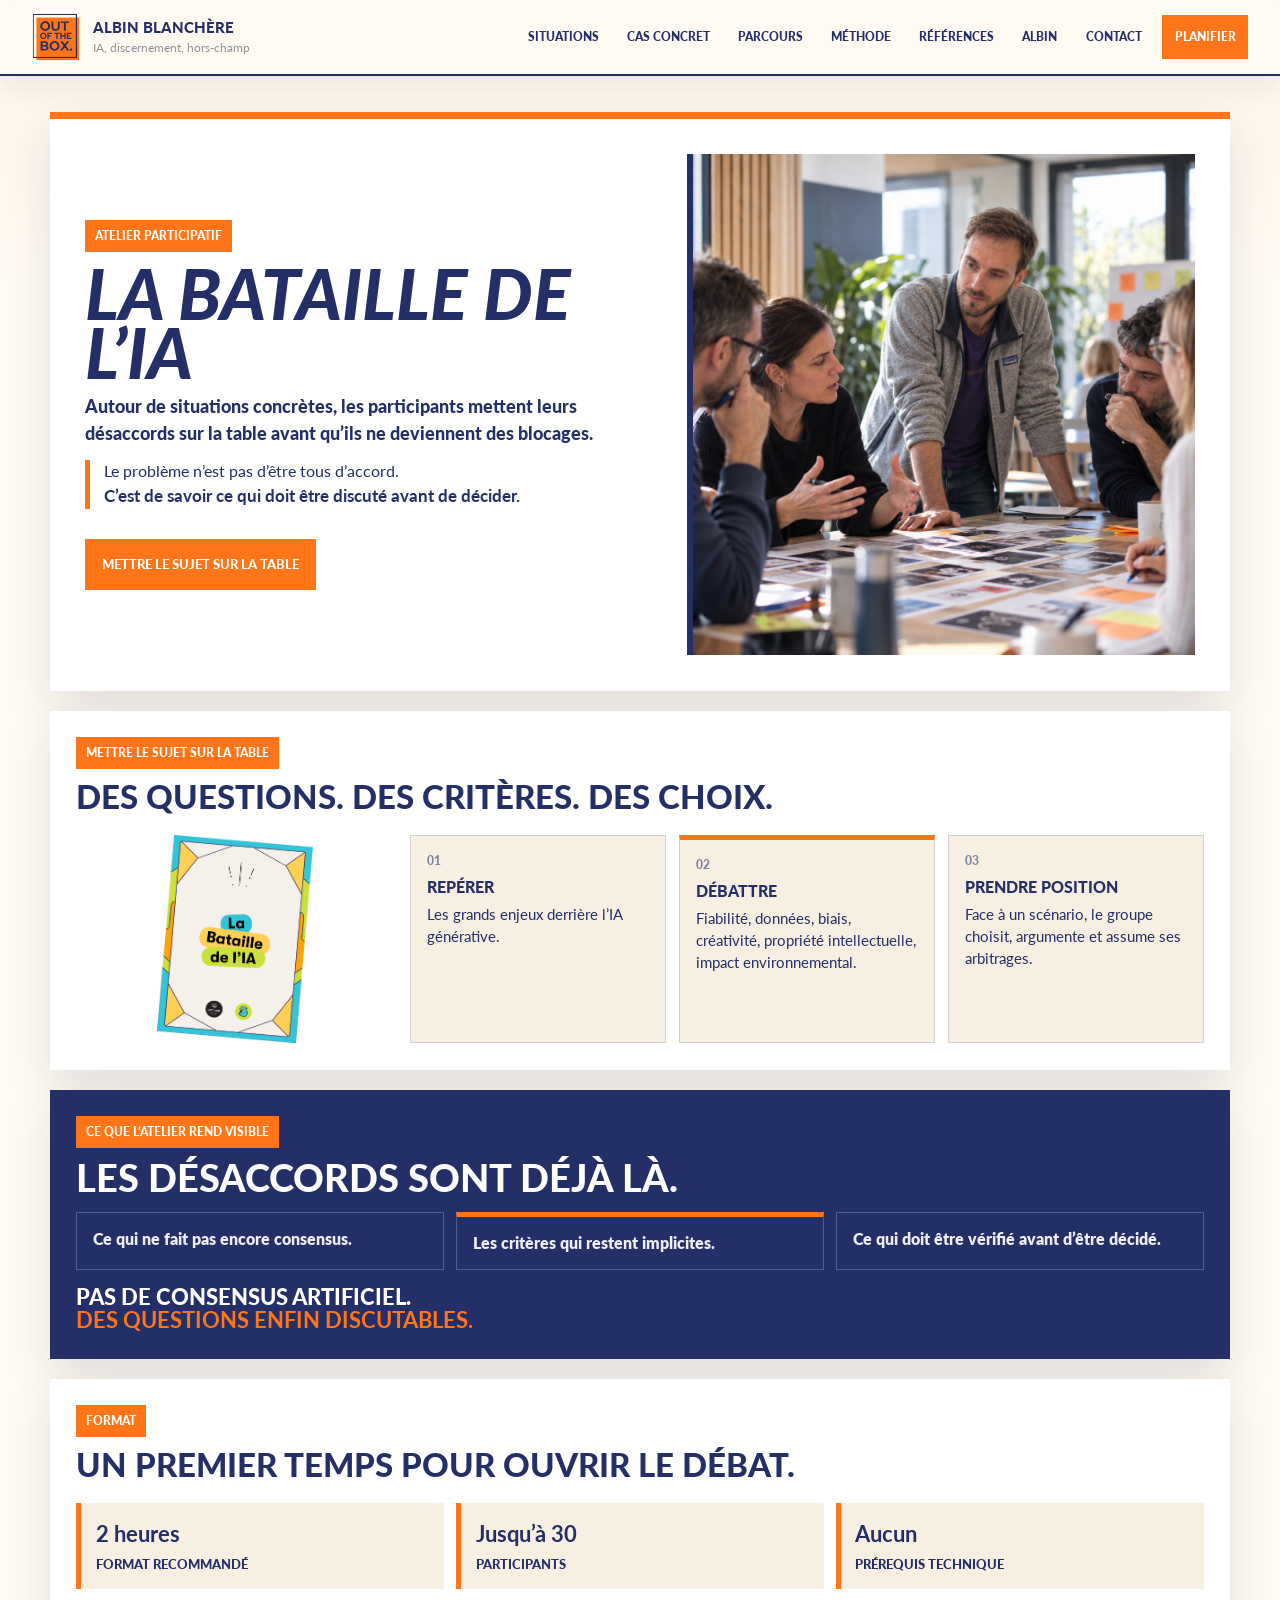
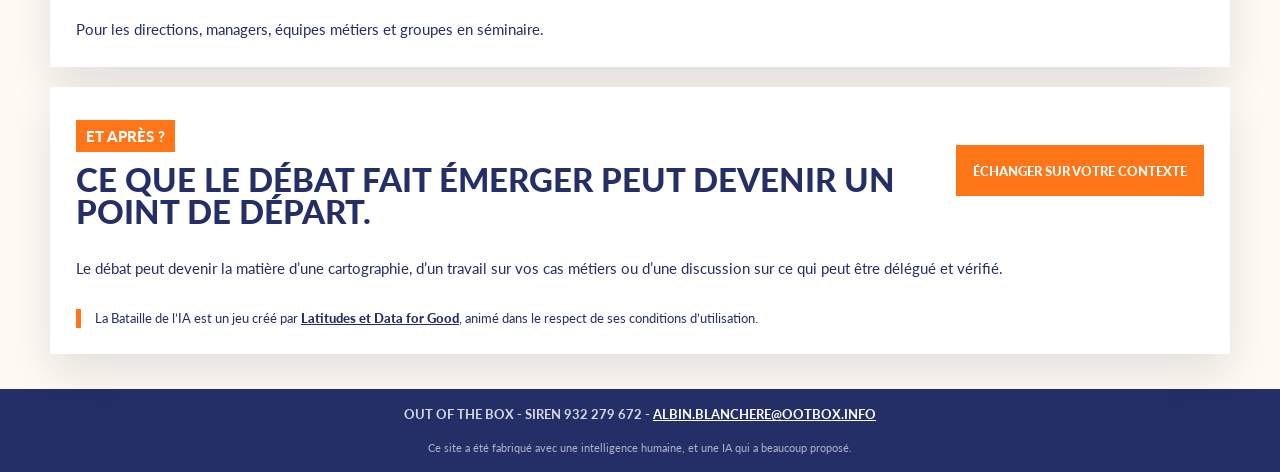
==== commit 7496dfe0: "Refocus site around real situations" ====
--- a/bataille-ia/index.html
+++ b/bataille-ia/index.html
@@ -32,7 +32,7 @@
     </header>
     <main id="contenu" class="battle-main">
       <section class="battle-hero"><div class="sheet-shell battle-hero-panel reveal">
-        <div class="battle-hero-copy"><p class="section-label">ATELIER PARTICIPATIF</p><h1>LA BATAILLE DE L’IA</h1><p class="battle-lead">Quand l’IA arrive dans une organisation, elle ne pose pas les mêmes questions à tout le monde.</p><p class="battle-hook">Le problème n’est pas d’être tous d’accord.<strong>C’est de savoir ce qui doit être discuté avant de décider.</strong></p><div class="hero-actions"><a class="button primary" href="../#contact">Organiser un atelier</a></div></div>
+        <div class="battle-hero-copy"><p class="section-label">ATELIER PARTICIPATIF</p><h1>LA BATAILLE DE L’IA</h1><p class="battle-lead">Autour de situations concrètes, les participants mettent leurs désaccords sur la table avant qu’ils ne deviennent des blocages.</p><p class="battle-hook">Le problème n’est pas d’être tous d’accord.<strong>C’est de savoir ce qui doit être discuté avant de décider.</strong></p><div class="hero-actions"><a class="button primary" href="../#contact">Mettre le sujet sur la table</a></div></div>
         <figure class="battle-hero-media"><img src="../assets/bataille-ia-workshop.png" alt="Participants réunis autour de cartes pour discuter des enjeux de l’IA"></figure>
       </div></section>
       <section id="atelier" class="sheet-shell battle-section reveal"><div class="battle-heading"><p class="section-label">METTRE LE SUJET SUR LA TABLE</p><h2>DES QUESTIONS. DES CRITÈRES. DES CHOIX.</h2></div><div class="battle-workshop-layout"><figure class="battle-game-cover"><img src="../assets/bataille-ia-cover.png" alt="Couverture du jeu La Bataille de l’IA"></figure><div class="battle-grid"><article><span>01</span><h3>REPÉRER</h3><p>Les grands enjeux derrière l’IA générative.</p></article><article><span>02</span><h3>DÉBATTRE</h3><p>Fiabilité, données, biais, créativité, propriété intellectuelle, impact environnemental.</p></article><article><span>03</span><h3>PRENDRE POSITION</h3><p>Face à un scénario, le groupe choisit, argumente et assume ses arbitrages.</p></article></div></div></section>
